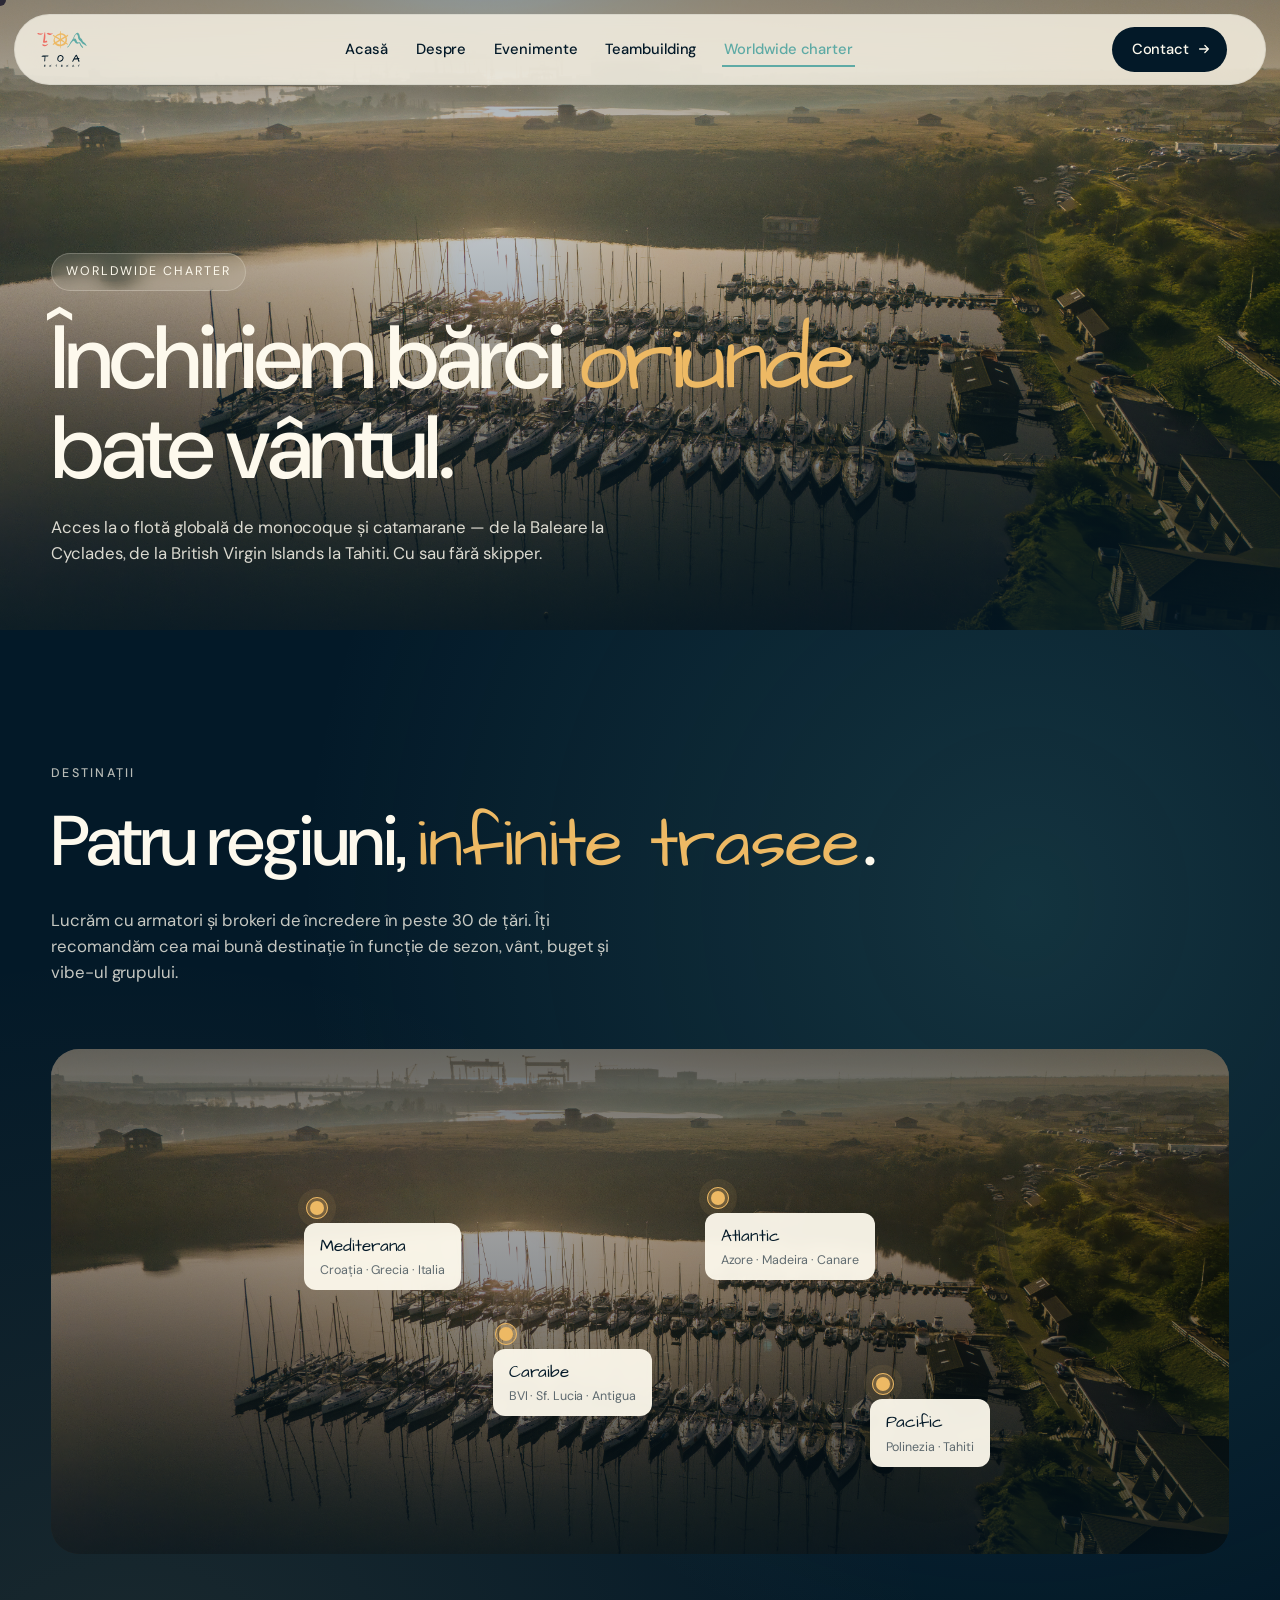
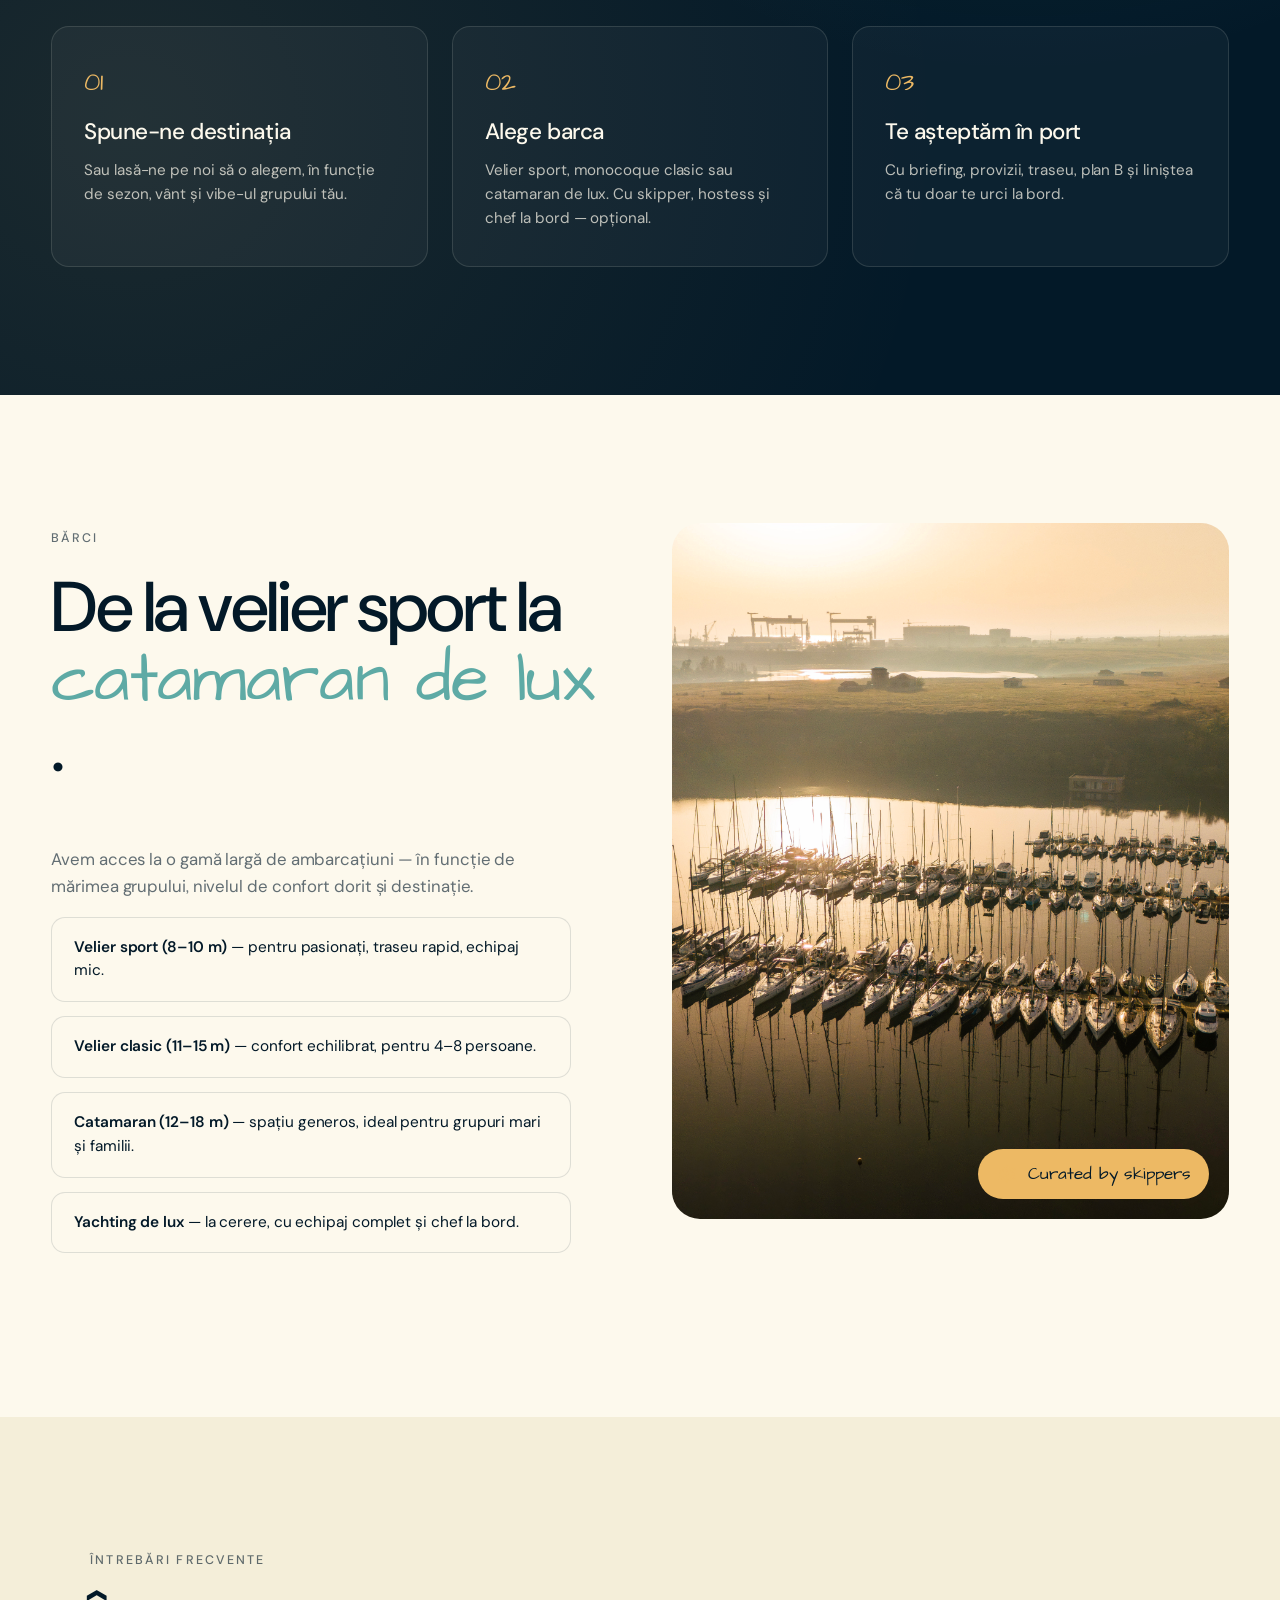
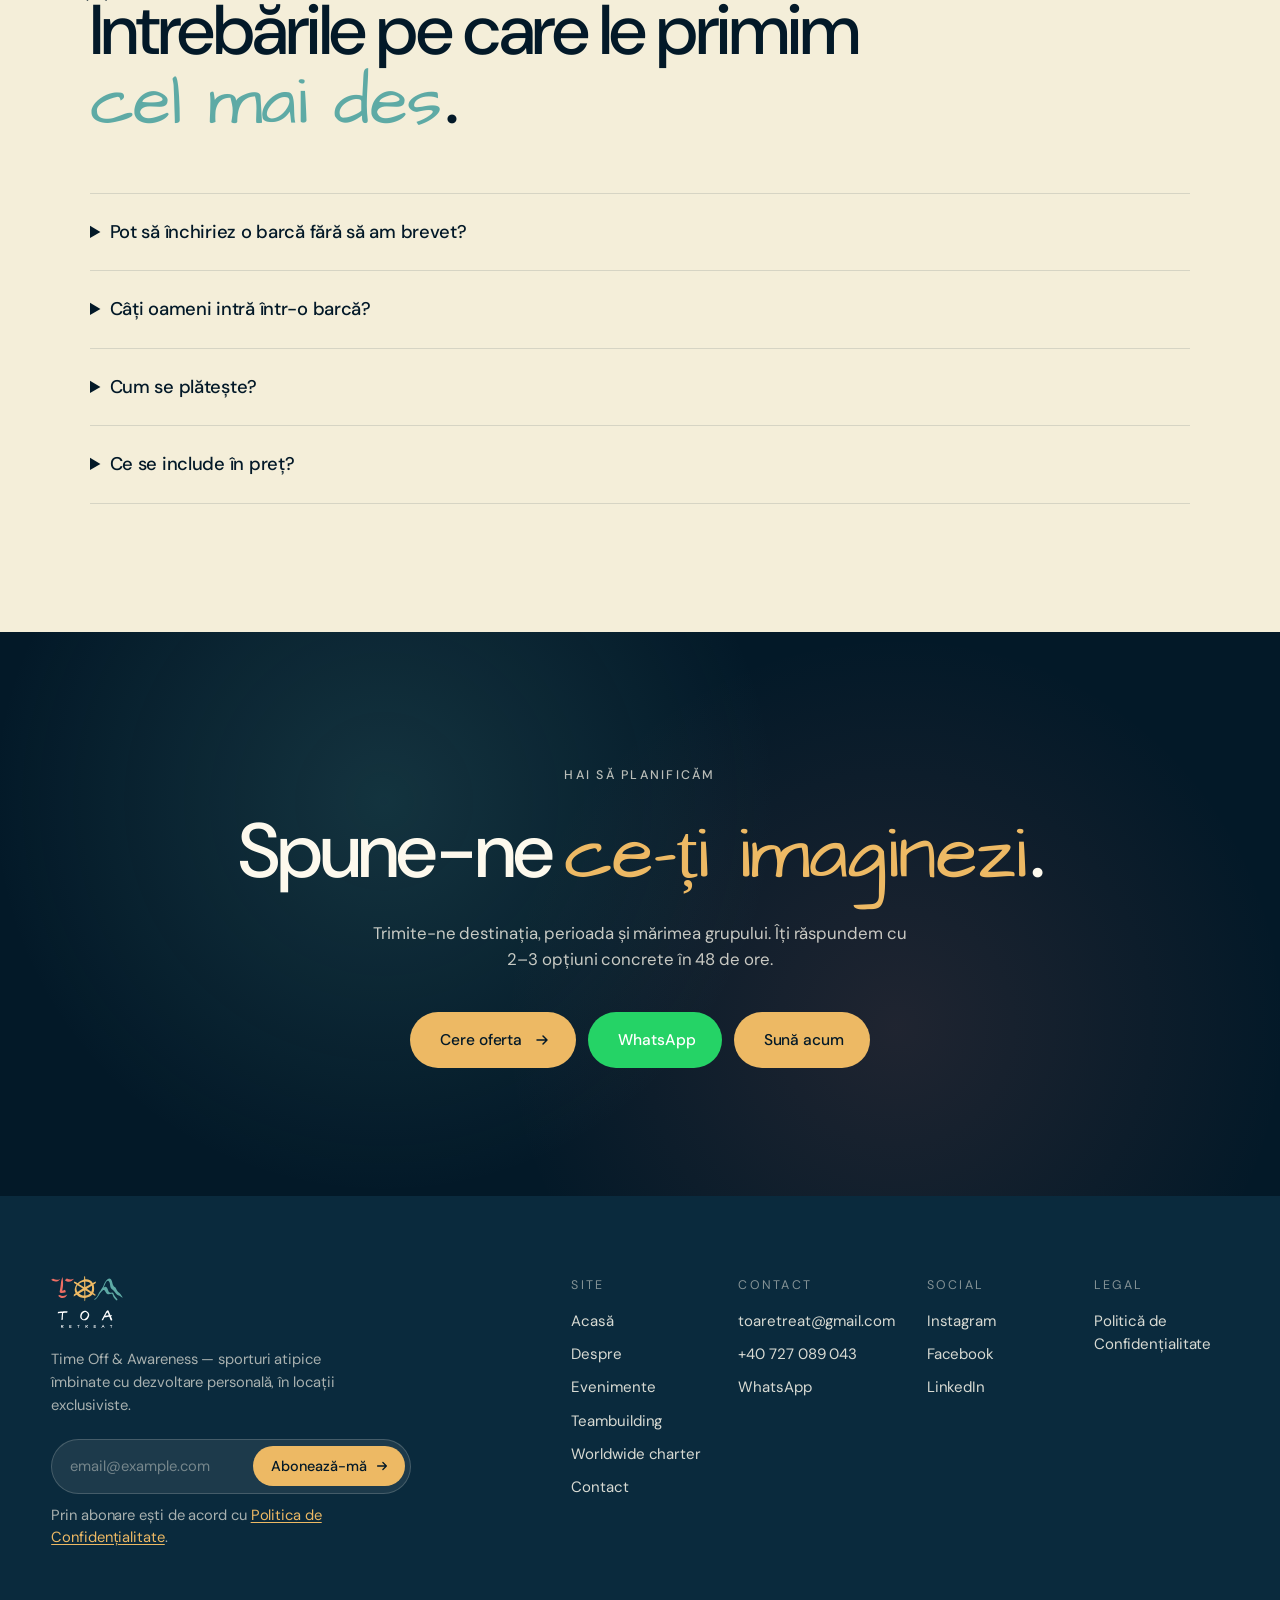
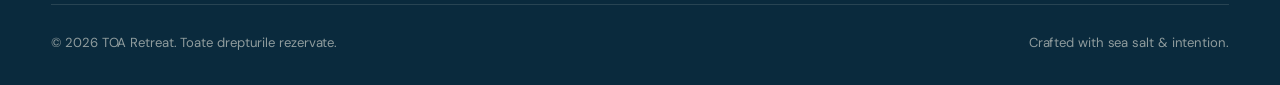
==== charter.html @ 8754b9e2 "change" ====
<!doctype html>
<html lang="ro">
<head>
  <meta charset="utf-8" />
  <meta name="viewport" content="width=device-width, initial-scale=1, viewport-fit=cover" />
  <meta name="theme-color" content="#031928" />
  <title>Worldwide charter — TOA Retreat</title>
  <meta name="description" content="Închiriem velieri și catamarane oriunde bate vântul: Mediterana, Caraibe, Pacific, Atlantic. Cu sau fără skipper, pentru grupuri private." />
  <link rel="icon" href="assets/logo/TOA_Logomark_Color_Pozitiv.svg" type="image/svg+xml" />
  <link rel="stylesheet" href="styles.css" />
</head>
<body data-page="charter">

  <div class="cursor" aria-hidden="true"></div>

  <div id="nav-mount"></div>

  <!-- Page hero -->
  <section class="page-hero">
    <div class="page-hero__media">
      <img src="images/aerial.jpg" alt="Vedere aeriană cu velieri" style="object-position: center 50%;" />
      <div class="page-hero__overlay"></div>
    </div>
    <div class="page-hero__inner">
      <span class="page-hero__badge">Worldwide charter</span>
      <h1 class="page-hero__title">Închiriem bărci <em>oriunde</em> bate vântul.</h1>
      <p class="page-hero__lede">
        Acces la o flotă globală de monocoque și catamarane — de la Baleare la Cyclades, de la British Virgin Islands la Tahiti. Cu sau fără skipper.
      </p>
    </div>
  </section>

  <!-- Map -->
  <section class="charter">
    <div class="charter__head">
      <span class="eyebrow eyebrow--light">Destinații</span>
      <h2 class="display">Patru regiuni, <em>infinite trasee</em>.</h2>
      <p>
        Lucrăm cu armatori și brokeri de încredere în peste 30 de țări. Îți recomandăm cea mai bună destinație în funcție de sezon, vânt, buget și vibe-ul grupului.
      </p>
    </div>

    <div class="charter__map">
      <div class="charter__pin charter__pin--1">
        <span class="charter__pin-dot"></span>
        <div class="charter__pin-card">
          <strong>Mediterana</strong>
          <span>Croația · Grecia · Italia</span>
        </div>
      </div>
      <div class="charter__pin charter__pin--2">
        <span class="charter__pin-dot"></span>
        <div class="charter__pin-card">
          <strong>Caraibe</strong>
          <span>BVI · Sf. Lucia · Antigua</span>
        </div>
      </div>
      <div class="charter__pin charter__pin--3">
        <span class="charter__pin-dot"></span>
        <div class="charter__pin-card">
          <strong>Pacific</strong>
          <span>Polinezia · Tahiti</span>
        </div>
      </div>
      <div class="charter__pin charter__pin--4">
        <span class="charter__pin-dot"></span>
        <div class="charter__pin-card">
          <strong>Atlantic</strong>
          <span>Azore · Madeira · Canare</span>
        </div>
      </div>
      <img src="images/aerial.jpg" alt="Vedere aeriană cu bărci pe mare" />
    </div>

    <div class="charter__grid">
      <div class="charter__item">
        <span>01</span>
        <h3>Spune-ne destinația</h3>
        <p>Sau lasă-ne pe noi să o alegem, în funcție de sezon, vânt și vibe-ul grupului tău.</p>
      </div>
      <div class="charter__item">
        <span>02</span>
        <h3>Alege barca</h3>
        <p>Velier sport, monocoque clasic sau catamaran de lux. Cu skipper, hostess și chef la bord — opțional.</p>
      </div>
      <div class="charter__item">
        <span>03</span>
        <h3>Te așteptăm în port</h3>
        <p>Cu briefing, provizii, traseu, plan B și liniștea că tu doar te urci la bord.</p>
      </div>
    </div>
  </section>

  <!-- Boat types -->
  <section class="about">
    <div class="about__grid">
      <div class="about__head">
        <span class="eyebrow">Bărci</span>
        <h2 class="display">De la velier sport la <em>catamaran de lux</em>.</h2>
      </div>
      <div class="about__copy">
        <p>
          Avem acces la o gamă largă de ambarcațiuni — în funcție de mărimea grupului, nivelul de confort dorit și destinație.
        </p>
        <ul class="bullets">
          <li><strong>Velier sport (8–10 m)</strong> — pentru pasionați, traseu rapid, echipaj mic.</li>
          <li><strong>Velier clasic (11–15 m)</strong> — confort echilibrat, pentru 4–8 persoane.</li>
          <li><strong>Catamaran (12–18 m)</strong> — spațiu generos, ideal pentru grupuri mari și familii.</li>
          <li><strong>Yachting de lux</strong> — la cerere, cu echipaj complet și chef la bord.</li>
        </ul>
      </div>
      <div class="about__visual">
        <img src="images/aerial.jpg" alt="Vedere aeriană cu velieri în port" />
        <div class="about__sticker">
          <img src="assets/icons/TOA_IconTimona_Galben.svg" alt="" />
          <span>Curated by skippers</span>
        </div>
      </div>
    </div>
  </section>

  <!-- FAQ -->
  <section style="background: var(--bej-2);">
    <div style="max-width: 1100px; margin: 0 auto;">
      <span class="eyebrow">Întrebări frecvente</span>
      <h2 class="display" style="margin: 24px 0 56px;">
        Întrebările pe care le primim <em>cel mai des</em>.
      </h2>

      <details style="border-top: 1px solid var(--line); padding: 24px 0;">
        <summary style="font-size: 1.15rem; font-weight: 500; cursor: pointer; letter-spacing: -0.015em;">Pot să închiriez o barcă fără să am brevet?</summary>
        <p style="margin-top: 14px; color: var(--ink-soft);">Da. Adăugăm un skipper certificat la bord, iar tu te bucuri pur și simplu de călătorie. În anumite destinații, brevetul ICC sau RYA poate fi necesar pentru charter „bareboat".</p>
      </details>

      <details style="border-top: 1px solid var(--line); padding: 24px 0;">
        <summary style="font-size: 1.15rem; font-weight: 500; cursor: pointer; letter-spacing: -0.015em;">Câți oameni intră într-o barcă?</summary>
        <p style="margin-top: 14px; color: var(--ink-soft);">În medie 4–10 persoane, în funcție de mărimea ambarcațiunii. Pentru grupuri mai mari, organizăm flotile cu mai multe bărci care navighează împreună.</p>
      </details>

      <details style="border-top: 1px solid var(--line); padding: 24px 0;">
        <summary style="font-size: 1.15rem; font-weight: 500; cursor: pointer; letter-spacing: -0.015em;">Cum se plătește?</summary>
        <p style="margin-top: 14px; color: var(--ink-soft);">De obicei, 50% la rezervare și 50% cu 30 de zile înainte de data de plecare. Pentru grupuri corporate avem termeni flexibili, agreați la contract.</p>
      </details>

      <details style="border-top: 1px solid var(--line); border-bottom: 1px solid var(--line); padding: 24px 0;">
        <summary style="font-size: 1.15rem; font-weight: 500; cursor: pointer; letter-spacing: -0.015em;">Ce se include în preț?</summary>
        <p style="margin-top: 14px; color: var(--ink-soft);">Variază pe destinație. În general: barca, asigurarea, dotările de bord. Skipperul, combustibilul, taxele de port și mâncarea sunt de obicei separate. Îți facem o ofertă transparentă, fără surprize.</p>
      </details>
    </div>
  </section>

  <!-- CTA -->
  <section class="cta-strip">
    <div class="cta-strip__inner">
      <span class="eyebrow eyebrow--light">Hai să planificăm</span>
      <h2 class="display">Spune-ne <em>ce-ți imaginezi</em>.</h2>
      <p>
        Trimite-ne destinația, perioada și mărimea grupului. Îți răspundem cu 2–3 opțiuni concrete în 48 de ore.
      </p>
      <div class="cta-strip__buttons">
        <a class="btn btn--primary" href="contact.html?subject=charter" style="background: var(--galben); color: var(--ink);">
          <span>Cere oferta</span>
          <svg viewBox="0 0 16 16"><path d="M3 8h10M9 4l4 4-4 4" stroke="currentColor" stroke-width="1.5" fill="none" stroke-linecap="round" stroke-linejoin="round"/></svg>
        </a>
        <a class="btn btn--whatsapp" href="https://wa.me/40727089043" target="_blank" rel="noopener">WhatsApp</a>
        <a class="btn btn--call" href="tel:+40727089043">Sună acum</a>
      </div>
    </div>
  </section>

  <div id="footer-mount"></div>

  <script src="script.js?v=2026-05-07" defer></script>
</body>
</html>
---- styles.css ----
/* ---------- Fonts ---------- */
@font-face {
  font-family: "DM Sans";
  src: url("assets/fonts/DMSans.ttf") format("truetype-variations");
  font-weight: 100 1000;
  font-style: normal;
  font-display: swap;
}
@font-face {
  font-family: "Architects Daughter";
  src: url("assets/fonts/ArchitectsDaughter.ttf") format("truetype");
  font-weight: 400;
  font-style: normal;
  font-display: swap;
}

/* ---------- Tokens ---------- */
:root {
  --turcoaz: #5eaaa5;
  --galben:  #edb964;
  --rosu:    #ed776e;
  --bleumarin: #031928;
  --bleumarin-2: #0a2a3d;
  --bej:     #fdf9ed;
  --bej-2:   #f4eed9;
  --ink:     #031928;
  --ink-soft: rgba(3, 25, 40, 0.62);
  --line:    rgba(3, 25, 40, 0.12);
  --line-light: rgba(253, 249, 237, 0.16);
  --whatsapp: #25D366;

  --display: "Architects Daughter", "Caveat", cursive;
  --sans:    "DM Sans", "Inter", system-ui, -apple-system, sans-serif;

  --radius:  18px;
  --radius-lg: 28px;
  --shadow-soft: 0 30px 60px -30px rgba(3, 25, 40, 0.25);
  --shadow-deep: 0 40px 80px -20px rgba(3, 25, 40, 0.45);

  --pad: clamp(20px, 4vw, 56px);
  --pad-y: clamp(80px, 10vw, 160px);

  --t-fast: 0.25s cubic-bezier(.2,.8,.2,1);
  --t-med: 0.5s cubic-bezier(.2,.8,.2,1);
  --t-slow: 0.9s cubic-bezier(.2,.8,.2,1);
}

/* ---------- Base ---------- */
* { box-sizing: border-box; margin: 0; padding: 0; }
html { scroll-behavior: smooth; -webkit-text-size-adjust: 100%; }
body {
  font-family: var(--sans);
  background: var(--bej);
  color: var(--ink);
  font-size: 17px;
  line-height: 1.55;
  font-feature-settings: "ss01", "cv11";
  letter-spacing: -0.005em;
  overflow-x: hidden;
  -webkit-font-smoothing: antialiased;
}
img { max-width: 100%; display: block; }
a { color: inherit; text-decoration: none; }
button { background: none; border: 0; font: inherit; cursor: pointer; color: inherit; }
ul { list-style: none; }
::selection { background: var(--turcoaz); color: var(--bej); }

/* ---------- Typography helpers ---------- */
.display {
  font-family: var(--sans);
  font-weight: 500;
  font-size: clamp(2.4rem, 5.5vw, 5.6rem);
  line-height: 0.98;
  letter-spacing: -0.035em;
  color: var(--ink);
}
.display em {
  font-family: var(--display);
  font-style: normal;
  font-weight: 400;
  letter-spacing: -0.01em;
  color: var(--turcoaz);
  display: inline-block;
  padding-right: 0.05em;
}
.eyebrow {
  font-family: var(--sans);
  font-size: 0.78rem;
  font-weight: 500;
  letter-spacing: 0.18em;
  text-transform: uppercase;
  color: var(--ink-soft);
  display: inline-flex;
  align-items: center;
  gap: 8px;
}
.eyebrow--light { color: rgba(253, 249, 237, 0.72); }
.hand {
  font-family: var(--display);
  font-weight: 400;
  letter-spacing: 0.005em;
}

/* ---------- Buttons ---------- */
.btn {
  display: inline-flex;
  align-items: center;
  gap: 12px;
  padding: 16px 26px 16px 30px;
  border-radius: 999px;
  font-weight: 500;
  font-size: 0.97rem;
  letter-spacing: -0.005em;
  transition: transform var(--t-fast), background var(--t-fast), color var(--t-fast), box-shadow var(--t-fast);
  position: relative;
  overflow: hidden;
  white-space: nowrap;
}
.btn svg { width: 16px; height: 16px; flex-shrink: 0; }
.btn:hover { transform: translateY(-2px); }

.btn--primary {
  background: var(--ink);
  color: var(--bej);
  box-shadow: var(--shadow-soft);
}
.btn--primary:hover { background: var(--turcoaz); color: var(--bej); }

.btn--ghost {
  background: transparent;
  color: var(--bej);
  border: 1px solid rgba(253, 249, 237, 0.35);
  backdrop-filter: blur(8px);
}
.btn--ghost:hover {
  background: var(--bej);
  color: var(--ink);
  border-color: var(--bej);
}

.btn--dark {
  background: var(--ink);
  color: var(--bej);
}
.btn--dark:hover { background: var(--rosu); }

.btn--outline {
  background: transparent;
  color: var(--ink);
  border: 1px solid var(--ink);
}
.btn--outline:hover { background: var(--ink); color: var(--bej); }

.btn--whatsapp {
  background: var(--whatsapp);
  color: white;
}
.btn--whatsapp:hover { background: #1ebd5b; color: white; }

.btn--call {
  background: var(--galben);
  color: var(--ink);
}
.btn--call:hover { background: var(--rosu); color: var(--bej); }

.btn--lg { padding: 18px 32px 18px 36px; font-size: 1.02rem; }

/* ---------- Navigation ---------- */
.nav {
  position: fixed;
  top: 14px; left: 50%;
  transform: translateX(-50%);
  width: calc(100% - 28px);
  max-width: 1320px;
  z-index: 100;
  display: grid;
  grid-template-columns: auto 1fr auto auto;
  gap: 24px;
  align-items: center;
  padding: 12px 14px 12px 22px;
  border-radius: 999px;
  background: rgba(253, 249, 237, 0.78);
  backdrop-filter: blur(20px) saturate(140%);
  -webkit-backdrop-filter: blur(20px) saturate(140%);
  border: 1px solid rgba(3, 25, 40, 0.06);
  transition: background var(--t-fast), border-color var(--t-fast);
}
.nav.is-scrolled {
  background: rgba(253, 249, 237, 0.92);
  border-color: rgba(3, 25, 40, 0.1);
}
.nav__logo img { height: 36px; width: auto; }
.nav__menu {
  display: flex;
  gap: 24px;
  justify-self: center;
  font-size: 0.92rem;
  font-weight: 500;
}
.nav__menu a {
  position: relative;
  padding: 4px 2px;
  transition: color var(--t-fast);
  white-space: nowrap;
}
.nav__menu a::after {
  content: "";
  position: absolute;
  left: 0; bottom: -2px;
  width: 0; height: 1.5px;
  background: var(--turcoaz);
  transition: width var(--t-fast);
}
.nav__menu a:hover,
.nav__menu a.is-active { color: var(--turcoaz); }
.nav__menu a:hover::after,
.nav__menu a.is-active::after { width: 100%; }

.nav__cta {
  display: inline-flex;
  align-items: center;
  gap: 8px;
  padding: 11px 16px 11px 20px;
  border-radius: 999px;
  background: var(--ink);
  color: var(--bej);
  font-size: 0.92rem;
  font-weight: 500;
  transition: background var(--t-fast), transform var(--t-fast);
}
.nav__cta svg { width: 14px; height: 14px; }
.nav__cta:hover { background: var(--turcoaz); transform: translateY(-1px); }

.nav__burger {
  display: none;
  width: 44px; height: 44px;
  border-radius: 999px;
  background: var(--ink);
  position: relative;
}
.nav__burger span {
  position: absolute;
  left: 12px;
  width: 20px; height: 1.5px;
  background: var(--bej);
  transition: transform var(--t-fast), top var(--t-fast);
}
.nav__burger span:nth-child(1) { top: 18px; }
.nav__burger span:nth-child(2) { top: 24px; }
.nav__burger[aria-expanded="true"] span:nth-child(1) { top: 21px; transform: rotate(45deg); }
.nav__burger[aria-expanded="true"] span:nth-child(2) { top: 21px; transform: rotate(-45deg); }

.mobile-menu {
  position: fixed;
  inset: 0;
  background: var(--ink);
  color: var(--bej);
  z-index: 90;
  display: flex;
  flex-direction: column;
  align-items: center;
  justify-content: center;
  gap: 28px;
  font-size: 1.6rem;
  font-weight: 500;
  opacity: 0;
  pointer-events: none;
  transition: opacity var(--t-med);
  padding: 0 32px;
}
.mobile-menu.is-open { opacity: 1; pointer-events: auto; }
.mobile-menu a { transition: color var(--t-fast); }
.mobile-menu a:hover,
.mobile-menu a.is-active { color: var(--turcoaz); }
.mobile-menu__cta {
  margin-top: 12px;
  padding: 14px 32px;
  border-radius: 999px;
  background: var(--turcoaz);
  font-size: 1rem;
}

/* ---------- Hero (landing — video) ---------- */
.hero {
  position: relative;
  min-height: 100vh;
  min-height: 100svh;
  display: flex;
  flex-direction: column;
  justify-content: flex-end;
  padding: 120px var(--pad) 0;
  color: var(--bej);
  overflow: hidden;
}
.hero__media {
  position: absolute; inset: 0;
  z-index: -1;
  background: var(--bej);
}
.hero__media video,
.hero__media img {
  width: 100%; height: 100%;
  object-fit: cover;
  object-position: center;
}
.hero__media video {
  transform: scale(1.02);
}
.hero__overlay {
  position: absolute; inset: 0;
  background:
    linear-gradient(180deg, rgba(3, 25, 40, 0.45) 0%, rgba(3, 25, 40, 0.15) 30%, rgba(3, 25, 40, 0.85) 95%),
    radial-gradient(ellipse at 30% 20%, rgba(94, 170, 165, 0.18) 0%, transparent 50%);
}

.hero__content {
  position: relative;
  z-index: 2;
  max-width: 1320px;
  width: 100%;
  margin: 0 auto;
  padding-bottom: 90px;
}

.hero__badge {
  display: inline-flex;
  align-items: center;
  gap: 10px;
  padding: 8px 14px 8px 12px;
  border-radius: 999px;
  background: rgba(253, 249, 237, 0.1);
  border: 1px solid rgba(253, 249, 237, 0.2);
  backdrop-filter: blur(10px);
  font-size: 0.82rem;
  font-weight: 500;
  letter-spacing: 0.02em;
  margin-bottom: 32px;
  animation: fadeUp 0.9s var(--t-slow) both;
  animation-delay: 0.3s;
}
.hero__badge .dot {
  width: 8px; height: 8px;
  border-radius: 999px;
  background: var(--galben);
  box-shadow: 0 0 0 4px rgba(237, 185, 100, 0.2);
  animation: pulse 2s infinite;
}
@keyframes pulse {
  0%, 100% { box-shadow: 0 0 0 4px rgba(237, 185, 100, 0.2); }
  50% { box-shadow: 0 0 0 7px rgba(237, 185, 100, 0); }
}

.hero__title {
  font-family: var(--sans);
  font-weight: 500;
  font-size: clamp(3rem, 9vw, 9rem);
  line-height: 0.92;
  letter-spacing: -0.045em;
  margin-bottom: 36px;
  display: flex;
  flex-direction: column;
  gap: 0;
}
.hero__title .line {
  display: block;
  overflow: hidden;
}
.hero__title .line:nth-child(1) { animation: lineUp 1s var(--t-slow) both; animation-delay: 0.45s; }
.hero__title .line:nth-child(2) { animation: lineUp 1s var(--t-slow) both; animation-delay: 0.6s; padding-left: 1.2em; }
.hero__title .line:nth-child(3) { animation: lineUp 1s var(--t-slow) both; animation-delay: 0.75s; }
.hero__title .line:nth-child(4) { animation: lineUp 1s var(--t-slow) both; animation-delay: 0.9s; padding-left: 0.8em; }

.hero__title em {
  font-family: var(--display);
  font-style: normal;
  font-weight: 400;
  color: var(--galben);
  display: inline-block;
}
.hero__title .accent {
  color: var(--turcoaz);
  font-family: var(--display);
  font-weight: 400;
  letter-spacing: -0.02em;
}

@keyframes lineUp {
  from { transform: translateY(110%); opacity: 0; }
  to   { transform: translateY(0); opacity: 1; }
}

.hero__lede {
  max-width: 540px;
  font-size: clamp(1rem, 1.3vw, 1.18rem);
  line-height: 1.6;
  color: rgba(253, 249, 237, 0.88);
  margin-bottom: 36px;
  animation: fadeUp 1s var(--t-slow) both;
  animation-delay: 1s;
}
.hero__lede .hand {
  color: var(--galben);
  font-size: 1.15em;
}

.hero__cta {
  display: flex;
  flex-wrap: wrap;
  gap: 12px;
  margin-bottom: 72px;
  animation: fadeUp 1s var(--t-slow) both;
  animation-delay: 1.15s;
}
.hero__cta .btn--primary {
  background: var(--bej);
  color: var(--ink);
}
.hero__cta .btn--primary:hover {
  background: var(--galben);
  color: var(--ink);
}

.hero__meta {
  display: flex;
  gap: clamp(28px, 5vw, 64px);
  padding-top: 28px;
  border-top: 1px solid rgba(253, 249, 237, 0.18);
  animation: fadeUp 1s var(--t-slow) both;
  animation-delay: 1.3s;
}
.hero__meta div {
  display: flex;
  flex-direction: column;
  gap: 4px;
}
.hero__meta strong {
  font-family: var(--display);
  font-weight: 400;
  font-size: clamp(2rem, 3.5vw, 3rem);
  color: var(--turcoaz);
  line-height: 1;
}
.hero__meta span {
  font-size: 0.85rem;
  color: rgba(253, 249, 237, 0.7);
  letter-spacing: 0.02em;
}

.hero__scroll {
  position: absolute;
  right: var(--pad);
  bottom: 90px;
  display: flex;
  flex-direction: column;
  align-items: center;
  gap: 12px;
  font-size: 0.72rem;
  letter-spacing: 0.3em;
  text-transform: uppercase;
  color: rgba(253, 249, 237, 0.55);
  z-index: 2;
}
.hero__scroll-line {
  width: 1px;
  height: 60px;
  background: linear-gradient(180deg, transparent, rgba(253, 249, 237, 0.55), transparent);
  background-size: 100% 200%;
  animation: scrollLine 2.4s ease-in-out infinite;
}
@keyframes scrollLine {
  0% { background-position: 0 -100%; }
  100% { background-position: 0 200%; }
}

@keyframes fadeUp {
  from { transform: translateY(20px); opacity: 0; }
  to   { transform: translateY(0); opacity: 1; }
}

/* Marquee */
.marquee {
  position: relative;
  z-index: 2;
  margin: 0 calc(-1 * var(--pad));
  padding: 18px 0;
  border-top: 1px solid rgba(253, 249, 237, 0.18);
  border-bottom: 1px solid rgba(253, 249, 237, 0.18);
  overflow: hidden;
  background: rgba(3, 25, 40, 0.4);
  backdrop-filter: blur(6px);
}
.marquee__track {
  display: inline-flex;
  align-items: center;
  gap: 32px;
  white-space: nowrap;
  font-family: var(--display);
  font-size: 1.6rem;
  color: var(--bej);
  animation: marquee 28s linear infinite;
  padding-right: 32px;
}
.marquee__track .bullet { color: var(--galben); font-family: var(--sans); font-size: 0.6em; }
@keyframes marquee {
  to { transform: translateX(-50%); }
}

/* ---------- Page Hero (inner pages) ---------- */
.page-hero {
  position: relative;
  min-height: 70vh;
  min-height: 70svh;
  display: flex;
  align-items: flex-end;
  padding: 160px var(--pad) 64px;
  color: var(--bej);
  overflow: hidden;
}
.page-hero__media { position: absolute; inset: 0; z-index: -1; }
.page-hero__media img,
.page-hero__media video {
  width: 100%; height: 100%;
  object-fit: cover;
  object-position: center 35%;
}
.page-hero__overlay {
  position: absolute; inset: 0;
  background:
    linear-gradient(180deg, rgba(3, 25, 40, 0.45) 0%, rgba(3, 25, 40, 0.2) 30%, rgba(3, 25, 40, 0.78) 100%);
}
.page-hero__inner {
  position: relative;
  z-index: 2;
  max-width: 1320px;
  width: 100%;
  margin: 0 auto;
}
.page-hero__badge {
  display: inline-flex;
  align-items: center;
  gap: 8px;
  padding: 8px 14px;
  border-radius: 999px;
  background: rgba(253, 249, 237, 0.12);
  border: 1px solid rgba(253, 249, 237, 0.22);
  backdrop-filter: blur(10px);
  font-size: 0.78rem;
  letter-spacing: 0.16em;
  text-transform: uppercase;
  margin-bottom: 24px;
}
.page-hero__title {
  font-family: var(--sans);
  font-weight: 500;
  font-size: clamp(2.6rem, 7vw, 6.5rem);
  line-height: 0.95;
  letter-spacing: -0.04em;
  max-width: 14ch;
  margin-bottom: 24px;
}
.page-hero__title em {
  font-family: var(--display);
  font-style: normal;
  font-weight: 400;
  color: var(--galben);
}
.page-hero__title em.t { color: var(--turcoaz); }
.page-hero__lede {
  max-width: 580px;
  color: rgba(253, 249, 237, 0.85);
  font-size: 1.05rem;
}
.cta-strip__tagline {
  margin: clamp(40px, 6vw, 72px) auto 0;
  font-family: var(--display);
  font-weight: 400;
  font-size: clamp(2.6rem, 6vw, 5rem);
  line-height: 1;
  color: var(--bej);
  letter-spacing: -0.005em;
}
.cta-strip__tagline em {
  font-style: normal;
  color: var(--rosu);
}

/* ---------- Sections shared ---------- */
section { padding: var(--pad-y) var(--pad); position: relative; }
.section__inner { max-width: 1320px; margin: 0 auto; }

/* ---------- Landing: Pillar cards ---------- */
.pillars { background: var(--bej); }
.pillars__head {
  max-width: 1320px;
  margin: 0 auto 56px;
}
.pillars__head .eyebrow { margin-bottom: 24px; display: inline-flex; }
.pillars__grid {
  max-width: 1320px;
  margin: 0 auto;
  display: grid;
  grid-template-columns: repeat(3, 1fr);
  gap: 18px;
}
.pillar {
  position: relative;
  display: flex;
  flex-direction: column;
  padding: 32px;
  border-radius: var(--radius-lg);
  min-height: 360px;
  overflow: hidden;
  text-decoration: none;
  transition: transform var(--t-med);
}
.pillar:hover { transform: translateY(-6px); }
.pillar--event { background: var(--turcoaz); color: var(--bej); }
.pillar--tb { background: var(--ink); color: var(--bej); }
.pillar--charter { background: var(--galben); color: var(--ink); }
.pillar__num {
  font-family: var(--display);
  font-size: clamp(2.6rem, 4.2vw, 3.6rem);
  font-weight: 400;
  line-height: 1;
  margin-bottom: auto;
  opacity: 0.85;
  letter-spacing: -0.02em;
}
.pillar h3 {
  font-family: var(--sans);
  font-weight: 500;
  font-size: clamp(1.6rem, 2.6vw, 2.2rem);
  letter-spacing: -0.025em;
  line-height: 1.05;
  margin-bottom: 14px;
}
.pillar p { font-size: 0.97rem; opacity: 0.88; margin-bottom: 24px; max-width: 32ch; }
.pillar__more {
  display: inline-flex;
  align-items: center;
  gap: 8px;
  font-weight: 500;
  font-size: 0.92rem;
  margin-top: auto;
  align-self: flex-start;
}
.pillar__more svg { width: 14px; height: 14px; transition: transform var(--t-fast); }
.pillar:hover .pillar__more svg { transform: translateX(4px); }
.pillar__art {
  position: absolute;
  right: -30px; top: -30px;
  width: 200px; height: 200px;
  opacity: 0.13;
  pointer-events: none;
}
.pillar--tb .pillar__art { filter: invert(1); opacity: 0.18; }

/* ---------- About / generic two-column ---------- */
.about, .about-section {
  background: var(--bej);
}
.about__grid {
  max-width: 1320px;
  margin: 0 auto;
  display: grid;
  grid-template-columns: 1fr 1fr;
  grid-template-areas:
    "head visual"
    "copy visual";
  gap: clamp(40px, 5vw, 80px);
  align-items: start;
}
.about__head { grid-area: head; }
.about__head .eyebrow { margin-bottom: 24px; }
.about__copy { grid-area: copy; max-width: 520px; }
.about__copy p { margin-bottom: 18px; color: var(--ink-soft); font-size: 1.05rem; }
.about__copy p strong { color: var(--ink); font-weight: 600; }

.chips { display: flex; flex-wrap: wrap; gap: 8px; margin-top: 26px; }
.chip {
  padding: 8px 14px;
  border-radius: 999px;
  background: var(--bej-2);
  font-size: 0.82rem;
  font-weight: 500;
  color: var(--ink);
  border: 1px solid rgba(3, 25, 40, 0.08);
  transition: all var(--t-fast);
}
.chip:hover { background: var(--galben); transform: translateY(-2px); }
.chip:nth-child(2):hover { background: var(--turcoaz); color: var(--bej); }
.chip:nth-child(3):hover { background: var(--rosu); color: var(--bej); }

.about__visual {
  grid-area: visual;
  position: relative;
  border-radius: var(--radius-lg);
  overflow: hidden;
  aspect-ratio: 4/5;
}
.about__visual img {
  width: 100%; height: 100%;
  object-fit: cover;
  object-position: center 40%;
  transition: transform 1.2s ease;
}
.about__visual:hover img { transform: scale(1.04); }
.about__sticker {
  position: absolute;
  bottom: 20px; right: 20px;
  display: inline-flex;
  align-items: center;
  gap: 10px;
  padding: 12px 18px;
  border-radius: 999px;
  background: var(--galben);
  font-family: var(--display);
  font-size: 1.05rem;
  color: var(--ink);
  max-width: calc(100% - 40px);
}
.about__sticker img { width: 22px; height: 22px; flex-shrink: 0; }

/* ---------- Event teaser (landing) + Event page ---------- */
.event {
  background: var(--bej);
  border-top: 1px solid var(--line);
}
.event__head {
  max-width: 1320px;
  margin: 0 auto 64px;
  display: grid;
  grid-template-columns: 1fr 1.4fr;
  gap: 60px;
  align-items: end;
}
.event__head .eyebrow { margin-bottom: 22px; display: inline-block; }
.event__head .display em { color: var(--rosu); }
.event__lede {
  font-size: 1.05rem;
  color: var(--ink-soft);
  max-width: 520px;
  justify-self: end;
}
.event__date {
  font-family: var(--display);
  font-size: clamp(2rem, 3.5vw, 2.8rem);
  color: var(--rosu);
  display: block;
  margin-top: 14px;
  line-height: 1;
}

.event__grid {
  max-width: 1320px;
  margin: 0 auto;
  display: grid;
  grid-template-columns: repeat(3, 1fr);
  gap: 18px;
}
.event__card {
  position: relative;
  padding: 36px 32px;
  border-radius: var(--radius-lg);
  background: var(--bej-2);
  display: flex;
  flex-direction: column;
  gap: 24px;
  min-height: 480px;
  overflow: hidden;
  transition: transform var(--t-med), box-shadow var(--t-med);
}
.event__card:hover {
  transform: translateY(-6px);
  box-shadow: var(--shadow-soft);
}
.event__card--day1 { background: var(--turcoaz); color: var(--bej); }
.event__card--day2 { background: var(--ink); color: var(--bej); }
.event__card--day3 { background: var(--galben); color: var(--ink); }

.event__day {
  font-family: var(--display);
  font-size: 1.05rem;
  display: inline-block;
  padding-bottom: 4px;
  border-bottom: 1px solid currentColor;
  opacity: 0.85;
}
.event__card h3 {
  font-family: var(--sans);
  font-weight: 500;
  font-size: clamp(1.6rem, 2.4vw, 2.1rem);
  letter-spacing: -0.02em;
  line-height: 1.05;
  margin-top: 8px;
}
.event__card p { font-size: 0.97rem; line-height: 1.55; opacity: 0.92; }
.event__card .ticks { display: flex; flex-direction: column; gap: 10px; margin-top: auto; }
.event__card .ticks li {
  position: relative;
  padding-left: 22px;
  font-size: 0.92rem;
  font-weight: 500;
}
.event__card .ticks li::before {
  content: "→";
  position: absolute;
  left: 0; top: 0;
  font-family: var(--display);
  font-size: 1.1em;
}
.event__card-art {
  position: absolute;
  right: -30px; top: -30px;
  width: 180px; height: 180px;
  opacity: 0.13;
  pointer-events: none;
}
.event__card--day2 .event__card-art { filter: invert(1); opacity: 0.18; }

/* Day-by-day program (event page) */
.event__days {
  max-width: 1320px;
  margin: 0 auto;
}
.event-row {
  display: grid;
  grid-template-columns: minmax(180px, 0.9fr) 1.1fr 1.4fr;
  gap: clamp(28px, 5vw, 80px);
  padding: clamp(40px, 6vw, 72px) 0;
  border-top: 1px solid var(--line);
  align-items: start;
}
.event-row:last-child { border-bottom: 1px solid var(--line); }

.event-row__num {
  font-family: var(--display);
  font-weight: 400;
  font-size: clamp(6rem, 12vw, 12rem);
  line-height: 0.85;
  color: var(--turcoaz);
}

.event-row__when {
  font-size: 0.78rem;
  letter-spacing: 0.22em;
  text-transform: uppercase;
  color: var(--ink-soft);
  display: block;
  margin-bottom: 18px;
}
.event-row__title h3 {
  font-family: var(--display);
  font-weight: 400;
  font-size: clamp(2.2rem, 4vw, 3.6rem);
  line-height: 1.05;
  color: var(--ink);
  letter-spacing: -0.005em;
}
.event-row__sub {
  font-family: var(--display);
  color: var(--turcoaz);
  font-size: clamp(1.1rem, 1.4vw, 1.4rem);
  display: block;
  margin-top: 18px;
}
.event-row--day2 .event-row__sub { color: var(--ink); }
.event-row--day3 .event-row__sub { color: var(--galben); }

.event-row__body p {
  font-size: 1.05rem;
  line-height: 1.55;
  color: var(--ink);
  margin-bottom: 28px;
}
.event-row__list {
  list-style: none;
  border-top: 1px solid var(--line);
  margin: 0;
  padding: 0;
}
.event-row__list li {
  padding: 16px 0;
  border-bottom: 1px solid var(--line);
  display: flex;
  flex-direction: column;
  gap: 4px;
}
.event-row__item-title {
  font-weight: 500;
  font-size: 1rem;
  color: var(--ink);
}
.event-row__item-sub {
  font-size: 0.92rem;
  color: var(--ink-soft);
}

.event__cta {
  max-width: 1320px;
  margin: 56px auto 0;
  padding: 36px 40px;
  background: var(--ink);
  color: var(--bej);
  border-radius: var(--radius-lg);
  display: flex;
  align-items: center;
  justify-content: space-between;
  gap: 32px;
  flex-wrap: wrap;
}
.event__cta p { color: rgba(253, 249, 237, 0.82); margin-top: 6px; max-width: 460px; }
.event__cta .btn--primary { background: var(--galben); color: var(--ink); }
.event__cta .btn--primary:hover { background: var(--bej); color: var(--ink); }

/* ---------- What's included (event page) ---------- */
.included { background: var(--bej); }

.included__head {
  max-width: 1320px;
  margin: 0 auto clamp(56px, 7vw, 96px);
  display: grid;
  grid-template-columns: 1fr 1.8fr;
  gap: clamp(32px, 5vw, 80px);
  align-items: end;
}
.included__eyebrow {
  color: var(--turcoaz);
  letter-spacing: 0.18em;
  align-self: end;
  margin-bottom: 10px;
}
.included__visual {
  position: relative;
  border-radius: var(--radius-lg);
  overflow: hidden;
  aspect-ratio: 16 / 6;
}
.included__visual img {
  width: 100%; height: 100%;
  object-fit: cover;
  object-position: center 45%;
}
.included__sticker {
  position: absolute;
  left: 24px; bottom: 24px;
  display: inline-flex;
  align-items: center;
  gap: 10px;
  padding: 10px 16px;
  border-radius: 999px;
  background: var(--galben);
  font-family: var(--display);
  font-size: 1rem;
  color: var(--ink);
}
.included__sticker img { width: 20px; height: 20px; flex-shrink: 0; }

.included__grid {
  max-width: 1320px;
  margin: 0 auto;
  display: grid;
  grid-template-columns: repeat(3, 1fr);
  border-top: 1px solid var(--line);
  border-bottom: 1px solid var(--line);
}
.included__item {
  padding: clamp(28px, 3.5vw, 48px) clamp(20px, 2.5vw, 40px);
  border-right: 1px solid var(--line);
  display: flex;
  flex-direction: column;
  gap: 14px;
}
.included__item:nth-child(3n) { border-right: none; }
.included__item { border-bottom: 1px solid var(--line); }
.included__item:nth-last-child(-n+3) { border-bottom: none; }

.included__num {
  font-family: var(--display);
  font-size: 1rem;
  letter-spacing: 0.08em;
  color: var(--turcoaz);
}
.included__item h3 {
  font-family: var(--display);
  font-weight: 400;
  font-size: clamp(1.5rem, 2vw, 1.95rem);
  line-height: 1.05;
  color: var(--ink);
}
.included__item p {
  font-size: 0.95rem;
  line-height: 1.55;
  color: var(--ink-soft);
}

/* ---------- Legal pages (GDPR / Terms) ---------- */
.legal-hero {
  background: var(--bej-2);
  border-bottom: 1px solid var(--line);
  padding: 160px var(--pad) clamp(64px, 8vw, 96px);
}
.legal-hero__inner {
  max-width: 880px;
  margin: 0 auto;
  text-align: center;
}
.legal-hero .eyebrow {
  color: var(--turcoaz);
  margin-bottom: 18px;
}
.legal-hero .display {
  font-size: clamp(2.4rem, 6vw, 4.6rem);
  margin-bottom: 18px;
}
.legal-hero .display em { color: var(--turcoaz); }
.legal-hero__sub {
  font-family: var(--display);
  color: var(--ink-soft);
  font-size: clamp(1.05rem, 1.4vw, 1.3rem);
}

.legal {
  background: var(--bej);
}
.legal__inner {
  max-width: 820px;
  margin: 0 auto;
  padding: 0 var(--pad);
}
.legal__section {
  padding: clamp(36px, 5vw, 56px) 0;
  border-bottom: 1px solid var(--line);
}
.legal__section:last-child { border-bottom: none; }
.legal__num {
  font-family: var(--display);
  font-size: 1rem;
  letter-spacing: 0.08em;
  color: var(--turcoaz);
  display: block;
  margin-bottom: 10px;
}
.legal__section h2 {
  font-family: var(--display);
  font-weight: 400;
  font-size: clamp(1.8rem, 3vw, 2.4rem);
  line-height: 1.1;
  color: var(--ink);
  margin-bottom: 22px;
  letter-spacing: -0.005em;
}
.legal__section p {
  font-size: 1rem;
  line-height: 1.7;
  color: var(--ink);
  margin-bottom: 14px;
}
.legal__section p:last-child { margin-bottom: 0; }
.legal__section a {
  color: var(--turcoaz);
  text-decoration: underline;
  text-underline-offset: 3px;
  transition: color var(--t-fast);
}
.legal__section a:hover { color: var(--ink); }
.legal__section strong { font-weight: 500; color: var(--ink); }

.legal__note {
  font-size: 0.9rem;
  color: var(--ink-soft);
  margin-top: 14px !important;
}
.legal__note--italic { font-style: italic; }

.legal__list {
  list-style: none;
  margin: 12px 0 16px;
  padding: 0;
  border-top: 1px solid var(--line);
}
.legal__list li {
  position: relative;
  padding: 14px 0 14px 28px;
  border-bottom: 1px solid var(--line);
  font-size: 0.97rem;
  line-height: 1.55;
  color: var(--ink);
}
.legal__list li::before {
  content: "→";
  position: absolute;
  left: 0; top: 14px;
  font-family: var(--display);
  color: var(--turcoaz);
}

.legal__card {
  background: var(--bej-2);
  border-radius: var(--radius);
  padding: 22px 26px;
  margin-top: 16px;
}
.legal__card p {
  font-size: 0.95rem;
  line-height: 1.6;
  margin-bottom: 6px;
}

.legal__pill {
  background: var(--bej-2);
  border-left: 3px solid var(--turcoaz);
  border-radius: 0 var(--radius) var(--radius) 0;
  padding: 16px 22px;
  margin-top: 12px;
}
.legal__pill strong {
  display: block;
  margin-bottom: 4px;
  font-family: var(--sans);
  font-weight: 500;
  color: var(--ink);
}
.legal__pill span {
  font-size: 0.95rem;
  color: var(--ink-soft);
}

.legal__table {
  margin-top: 16px;
  border: 1px solid var(--line);
  border-radius: var(--radius);
  overflow: hidden;
}
.legal__tr {
  display: grid;
  grid-template-columns: 1.2fr 1fr;
  gap: 16px;
  padding: 14px 22px;
  border-bottom: 1px solid var(--line);
  font-size: 0.95rem;
}
.legal__tr:last-child { border-bottom: none; }
.legal__tr--head {
  background: var(--bej-2);
  font-weight: 500;
  color: var(--ink);
  font-size: 0.78rem;
  letter-spacing: 0.18em;
  text-transform: uppercase;
}

.legal__rights {
  display: grid;
  grid-template-columns: 1fr 1fr;
  gap: 12px;
  margin-top: 16px;
}
.legal__right {
  background: var(--bej-2);
  border-radius: var(--radius);
  padding: 18px 22px;
}
.legal__right strong {
  display: block;
  font-family: var(--display);
  font-weight: 400;
  font-size: 1.15rem;
  color: var(--ink);
  margin-bottom: 6px;
}
.legal__right span {
  font-size: 0.92rem;
  color: var(--ink-soft);
  line-height: 1.5;
}

.legal__callout {
  background: var(--ink);
  color: var(--bej);
  border-radius: var(--radius-lg);
  padding: 32px 36px;
  margin-top: 16px;
}
.legal__callout p { color: rgba(253, 249, 237, 0.78); }
.legal__email {
  display: inline-block;
  font-family: var(--display);
  font-size: clamp(1.4rem, 2.4vw, 1.9rem);
  color: var(--galben) !important;
  text-decoration: none !important;
  margin-bottom: 12px;
}
.legal__email:hover { color: var(--bej) !important; }
.legal__callout-note {
  font-size: 0.9rem;
  border-top: 1px solid rgba(253, 249, 237, 0.15);
  padding-top: 14px;
  margin-top: 14px !important;
}
.legal__callout-note strong { color: var(--bej); }

@media (max-width: 600px) {
  .legal__rights { grid-template-columns: 1fr; }
  .legal__tr { grid-template-columns: 1fr; gap: 4px; }
  .legal__tr--head { font-size: 0.7rem; }
  .legal__callout { padding: 24px; }
}

/* ---------- Newsletter ---------- */
.newsletter {
  background: var(--bej-2);
  border-top: 1px solid var(--line);
}
.newsletter__inner {
  max-width: 1180px;
  margin: 0 auto;
  display: grid;
  grid-template-columns: 1fr 1.05fr;
  gap: clamp(40px, 6vw, 96px);
  align-items: center;
}
.newsletter__head .eyebrow { display: inline-block; margin-bottom: 18px; color: var(--turcoaz); }
.newsletter__head .display {
  font-size: clamp(2rem, 4.2vw, 3.4rem);
  margin-bottom: 18px;
}
.newsletter__head .display em { color: var(--turcoaz); }
.newsletter__lede {
  color: var(--ink-soft);
  font-size: 1rem;
  line-height: 1.55;
  max-width: 460px;
}

.newsletter__form {
  display: flex;
  flex-direction: column;
  gap: 18px;
}
.newsletter__row {
  display: flex;
  gap: 10px;
  background: var(--bej);
  border: 1px solid var(--line);
  border-radius: 999px;
  padding: 6px 6px 6px 22px;
  align-items: center;
  transition: border-color var(--t-fast), box-shadow var(--t-fast);
}
.newsletter__row:focus-within {
  border-color: var(--turcoaz);
  box-shadow: 0 0 0 3px rgba(94, 170, 165, 0.18);
}
.newsletter__row input[type="email"] {
  flex: 1;
  min-width: 0;
  border: 0;
  background: transparent;
  padding: 14px 0;
  font: inherit;
  color: var(--ink);
  outline: none;
}
.newsletter__row input[type="email"]::placeholder { color: var(--ink-soft); }
.newsletter__submit { flex-shrink: 0; background: var(--ink); color: var(--bej); }
.newsletter__submit:hover { background: var(--turcoaz); color: var(--bej); }

.newsletter__check {
  display: flex;
  gap: 12px;
  align-items: flex-start;
  font-size: 0.85rem;
  color: var(--ink-soft);
  line-height: 1.5;
  cursor: pointer;
}
.newsletter__check input {
  width: 16px;
  height: 16px;
  margin-top: 3px;
  flex-shrink: 0;
  accent-color: var(--turcoaz);
}

/* ---------- Section background rhythm overrides (teambuilding) ---------- */
body[data-page="tb"] .event { background: var(--bej-2); }
body[data-page="tb"] .logistics { background: var(--bej); }

/* Skills now sits on dark navy */
body[data-page="tb"] .skills {
  background: var(--bleumarin);
  color: var(--bej);
}
body[data-page="tb"] .skills__eyebrow { color: var(--galben); }
body[data-page="tb"] .skills__title { color: var(--bej); }
body[data-page="tb"] .skills__list { border-top-color: rgba(253, 249, 237, 0.16); }
body[data-page="tb"] .skills__item { border-bottom-color: rgba(253, 249, 237, 0.16); }
body[data-page="tb"] .skills__num { color: var(--galben); }
body[data-page="tb"] .skills__name { color: var(--bej); }

/* Charter (Valoare pentru organizație) now sits on light cream */
body[data-page="tb"] .charter {
  background: var(--bej-2);
  color: var(--ink);
}
body[data-page="tb"] .charter::before { display: none; }
body[data-page="tb"] .charter__head .eyebrow { color: var(--ink-soft); }
body[data-page="tb"] .charter__head .display { color: var(--ink); }
body[data-page="tb"] .charter__head .display em { color: var(--turcoaz); }
body[data-page="tb"] .charter__head p { color: var(--ink-soft); }
body[data-page="tb"] .charter__item {
  background: var(--bej);
  border-color: var(--line);
}
body[data-page="tb"] .charter__item:hover {
  background: #fff;
}
body[data-page="tb"] .charter__item span { color: var(--turcoaz); }
body[data-page="tb"] .charter__item h3 { color: var(--ink); }
body[data-page="tb"] .charter__item p { color: var(--ink-soft); }

/* ---------- Logistică & siguranță (teambuilding) ---------- */
.logistics {
  background: var(--bej-2);
}
.logistics__head {
  max-width: 1320px;
  margin: 0 auto clamp(48px, 6vw, 88px);
  display: grid;
  grid-template-columns: 1fr 1.55fr;
  gap: clamp(32px, 5vw, 80px);
  align-items: end;
}
.logistics__eyebrow {
  color: var(--turcoaz);
  letter-spacing: 0.18em;
  align-self: end;
  margin-bottom: 10px;
}
.logistics__title {
  font-family: var(--display);
  font-weight: 400;
  font-size: clamp(2.4rem, 5vw, 4.5rem);
  line-height: 1;
  color: var(--ink);
  letter-spacing: -0.005em;
}

.logistics__list {
  max-width: 1320px;
  margin: 0 auto;
  display: flex;
  flex-direction: column;
}
.logistics__item {
  display: grid;
  grid-template-columns: minmax(160px, 240px) 1fr;
  gap: clamp(24px, 4vw, 80px);
  padding: clamp(20px, 2.5vw, 28px) 0;
}
.logistics__item dt {
  font-family: var(--display);
  font-size: 1.05rem;
  color: var(--turcoaz);
  letter-spacing: 0.005em;
}
.logistics__item dd {
  font-size: 1rem;
  color: var(--ink);
  line-height: 1.55;
  max-width: 720px;
  margin: 0;
}

@media (max-width: 900px) {
  .logistics__head { grid-template-columns: 1fr; gap: 18px; align-items: start; }
  .logistics__item { grid-template-columns: 1fr; gap: 4px; padding: 16px 0; }
}

/* ---------- Competențe dezvoltate (teambuilding) ---------- */
.skills {
  background: var(--bej-2);
}
.skills__head {
  max-width: 1320px;
  margin: 0 auto clamp(48px, 6vw, 80px);
  display: grid;
  grid-template-columns: 1fr 1.55fr;
  gap: clamp(32px, 5vw, 80px);
  align-items: end;
}
.skills__eyebrow {
  color: var(--turcoaz);
  letter-spacing: 0.18em;
  align-self: end;
  margin-bottom: 10px;
}
.skills__title {
  font-family: var(--display);
  font-weight: 400;
  font-size: clamp(2.4rem, 5vw, 4.5rem);
  line-height: 1;
  color: var(--ink);
  letter-spacing: -0.005em;
}

.skills__list {
  list-style: none;
  margin: 0 auto;
  padding: 0;
  max-width: 1320px;
  border-top: 1px solid var(--line);
}
.skills__item {
  display: grid;
  grid-template-columns: minmax(80px, 140px) 1fr;
  gap: clamp(20px, 4vw, 60px);
  padding: clamp(20px, 2.4vw, 32px) 0;
  border-bottom: 1px solid var(--line);
  align-items: baseline;
}
.skills__num {
  font-family: var(--display);
  font-weight: 400;
  font-size: clamp(2rem, 3.4vw, 3rem);
  line-height: 1;
  color: var(--turcoaz);
  text-align: center;
}
.skills__name {
  font-family: var(--display);
  font-size: clamp(1.2rem, 1.8vw, 1.7rem);
  color: var(--ink);
  letter-spacing: 0.005em;
  line-height: 1.15;
}

@media (max-width: 900px) {
  .skills__head { grid-template-columns: 1fr; gap: 18px; align-items: start; }
  .skills__item { grid-template-columns: 70px 1fr; gap: 16px; }
  .skills__num { font-size: 2rem; text-align: left; }
}

/* ---------- Format competițional (teambuilding) ---------- */
.format {
  background: var(--bleumarin);
  color: var(--bej);
}
.format__head {
  max-width: 1320px;
  margin: 0 auto clamp(48px, 6vw, 80px);
  display: grid;
  grid-template-columns: 1fr 1.15fr;
  gap: clamp(40px, 5vw, 96px);
  align-items: center;
}
.format__intro {
  display: flex;
  flex-direction: column;
  gap: clamp(20px, 2.5vw, 32px);
  align-items: flex-start;
}
.format__visual {
  position: relative;
  width: 100%;
  aspect-ratio: 4 / 3;
  border-radius: var(--radius-lg);
  overflow: hidden;
}
.format__visual img {
  width: 100%;
  height: 100%;
  object-fit: cover;
  object-position: center 50%;
}
.format__sticker {
  position: absolute;
  left: 20px;
  bottom: 20px;
  display: inline-flex;
  align-items: center;
  gap: 10px;
  padding: 10px 16px;
  border-radius: 999px;
  background: var(--galben);
  font-family: var(--display);
  font-size: 1rem;
  color: var(--ink);
  max-width: calc(100% - 40px);
}
.format__sticker img { width: 20px; height: 20px; flex-shrink: 0; }
.format__eyebrow {
  color: var(--galben);
  letter-spacing: 0.18em;
}

.format__lede .display {
  color: var(--bej);
  margin-bottom: 22px;
  font-size: clamp(2.2rem, 4.6vw, 3.6rem);
  line-height: 1;
}
.format__lede .display em {
  color: var(--galben);
  font-family: var(--display);
}
.format__lede p {
  font-size: 1.05rem;
  line-height: 1.55;
  color: rgba(253, 249, 237, 0.78);
  max-width: 560px;
}

.format__list {
  list-style: none;
  margin: 0 auto;
  padding: 0;
  max-width: 1320px;
  border-top: 1px solid rgba(253, 249, 237, 0.16);
}
.format__step {
  display: grid;
  grid-template-columns: minmax(120px, 200px) 1fr;
  gap: clamp(20px, 4vw, 60px);
  padding: clamp(28px, 3.5vw, 44px) 0;
  border-bottom: 1px solid rgba(253, 249, 237, 0.16);
  align-items: center;
}
.format__num {
  font-family: var(--display);
  font-weight: 400;
  font-size: clamp(3.6rem, 6vw, 5.5rem);
  line-height: 0.85;
  color: var(--galben);
  text-align: center;
}
.format__body h3 {
  font-family: var(--display);
  font-weight: 400;
  font-size: clamp(1.5rem, 2.4vw, 2rem);
  line-height: 1.05;
  color: var(--galben);
  margin-bottom: 6px;
  letter-spacing: -0.005em;
}
.format__body p {
  font-size: 0.97rem;
  color: rgba(253, 249, 237, 0.7);
  line-height: 1.55;
  max-width: 720px;
}

@media (max-width: 900px) {
  .format__head { grid-template-columns: 1fr; align-items: start; }
  .format__step { grid-template-columns: 90px 1fr; gap: 18px; }
  .format__num { font-size: clamp(3rem, 14vw, 4.5rem); text-align: left; }
}

/* ---------- Teambuilding 3-card row ---------- */
.tb-cards {
  max-width: 1320px;
  margin: 0 auto;
  display: grid;
  grid-template-columns: repeat(3, 1fr);
  gap: 18px;
}
.tb-card {
  background: var(--bej-2);
  border-radius: var(--radius-lg);
  padding: clamp(28px, 3vw, 40px) clamp(24px, 2.5vw, 36px);
  display: flex;
  flex-direction: column;
  gap: 18px;
  min-height: 360px;
  transition: transform var(--t-med), box-shadow var(--t-med);
}
.tb-card:hover {
  transform: translateY(-4px);
  box-shadow: var(--shadow-soft);
}
.tb-card--accent { background: var(--turcoaz); color: var(--bej); }

.tb-card__num {
  font-family: var(--display);
  font-size: 0.95rem;
  letter-spacing: 0.06em;
  text-transform: uppercase;
  color: var(--turcoaz);
}
.tb-card--accent .tb-card__num { color: var(--galben); }

.tb-card h3 {
  font-family: var(--display);
  font-weight: 400;
  font-size: clamp(1.55rem, 2vw, 2rem);
  line-height: 1.1;
  color: var(--ink);
  letter-spacing: -0.005em;
  text-align: center;
  margin: auto 0;
  padding: 8px 0;
}
.tb-card--accent h3 { color: var(--bej); }

.tb-card__list {
  list-style: none;
  padding: 0;
  margin: 0;
  display: flex;
  flex-direction: column;
  gap: 12px;
}
.tb-card__list li {
  position: relative;
  padding-left: 22px;
  font-size: 0.97rem;
  line-height: 1.5;
  color: var(--ink);
}
.tb-card--accent .tb-card__list li { color: var(--bej); }
.tb-card__list li::before {
  content: "—";
  position: absolute;
  left: 0; top: 0;
  font-family: var(--display);
  color: var(--turcoaz);
}
.tb-card--accent .tb-card__list li::before { color: var(--galben); }

@media (max-width: 1080px) {
  .tb-cards { grid-template-columns: 1fr; gap: 14px; }
  .tb-card { min-height: auto; }
}

/* ---------- Teambuilding ---------- */
.tb {
  background: var(--bej-2);
  display: grid;
  grid-template-columns: 1fr 1fr;
  gap: clamp(40px, 6vw, 96px);
  align-items: center;
  padding: var(--pad-y) var(--pad);
}
.tb__head {
  grid-column: 1 / -1;
  max-width: 1320px;
  width: 100%;
  margin: 0 auto;
  margin-bottom: clamp(8px, 2vw, 24px);
}
.tb__head .eyebrow { display: inline-flex; }
.tb__media {
  border-radius: var(--radius-lg);
  overflow: hidden;
  aspect-ratio: 5/6;
  position: relative;
  max-width: 620px;
  justify-self: end;
}
.tb__media img {
  width: 100%; height: 100%;
  object-fit: cover;
  object-position: center 30%;
  transition: transform 1.2s ease;
}
.tb:hover .tb__media img { transform: scale(1.04); }
.tb__content { max-width: 540px; }
.tb__content .eyebrow { margin-bottom: 24px; display: inline-block; }
.tb__content .display em { color: var(--rosu); }
.tb__content > p {
  font-size: 1.05rem;
  color: var(--ink-soft);
  margin: 28px 0;
}
.bullets { display: flex; flex-direction: column; gap: 14px; margin-bottom: 36px; }
.bullets li {
  padding: 18px 22px;
  border-radius: 14px;
  background: var(--bej);
  border: 1px solid var(--line);
  font-size: 0.96rem;
  transition: transform var(--t-fast), border-color var(--t-fast);
}
.bullets li:hover { transform: translateX(4px); border-color: var(--turcoaz); }
.bullets strong { color: var(--ink); font-weight: 600; }

/* ---------- Charter ---------- */
.charter {
  background: var(--ink);
  color: var(--bej);
  position: relative;
  overflow: hidden;
}
.charter::before {
  content: "";
  position: absolute;
  inset: 0;
  background:
    radial-gradient(ellipse at 80% 20%, rgba(94, 170, 165, 0.18), transparent 50%),
    radial-gradient(ellipse at 10% 80%, rgba(237, 185, 100, 0.1), transparent 50%);
  pointer-events: none;
}
.charter__head {
  max-width: 1320px;
  margin: 0 auto 64px;
  position: relative;
  z-index: 2;
}
.charter__head .eyebrow { margin-bottom: 24px; display: inline-block; }
.charter__head .display { color: var(--bej); }
.charter__head .display em { color: var(--galben); }
.charter__head p {
  margin-top: 28px;
  max-width: 580px;
  font-size: 1.05rem;
  color: rgba(253, 249, 237, 0.78);
}

.charter__map {
  max-width: 1320px;
  margin: 0 auto 72px;
  position: relative;
  border-radius: var(--radius-lg);
  overflow: hidden;
  aspect-ratio: 21/9;
  z-index: 2;
}
.charter__map img {
  width: 100%; height: 100%;
  object-fit: cover;
  filter: brightness(0.65) saturate(0.9);
}
.charter__map::after {
  content: "";
  position: absolute; inset: 0;
  background: linear-gradient(180deg, rgba(3,25,40,0.4) 0%, transparent 30%, rgba(3,25,40,0.6) 100%);
  pointer-events: none;
}

.charter__pin {
  position: absolute;
  z-index: 5;
  display: flex;
  flex-direction: column;
  align-items: flex-start;
  gap: 8px;
}
.charter__pin--1 { top: 30%; left: 22%; }
.charter__pin--2 { top: 55%; left: 38%; }
.charter__pin--3 { top: 65%; left: 70%; }
.charter__pin--4 { top: 28%; left: 56%; }

.charter__pin-dot {
  width: 14px; height: 14px;
  border-radius: 999px;
  background: var(--galben);
  box-shadow: 0 0 0 4px rgba(237, 185, 100, 0.25), 0 0 0 12px rgba(237, 185, 100, 0.08);
  position: relative;
}
.charter__pin-dot::before {
  content: "";
  position: absolute; inset: -4px;
  border-radius: 999px;
  border: 1px solid var(--galben);
  animation: ping 2.4s ease-out infinite;
}
@keyframes ping {
  0% { transform: scale(0.8); opacity: 0.9; }
  100% { transform: scale(2.5); opacity: 0; }
}
.charter__pin-card {
  display: flex;
  flex-direction: column;
  gap: 2px;
  padding: 10px 16px;
  border-radius: 12px;
  background: rgba(253, 249, 237, 0.95);
  color: var(--ink);
  backdrop-filter: blur(6px);
  font-size: 0.85rem;
  box-shadow: var(--shadow-soft);
  transform: translateX(-6px);
}
.charter__pin-card strong {
  font-family: var(--display);
  font-size: 1.05rem;
  font-weight: 400;
}
.charter__pin-card span { color: var(--ink-soft); font-size: 0.78rem; }

.charter__grid {
  max-width: 1320px;
  margin: 0 auto;
  display: grid;
  grid-template-columns: repeat(3, 1fr);
  gap: 24px;
  position: relative;
  z-index: 2;
}
.charter__item {
  padding: 36px 32px;
  border-radius: var(--radius);
  background: rgba(253, 249, 237, 0.04);
  border: 1px solid rgba(253, 249, 237, 0.12);
  transition: background var(--t-fast), transform var(--t-fast);
}
.charter__item:hover {
  background: rgba(253, 249, 237, 0.08);
  transform: translateY(-4px);
}
.charter__item span {
  display: block;
  font-family: var(--display);
  color: var(--galben);
  font-size: 1.6rem;
  margin-bottom: 12px;
}
.charter__item h3 {
  font-family: var(--sans);
  font-weight: 500;
  font-size: 1.4rem;
  letter-spacing: -0.02em;
  margin-bottom: 10px;
}
.charter__item p { color: rgba(253, 249, 237, 0.72); font-size: 0.95rem; }

/* ---------- Collaborations (open invite) ---------- */
.collab {
  background: var(--bej);
  padding: var(--pad-y) var(--pad);
}
.collab__inner {
  max-width: 1320px;
  margin: 0 auto;
  display: grid;
  grid-template-columns: 1fr 1fr;
  gap: clamp(40px, 6vw, 96px);
  align-items: center;
}
.collab__visual {
  position: relative;
  border-radius: var(--radius-lg);
  overflow: hidden;
  aspect-ratio: 5/4;
  background: var(--bej-2);
}
.collab__visual img {
  width: 100%; height: 100%;
  object-fit: cover;
  object-position: center 40%;
}
.collab__text { max-width: 560px; }
.collab__text .eyebrow { margin-bottom: 24px; display: inline-block; }
.collab__text .display em { color: var(--turcoaz); }
.collab__text p {
  margin-top: 24px;
  color: var(--ink-soft);
  font-size: 1.05rem;
}
.collab__ctas {
  margin-top: 32px;
  display: flex;
  gap: 12px;
  flex-wrap: wrap;
}

/* ---------- About Us (despre noi block) ---------- */
.aboutus {
  background: var(--bej-2);
}
.aboutus__inner {
  max-width: 1320px;
  margin: 0 auto;
  display: grid;
  grid-template-columns: 1fr 1fr;
  gap: clamp(40px, 6vw, 96px);
  align-items: center;
}
.aboutus__visual {
  position: relative;
  border-radius: var(--radius-lg);
  overflow: hidden;
  aspect-ratio: 4/5;
}
.aboutus__visual img {
  width: 100%; height: 100%;
  object-fit: cover;
  object-position: center 30%;
}
.aboutus__quote {
  position: absolute;
  left: 20px; bottom: 20px;
  right: 20px;
  padding: 18px 22px;
  border-radius: 16px;
  background: rgba(3, 25, 40, 0.78);
  backdrop-filter: blur(10px);
  color: var(--bej);
  font-family: var(--display);
  font-size: 1.05rem;
  line-height: 1.4;
}
.aboutus__text { max-width: 560px; }
.aboutus__text .eyebrow { margin-bottom: 24px; display: inline-block; }
.aboutus__text .display em { color: var(--rosu); }
.aboutus__text p {
  margin-top: 22px;
  color: var(--ink-soft);
  font-size: 1.05rem;
}
.aboutus__signature {
  margin-top: 36px;
  padding-top: 24px;
  border-top: 1px solid var(--line);
  display: flex;
  flex-direction: column;
  gap: 4px;
}
.aboutus__signature .hand {
  font-size: 2rem;
  color: var(--turcoaz);
  line-height: 1;
}
.aboutus__signature span:last-child {
  font-size: 0.85rem;
  letter-spacing: 0.04em;
  color: var(--ink-soft);
}

/* ---------- CTA strip ---------- */
.cta-strip {
  background: var(--ink);
  color: var(--bej);
  text-align: center;
  position: relative;
  overflow: hidden;
}
.cta-strip::before {
  content: "";
  position: absolute; inset: 0;
  background:
    radial-gradient(circle at 30% 30%, rgba(94, 170, 165, 0.18), transparent 40%),
    radial-gradient(circle at 70% 70%, rgba(237, 119, 110, 0.12), transparent 40%);
  pointer-events: none;
}
.cta-strip__inner {
  max-width: 1100px;
  margin: 0 auto;
  position: relative;
  z-index: 2;
}
.cta-strip h2 {
  margin: 28px auto;
  font-size: clamp(2.6rem, 6vw, 5rem);
  color: var(--bej);
}
.cta-strip h2.cta-strip__tagline em {color: var(--rosu); }
.cta-strip h2 em { color: var(--galben); }
.cta-strip p {
  max-width: 540px;
  margin: 0 auto 40px;
  color: rgba(253, 249, 237, 0.78);
  font-size: 1.05rem;
}
.cta-strip__buttons {
  display: flex;
  gap: 12px;
  justify-content: center;
  flex-wrap: wrap;
}

/* ---------- Contact methods grid ---------- */
.contact-methods {
  display: grid;
  grid-template-columns: repeat(4, 1fr);
  gap: 14px;
  max-width: 1100px;
  margin: 0 auto;
}
.contact-method {
  display: flex;
  flex-direction: column;
  align-items: flex-start;
  gap: 10px;
  padding: 26px 24px;
  border-radius: var(--radius);
  background: rgba(253, 249, 237, 0.05);
  border: 1px solid rgba(253, 249, 237, 0.12);
  transition: background var(--t-fast), transform var(--t-fast), border-color var(--t-fast);
  text-align: left;
  position: relative;
}
.contact-method:hover {
  background: rgba(253, 249, 237, 0.1);
  transform: translateY(-4px);
}
.contact-method__icon {
  width: 36px; height: 36px;
  border-radius: 999px;
  display: grid; place-items: center;
  background: rgba(253, 249, 237, 0.08);
  margin-bottom: 4px;
}
.contact-method__icon svg { width: 18px; height: 18px; color: var(--galben); }
.contact-method strong {
  font-family: var(--sans);
  font-weight: 500;
  font-size: 1.05rem;
  letter-spacing: -0.015em;
}
.contact-method span {
  font-size: 0.78rem;
  color: rgba(253, 249, 237, 0.65);
  letter-spacing: 0.12em;
  text-transform: uppercase;
}

/* ---------- Form ---------- */
.form {
  display: grid;
  gap: 18px;
  max-width: 720px;
}
.form__row { display: grid; grid-template-columns: 1fr 1fr; gap: 14px; }
.form__field {
  display: flex;
  flex-direction: column;
  gap: 6px;
}
.form__field label {
  font-size: 0.78rem;
  font-weight: 500;
  letter-spacing: 0.12em;
  text-transform: uppercase;
  color: var(--ink-soft);
}
.form__field input,
.form__field select,
.form__field textarea {
  font-family: var(--sans);
  font-size: 1rem;
  padding: 14px 16px;
  border-radius: 12px;
  border: 1px solid var(--line);
  background: var(--bej);
  color: var(--ink);
  transition: border-color var(--t-fast), background var(--t-fast);
  font-weight: 400;
}
.form__field input:focus,
.form__field select:focus,
.form__field textarea:focus {
  outline: 0;
  border-color: var(--turcoaz);
  background: white;
}
.form__field textarea { resize: vertical; min-height: 120px; }
.form__check {
  display: flex;
  align-items: flex-start;
  gap: 10px;
  font-size: 0.92rem;
  color: var(--ink-soft);
  line-height: 1.5;
}
.form__check input { margin-top: 4px; accent-color: var(--turcoaz); }
.form__check a { color: var(--turcoaz); text-decoration: underline; text-underline-offset: 3px; transition: color var(--t-fast); }
.form__check a:hover { color: var(--ink); }
.form-light .form__check a { color: var(--galben); }
.form-light .form__check a:hover { color: var(--bej); }
.form__submit { justify-self: start; margin-top: 8px; }

.form-light .form__field input,
.form-light .form__field select,
.form-light .form__field textarea {
  background: rgba(253, 249, 237, 0.06);
  border-color: rgba(253, 249, 237, 0.18);
  color: var(--bej);
}
.form-light .form__field input::placeholder,
.form-light .form__field textarea::placeholder { color: rgba(253, 249, 237, 0.4); }
.form-light .form__field label { color: rgba(253, 249, 237, 0.65); }
.form-light .form__check { color: rgba(253, 249, 237, 0.7); }

/* ---------- Generic content blocks ---------- */
.block {
  max-width: 1320px;
  margin: 0 auto;
  display: grid;
  grid-template-columns: 1fr 1fr;
  gap: clamp(40px, 5vw, 80px);
  align-items: center;
}
.block--reverse { grid-template-columns: 1fr 1fr; direction: rtl; }
.block--reverse > * { direction: ltr; }
.block__media {
  position: relative;
  border-radius: var(--radius-lg);
  overflow: hidden;
  aspect-ratio: 4/5;
}
.block__media img {
  width: 100%; height: 100%;
  object-fit: cover;
  object-position: center 35%;
}
.block__caption {
  position: absolute;
  left: 16px; bottom: 16px;
  right: 16px;
  padding: 14px 18px;
  border-radius: 14px;
  background: rgba(3, 25, 40, 0.75);
  backdrop-filter: blur(10px);
  color: var(--bej);
  font-family: var(--display);
  font-size: 1rem;
  line-height: 1.4;
}
.block__text { max-width: 560px; }
.block__text .eyebrow { margin-bottom: 22px; display: inline-block; }
.block__text .display { margin-bottom: 22px; }
.block__text p {
  color: var(--ink-soft);
  font-size: 1.04rem;
  margin-bottom: 16px;
}
.block__text strong { color: var(--ink); font-weight: 600; }

/* ---------- Quote / pull quote ---------- */
.pull {
  max-width: 1100px;
  margin: 0 auto;
  text-align: center;
  font-family: var(--display);
  font-size: clamp(1.6rem, 3vw, 2.6rem);
  line-height: 1.3;
  color: var(--ink);
}
.pull em { color: var(--turcoaz); font-style: normal; }

/* ---------- Footer ---------- */
.footer {
  background: var(--bleumarin-2);
  color: var(--bej);
  padding: 80px var(--pad) 32px;
}
.footer__top {
  max-width: 1320px;
  margin: 0 auto 56px;
  display: grid;
  grid-template-columns: 1.4fr 2fr;
  gap: 60px;
}
.footer__brand img { height: 52px; margin-bottom: 20px; }
.footer__brand p {
  max-width: 320px;
  font-size: 0.92rem;
  color: rgba(253, 249, 237, 0.65);
}
.footer__newsletter {
  margin-top: 22px;
  display: flex;
  align-items: center;
  gap: 6px;
  max-width: 360px;
  background: rgba(253, 249, 237, 0.08);
  border: 1px solid rgba(253, 249, 237, 0.18);
  border-radius: 999px;
  padding: 5px 5px 5px 18px;
  transition: border-color var(--t-fast), background var(--t-fast);
}
.footer__newsletter:focus-within {
  border-color: var(--turcoaz);
  background: rgba(253, 249, 237, 0.12);
}
.footer__newsletter input[type="email"] {
  flex: 1;
  min-width: 0;
  border: 0;
  background: transparent;
  padding: 10px 0;
  font: inherit;
  font-size: 0.92rem;
  color: var(--bej);
  outline: none;
}
.footer__newsletter input[type="email"]::placeholder { color: rgba(253, 249, 237, 0.4); }
.footer__newsletter-submit {
  display: inline-flex;
  align-items: center;
  gap: 8px;
  flex-shrink: 0;
  padding: 9px 16px 9px 18px;
  border-radius: 999px;
  background: var(--galben);
  color: var(--ink);
  font-size: 0.9rem;
  font-weight: 500;
  cursor: pointer;
  transition: background var(--t-fast), color var(--t-fast);
}
.footer__newsletter-submit svg { width: 14px; height: 14px; }
.footer__newsletter-submit:hover { background: var(--bej); color: var(--ink); }
.footer__newsletter-note {
  margin-top: 10px;
  max-width: 360px;
  font-size: 0.78rem;
  color: rgba(253, 249, 237, 0.5);
  line-height: 1.5;
}
.footer__newsletter-note a {
  color: var(--galben);
  text-decoration: underline;
  text-underline-offset: 2px;
  transition: color var(--t-fast);
}
.footer__newsletter-note a:hover { color: var(--bej); }
.footer__cols {
  display: grid;
  grid-template-columns: repeat(4, 1fr);
  gap: 32px;
}
.footer__cols div { display: flex; flex-direction: column; gap: 10px; }
.footer__cols span {
  font-size: 0.78rem;
  letter-spacing: 0.18em;
  text-transform: uppercase;
  color: rgba(253, 249, 237, 0.5);
  margin-bottom: 4px;
}
.footer__cols a {
  font-size: 0.94rem;
  color: rgba(253, 249, 237, 0.85);
  transition: color var(--t-fast);
}
.footer__cols a:hover { color: var(--galben); }

.footer__bottom {
  max-width: 1320px;
  margin: 0 auto;
  padding-top: 28px;
  border-top: 1px solid rgba(253, 249, 237, 0.12);
  display: flex;
  justify-content: space-between;
  flex-wrap: wrap;
  gap: 12px;
  font-size: 0.82rem;
  color: rgba(253, 249, 237, 0.55);
}

/* ---------- Pricing cards (teambuilding) ---------- */
.pricing-card {
  padding: 36px 32px;
  border-radius: var(--radius-lg);
  background: rgba(253, 249, 237, 0.04);
  border: 1px solid rgba(253, 249, 237, 0.14);
  display: flex;
  flex-direction: column;
  gap: 18px;
  transition: transform var(--t-med), background var(--t-fast), border-color var(--t-fast);
  position: relative;
}
.pricing-card:hover {
  transform: translateY(-6px);
  background: rgba(253, 249, 237, 0.07);
  border-color: rgba(253, 249, 237, 0.28);
}
.pricing-card--featured {
  background: var(--bej);
  color: var(--ink);
  border: 1px solid var(--bej);
  box-shadow: 0 30px 60px -20px rgba(237, 185, 100, 0.35);
  position: relative;
}
.pricing-card__badge {
  position: absolute;
  top: -14px;
  left: 50%;
  transform: translateX(-50%);
  background: var(--rosu);
  color: var(--bej);
  font-family: var(--sans);
  font-size: 0.72rem;
  font-weight: 600;
  letter-spacing: 0.14em;
  text-transform: uppercase;
  padding: 6px 14px;
  border-radius: 999px;
  white-space: nowrap;
  box-shadow: 0 8px 18px -8px rgba(237, 119, 110, 0.6);
}
.pricing-card--featured:hover { background: var(--bej); border-color: var(--galben); }
.pricing-card--featured .pricing-card__tag { background: var(--galben); color: var(--ink); }
.pricing-card--featured .pricing-card__lede { color: var(--ink-soft); }
.pricing-card--featured .ticks li::before { color: var(--turcoaz); }

.pricing-card__tag {
  align-self: flex-start;
  padding: 6px 14px;
  border-radius: 999px;
  background: rgba(253, 249, 237, 0.1);
  font-family: var(--display);
  font-size: 1rem;
  letter-spacing: 0.02em;
}
.pricing-card__price {
  display: flex;
  align-items: baseline;
  gap: 8px;
  flex-wrap: wrap;
}
.pricing-card__price strong {
  font-family: var(--sans);
  font-size: clamp(2rem, 3vw, 2.6rem);
  font-weight: 500;
  letter-spacing: -0.025em;
  line-height: 1;
}
.pricing-card__price span {
  font-size: 0.92rem;
  opacity: 0.78;
}
.pricing-card__lede { font-size: 0.96rem; opacity: 0.92; min-height: 2.8em; }
.pricing-card--featured .pricing-card__price span { opacity: 1; color: var(--ink-soft); }
.pricing-card .ticks { display: flex; flex-direction: column; gap: 10px; }
.pricing-card .ticks li {
  position: relative;
  padding-left: 22px;
  font-size: 0.94rem;
}
.pricing-card .ticks li::before {
  content: "→";
  position: absolute;
  left: 0; top: 0;
  font-family: var(--display);
  color: var(--galben);
}
.pricing-card__cta { margin-top: auto; align-self: stretch; justify-content: center; }
.pricing-card .btn--outline {
  background: transparent;
  color: var(--bej);
  border: 1.5px solid var(--galben);
}
.pricing-card .btn--outline:hover {
  background: var(--galben);
  color: var(--ink);
  border-color: var(--galben);
}
.pricing-card--featured .btn--outline {
  background: var(--ink);
  color: var(--bej);
  border-color: var(--ink);
}
.pricing-card--featured .btn--outline:hover {
  background: var(--turcoaz);
  color: var(--bej);
  border-color: var(--turcoaz);
}

/* ---------- Floating sticky CTA bar (mobile) ---------- */
.float-cta {
  display: none;
  position: fixed;
  bottom: 14px;
  left: 14px;
  right: 14px;
  z-index: 80;
  gap: 8px;
  padding: 8px;
  border-radius: 999px;
  background: rgba(3, 25, 40, 0.92);
  backdrop-filter: blur(12px);
  box-shadow: var(--shadow-deep);
}
.float-cta a {
  flex: 1;
  display: inline-flex;
  align-items: center;
  justify-content: center;
  gap: 6px;
  padding: 12px 14px;
  border-radius: 999px;
  font-size: 0.86rem;
  font-weight: 500;
  white-space: nowrap;
}
.float-cta__wa { background: var(--whatsapp); color: white; }
.float-cta__call { background: var(--galben); color: var(--ink); }
.float-cta__email { background: rgba(253, 249, 237, 0.08); color: var(--bej); border: 1px solid rgba(253, 249, 237, 0.18); }
.float-cta a svg { width: 16px; height: 16px; }

/* ---------- Reveal animations ---------- */
.reveal { opacity: 0; transform: translateY(30px); transition: opacity 0.9s ease, transform 0.9s ease; }
.reveal.is-visible { opacity: 1; transform: translateY(0); }

/* ---------- Cursor follower ---------- */
.cursor {
  position: fixed;
  top: 0; left: 0;
  width: 12px; height: 12px;
  border-radius: 999px;
  background: var(--turcoaz);
  pointer-events: none;
  z-index: 9999;
  transform: translate(-50%, -50%) scale(0);
  transition: transform 0.25s ease, background 0.3s ease;
  mix-blend-mode: difference;
}
@media (hover: hover) and (pointer: fine) {
  body:hover .cursor { transform: translate(-50%, -50%) scale(1); }
  .cursor.is-hovering { transform: translate(-50%, -50%) scale(3.5); background: var(--galben); }
}

/* ---------- Responsive ---------- */
@media (max-width: 1080px) {
  .nav__menu { display: none; }
  .nav__cta { display: none; }
  .nav__burger { display: block; justify-self: end; }
  .nav { grid-template-columns: 1fr auto; }

  .hero__title { font-size: clamp(3rem, 12vw, 6rem); }
  .hero__title .line:nth-child(2) { padding-left: 0.6em; }
  .hero__title .line:nth-child(4) { padding-left: 0.4em; }

  .pillars__grid { grid-template-columns: 1fr; }

  .about__grid {
    grid-template-columns: 1fr;
    grid-template-areas: "head" "visual" "copy";
  }
  .about__visual { aspect-ratio: 4/3; }

  .event__head { grid-template-columns: 1fr; gap: 24px; }
  .event__lede { justify-self: start; }
  .event__grid { grid-template-columns: 1fr; }
  .event__cta { padding: 28px; }

  .event-row {
    grid-template-columns: auto 1fr;
    grid-template-areas:
      "num title"
      "body body";
    gap: 24px 28px;
    padding: 40px 0;
  }
  .event-row__num { grid-area: num; font-size: clamp(4.5rem, 16vw, 7rem); }
  .event-row__title { grid-area: title; align-self: center; }
  .event-row__body { grid-area: body; }

  .newsletter__inner { grid-template-columns: 1fr; gap: 32px; }

  .included__head {
    grid-template-columns: 1fr;
    gap: 24px;
    align-items: start;
  }
  .included__visual { aspect-ratio: 16 / 9; }
  .included__grid { grid-template-columns: 1fr 1fr; }
  .included__item { border-right: 1px solid var(--line); border-bottom: 1px solid var(--line); }
  .included__item:nth-child(3n) { border-right: 1px solid var(--line); }
  .included__item:nth-child(2n) { border-right: none; }
  .included__item:nth-last-child(-n+2) { border-bottom: none; }

  .tb { grid-template-columns: 1fr; }
  .tb__media { justify-self: stretch; max-width: none; aspect-ratio: 4/3; }

  .charter__grid { grid-template-columns: 1fr; }
  .charter__pin-card { font-size: 0.75rem; padding: 8px 12px; }
  .charter__pin-card strong { font-size: 0.95rem; }

  .collab__inner { grid-template-columns: 1fr; }
  .collab__visual { aspect-ratio: 4/3; max-width: 560px; }

  .aboutus__inner { grid-template-columns: 1fr; }
  .aboutus__visual { aspect-ratio: 4/5; max-width: 480px; }

  .contact-methods { grid-template-columns: 1fr 1fr; }

  .block { grid-template-columns: 1fr; }
  .block--reverse { direction: ltr; }
  .block__media { aspect-ratio: 4/3; }

  .form__row { grid-template-columns: 1fr; }

  .footer__top { grid-template-columns: 1fr; gap: 36px; }
  .footer__cols { grid-template-columns: repeat(2, 1fr); }
  .footer__bottom { flex-direction: column; align-items: flex-start; }

  .float-cta { display: flex; }

  .pricing-grid { grid-template-columns: 1fr !important; }
}

@media (max-width: 600px) {
  :root { --pad: 18px; }
  .hero { padding-top: 100px; }
  .hero__content { padding-bottom: 60px; }
  .hero__title { font-size: clamp(2.6rem, 14vw, 4.5rem); }
  .hero__meta { gap: 24px; flex-wrap: wrap; }
  .hero__scroll { display: none; }
  .marquee__track { font-size: 1.2rem; gap: 24px; }
  .nav { padding: 10px 10px 10px 16px; }
  .nav__logo img { height: 30px; }

  .page-hero { min-height: 56vh; padding: 130px var(--pad) 48px; }
  .page-hero__title { font-size: clamp(2.2rem, 11vw, 3.8rem); }

  .event__cta { flex-direction: column; align-items: flex-start; }
  .footer__cols { grid-template-columns: 1fr; }

  .included__grid { grid-template-columns: 1fr; }

  .newsletter__row { flex-direction: column; padding: 14px; border-radius: 22px; gap: 12px; }
  .newsletter__row input[type="email"] { width: 100%; padding: 12px 14px; border: 1px solid var(--line); border-radius: 14px; }
  .newsletter__submit { width: 100%; justify-content: center; }
  .included__item { border-right: none !important; border-bottom: 1px solid var(--line) !important; }
  .included__item:last-child { border-bottom: none !important; }

  .contact-methods { grid-template-columns: 1fr; }

  /* Image captions stay readable on mobile */
  .about__sticker { font-size: 0.95rem; padding: 10px 14px; bottom: 14px; right: 14px; left: 14px; max-width: none; justify-content: center; }
  .aboutus__quote { font-size: 0.96rem; padding: 14px 16px; left: 12px; right: 12px; bottom: 12px; }
  .block__caption { font-size: 0.92rem; padding: 12px 14px; left: 12px; right: 12px; bottom: 12px; }
}

/* Event of the season — editorial hero on bej */
.event-hero {
  background: var(--bej-2);
  color: var(--ink);
  border-bottom: 1px solid rgba(3, 25, 40, 0.1);
  padding: 0;
}
.event-hero__head {
  max-width: 1320px;
  margin: 0 auto;
  padding: clamp(56px, 7vw, 96px) clamp(28px, 6vw, 96px) 0;
}
.event-hero__head .eyebrow { display: inline-flex; }
.event-hero__split {
  display: grid;
  grid-template-columns: 1fr 1fr;
  min-height: 60vh;
  max-height: 78vh;
  align-items: stretch;
}
.event-hero__panel {
  display: flex;
  flex-direction: column;
  justify-content: center;
  padding: clamp(56px, 7vw, 110px) clamp(28px, 6vw, 96px);
  gap: 32px;
}
.event-hero__title {
  font-family: var(--display);
  font-weight: 400;
  font-size: clamp(3.4rem, 8vw, 7.2rem);
  line-height: 0.95;
  letter-spacing: -0.01em;
  color: var(--ink);
  margin: 0;
}
.event-hero__date {
  display: flex;
  align-items: center;
  gap: 18px;
}
.event-hero__date-line {
  display: block;
  width: 36px;
  height: 1px;
  background: rgba(3, 25, 40, 0.45);
}
.event-hero__date-text {
  font-family: var(--display);
  font-weight: 400;
  font-size: clamp(1rem, 1.4vw, 1.25rem);
  letter-spacing: 0.06em;
  text-transform: uppercase;
  color: var(--bej);
  background: var(--turcoaz);
  padding: 4px 12px 6px;
  -webkit-box-decoration-break: clone;
  box-decoration-break: clone;
}
.event-hero__lede {
  margin: 0;
  color: var(--ink-soft);
  font-size: clamp(1rem, 1.2vw, 1.18rem);
  line-height: 1.7;
  max-width: 520px;
}
.event-hero__lede strong {
  color: var(--turcoaz);
  font-weight: 600;
}
.event-hero__ctas {
  display: flex;
  flex-wrap: wrap;
  gap: 14px;
  margin-top: 8px;
}
.event-hero__cover {
  position: relative;
  overflow: hidden;
  background: var(--bej);
}
.event-hero__cover img {
  position: absolute;
  inset: 0;
  width: 100%;
  height: 100%;
  object-fit: contain;
  display: block;
}

/* Day cards strip below the hero */
.event-hero__days {
  display: grid;
  grid-template-columns: repeat(3, 1fr);
  border-top: 1px solid rgba(3, 25, 40, 0.1);
}
.event-day {
  padding: clamp(36px, 4vw, 56px) clamp(24px, 4vw, 48px) clamp(40px, 5vw, 64px);
  border-right: 1px solid rgba(3, 25, 40, 0.1);
  display: flex;
  flex-direction: column;
  gap: 14px;
}
.event-day:last-child { border-right: none; }
.event-day__eyebrow {
  font-family: var(--display);
  font-size: 0.92rem;
  letter-spacing: 0.18em;
  text-transform: uppercase;
  color: var(--ink-soft);
}
.event-day__title {
  font-family: var(--display);
  font-weight: 400;
  font-size: clamp(1.6rem, 2.4vw, 2.1rem);
  line-height: 1.1;
  letter-spacing: -0.005em;
  color: var(--ink);
  margin: 0;
}
.event-day p {
  color: var(--ink-soft);
  line-height: 1.6;
  font-size: 0.98rem;
  margin: 0;
}

@media (max-width: 1080px) {
  .event-hero__split { grid-template-columns: 1fr; min-height: auto; }
  .event-hero__cover { aspect-ratio: 16/10; order: -1; }
  .event-hero__panel { padding: 56px 28px; gap: 28px; }
  .event-hero__days { grid-template-columns: 1fr; }
  .event-day {
    border-right: none;
    border-bottom: 1px solid rgba(3, 25, 40, 0.1);
  }
  .event-day:last-child { border-bottom: none; }
}
@media (max-width: 1080px) {
  .event-hero__cover img { object-fit: contain; }
}
@media (max-width: 600px) {
  .event-hero__panel { padding: 48px 22px; }
  .event-hero__cover { aspect-ratio: 4/3; }
}

/* Founders section */
.founders {
  background: var(--bej);
  padding: 96px 32px;
}
.founders__head {
  max-width: 760px;
  margin: 0 auto 80px;
  text-align: center;
}
.founders__head .display { margin: 20px 0 24px; }
.founders__head p {
  color: var(--ink-soft);
  font-size: 1.05rem;
  line-height: 1.65;
}
.founder {
  display: grid;
  grid-template-columns: 1fr 1fr;
  gap: 72px;
  align-items: center;
  max-width: 1180px;
  margin: 0 auto 96px;
}
.founder__photo img {
  width: 100%;
  aspect-ratio: 4/5;
  object-fit: cover;
  border-radius: 28px;
  box-shadow: 0 30px 60px -28px rgba(3, 25, 40, 0.35);
}
.founder--reverse .founder__photo { grid-column: 2; grid-row: 1; }
.founder--reverse .founder__text { grid-column: 1; grid-row: 1; }
.founder__role {
  display: inline-block;
  background: rgba(94, 170, 165, 0.14);
  color: var(--turcoaz);
  padding: 7px 16px;
  border-radius: 999px;
  font-size: 0.85rem;
  font-weight: 500;
  letter-spacing: 0.04em;
  margin-bottom: 18px;
}
.founder h3 {
  font-size: 2.2rem;
  letter-spacing: -0.02em;
  margin: 0 0 22px;
  color: var(--ink);
}
.founder__text p {
  color: var(--ink-soft);
  line-height: 1.65;
  margin: 0 0 14px;
  font-size: 1.02rem;
}
.founder__text p:last-child { margin-bottom: 0; }
.founder__text strong { color: var(--ink); font-weight: 500; }

.founders__quote {
  max-width: 820px;
  margin: 24px auto 0;
  text-align: center;
  padding: 36px 32px;
  border-top: 1px solid var(--line);
  border-bottom: 1px solid var(--line);
}
.founders__quote p {
  font-family: 'DM Sans', sans-serif;
  font-size: 1.4rem;
  line-height: 1.45;
  letter-spacing: -0.02em;
  color: var(--ink);
  margin: 0 0 14px;
}
.founders__quote span {
  font-size: 0.92rem;
  color: var(--ink-soft);
  letter-spacing: 0.04em;
}

@media (max-width: 1080px) {
  .founder { gap: 48px; }
}
@media (max-width: 900px) {
  .founders { padding: 72px 24px; }
  .founders__head { margin-bottom: 56px; }
  .founder { grid-template-columns: 1fr; gap: 28px; margin-bottom: 64px; }
  .founder--reverse .founder__photo { grid-column: 1; grid-row: 1; }
  .founder--reverse .founder__text { grid-column: 1; grid-row: 2; }
  .founder__photo img { aspect-ratio: 5/4; }
  .founder h3 { font-size: 1.7rem; }
  .founders__quote p { font-size: 1.15rem; }
}
@media (max-width: 600px) {
  .founders { padding: 56px 18px; }
}

@media (prefers-reduced-motion: reduce) {
  *, *::before, *::after { animation-duration: 0.01ms !important; animation-iteration-count: 1 !important; transition-duration: 0.01ms !important; }
  .hero__media video { transform: scale(1); }
}
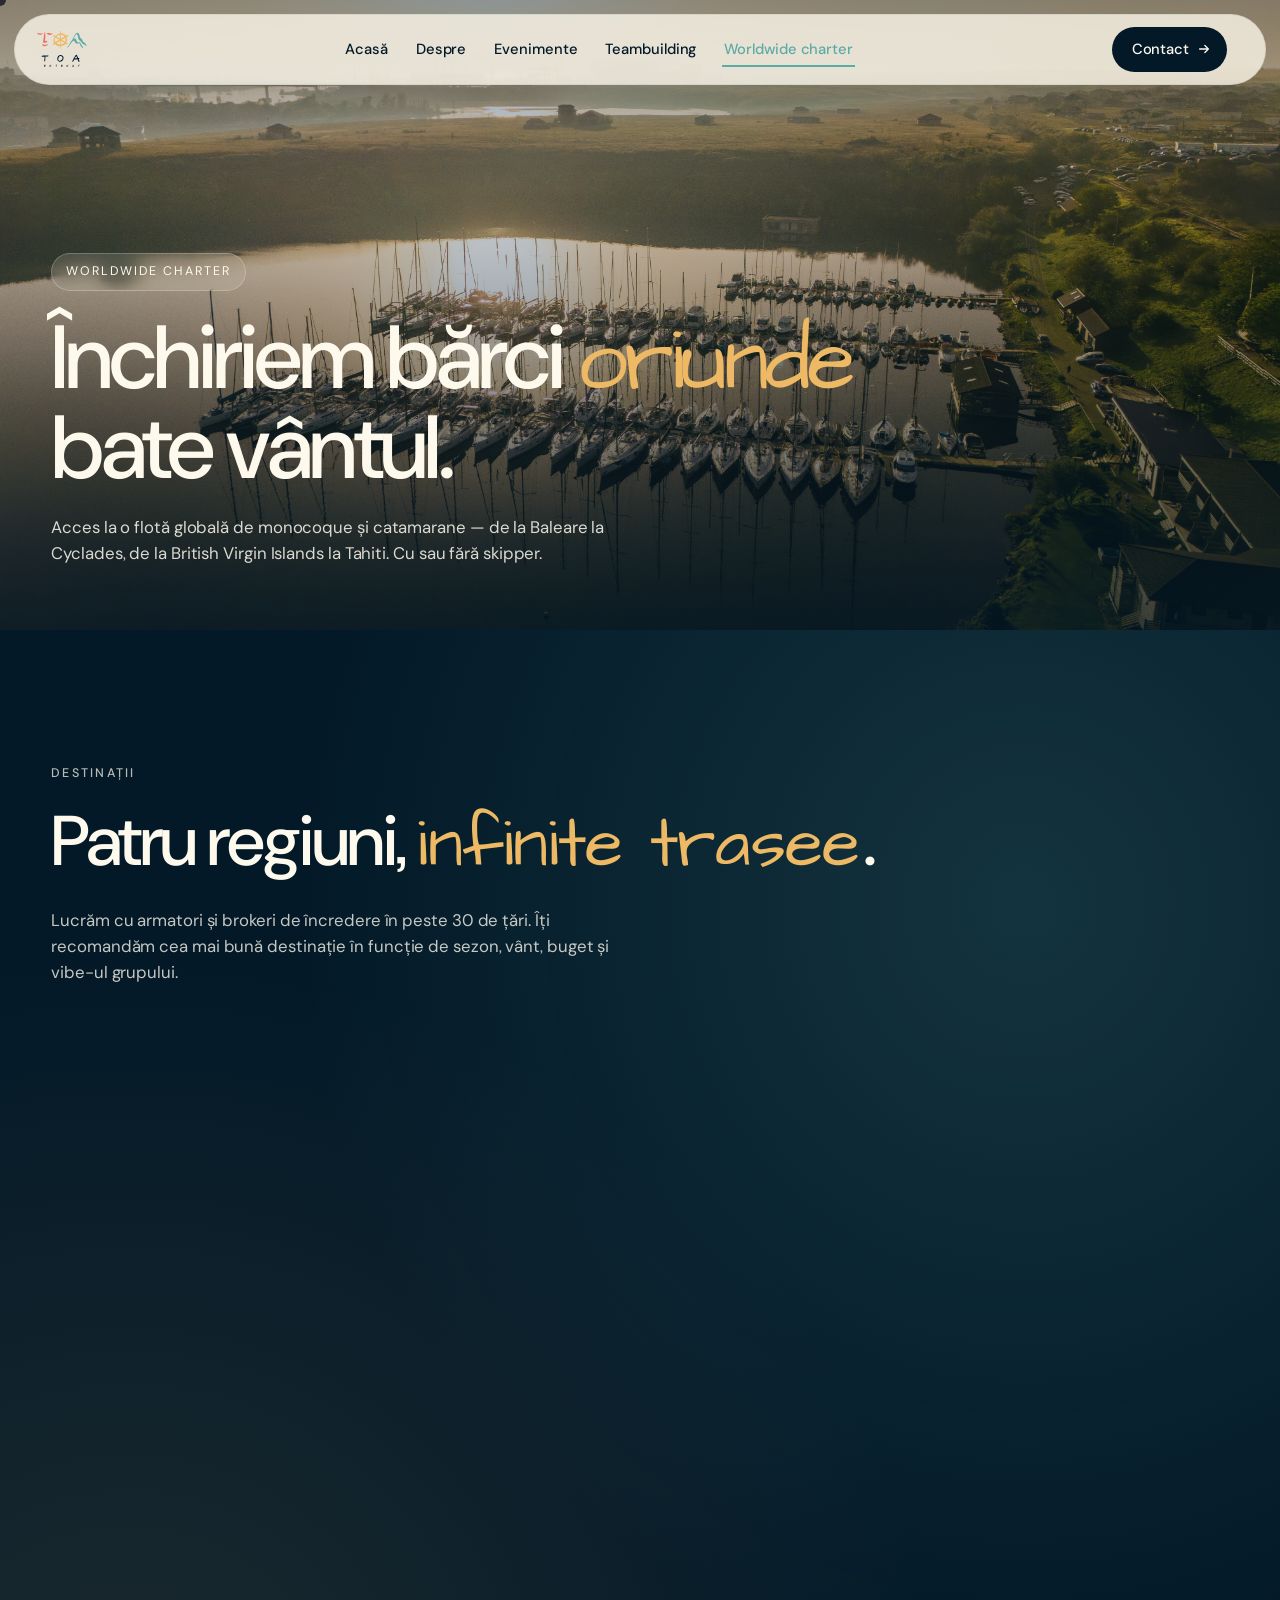
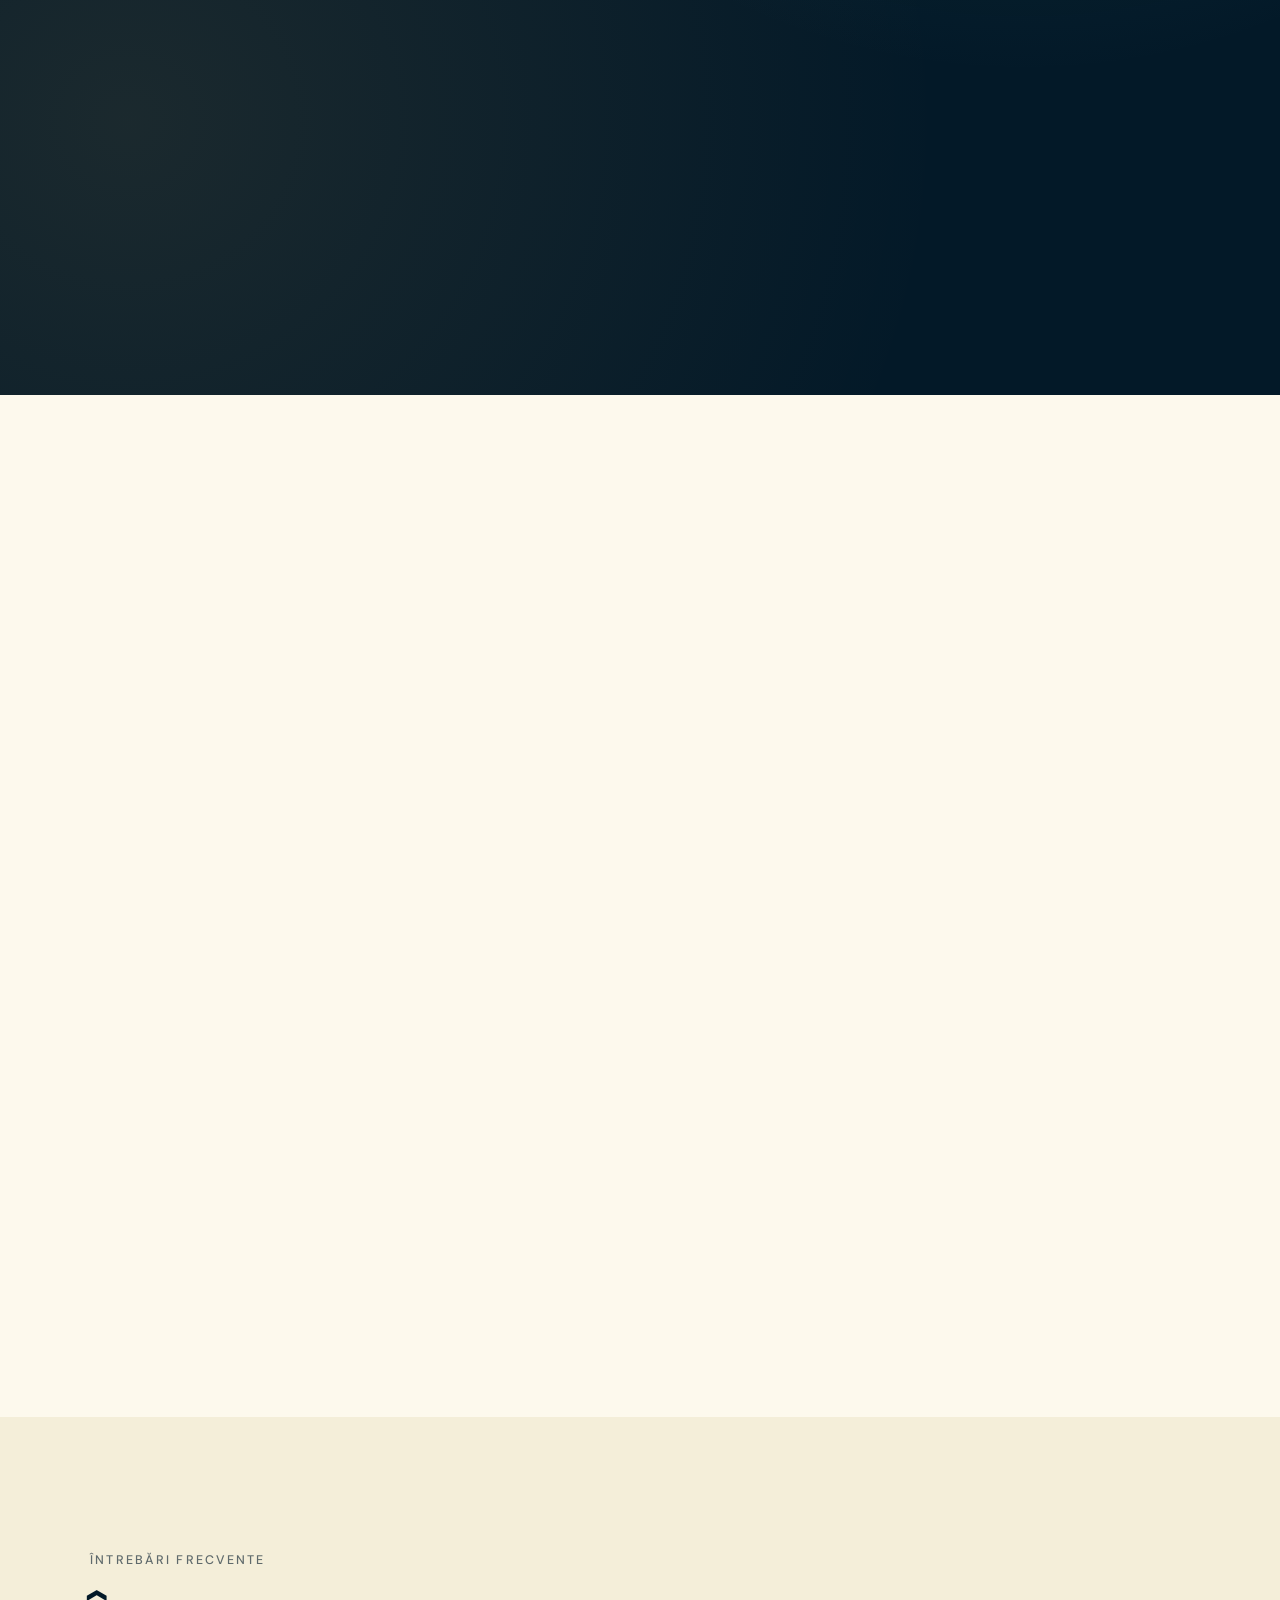
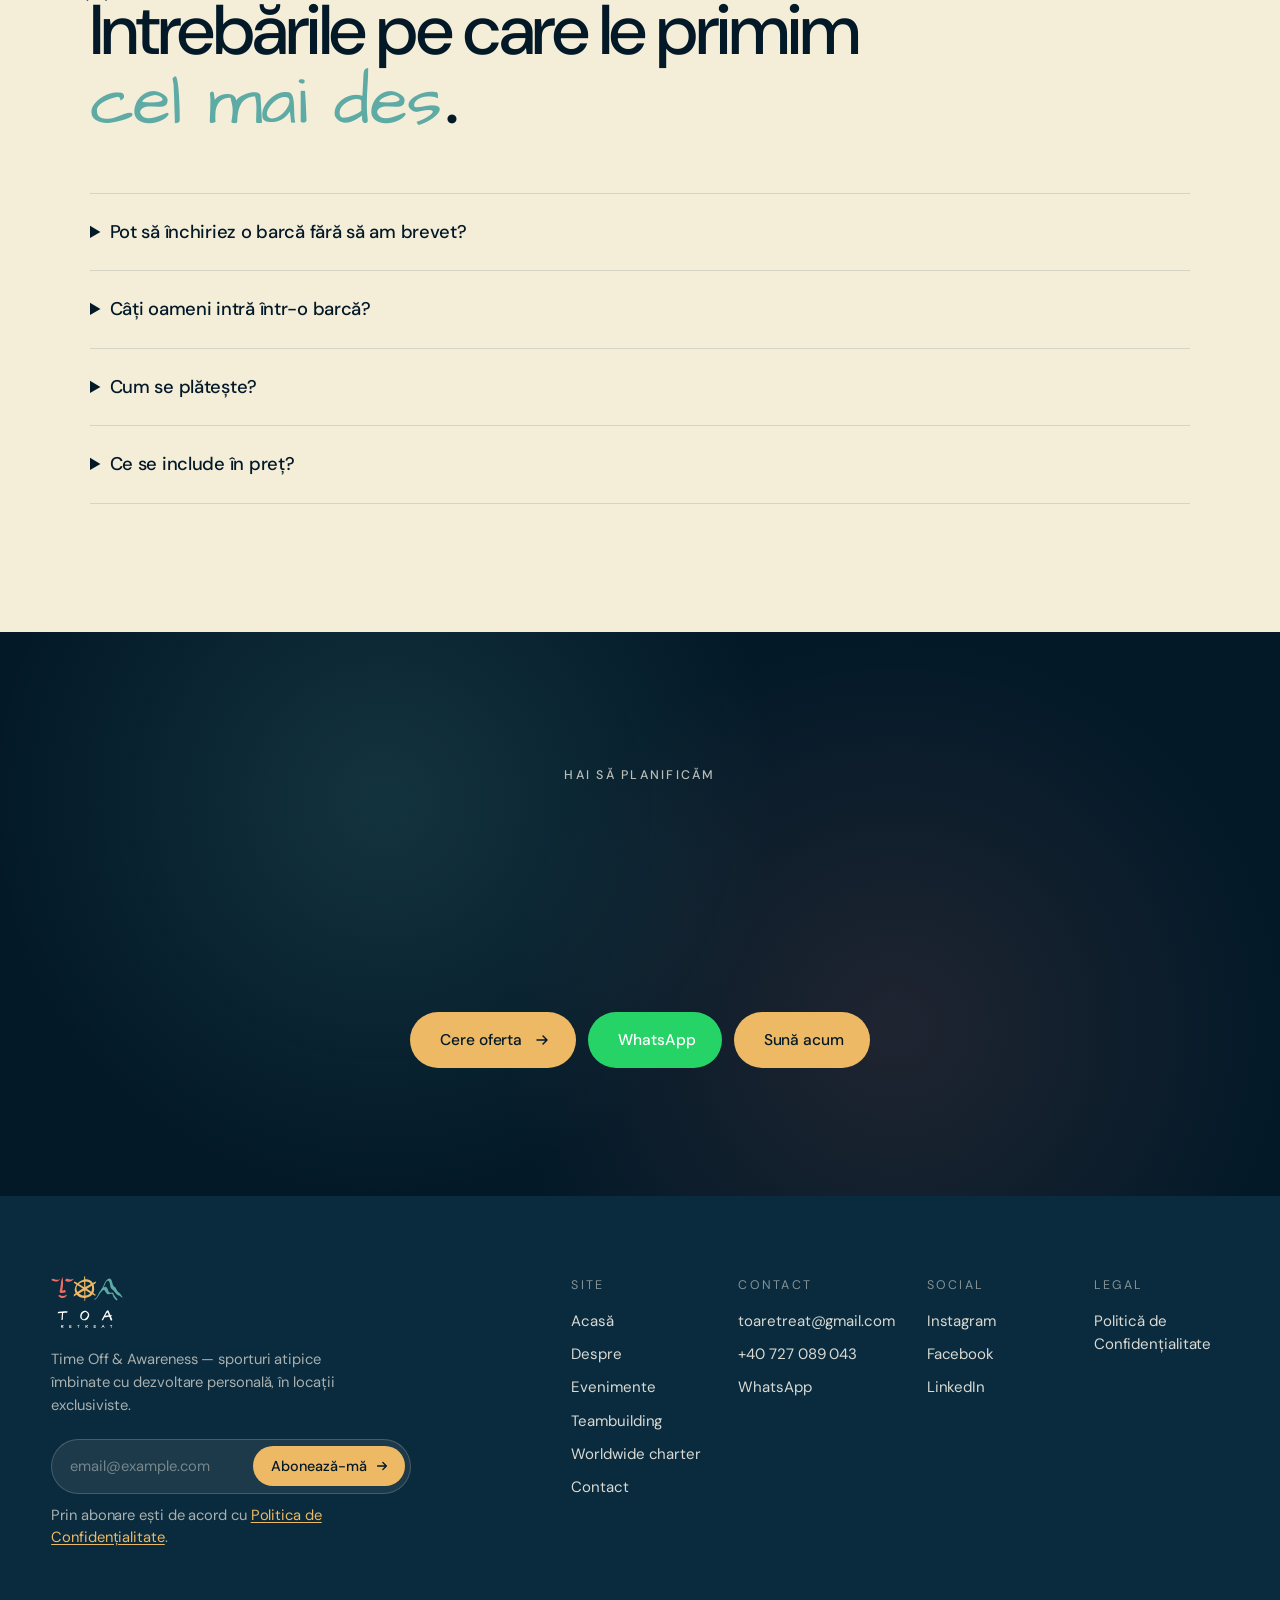
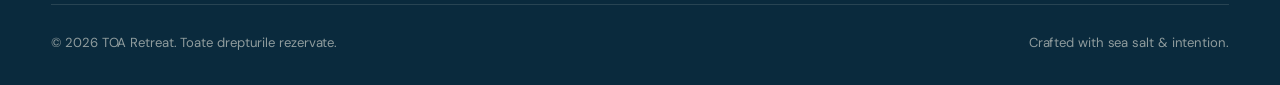
==== commit 03109899: "Newsletter fixed" ====
--- a/charter.html
+++ b/charter.html
@@ -170,6 +170,6 @@
 
   <div id="footer-mount"></div>
 
-  <script src="script.js?v=2026-05-07" defer></script>
+  <script src="script.js?v=2026-05-25" defer></script>
 </body>
 </html>
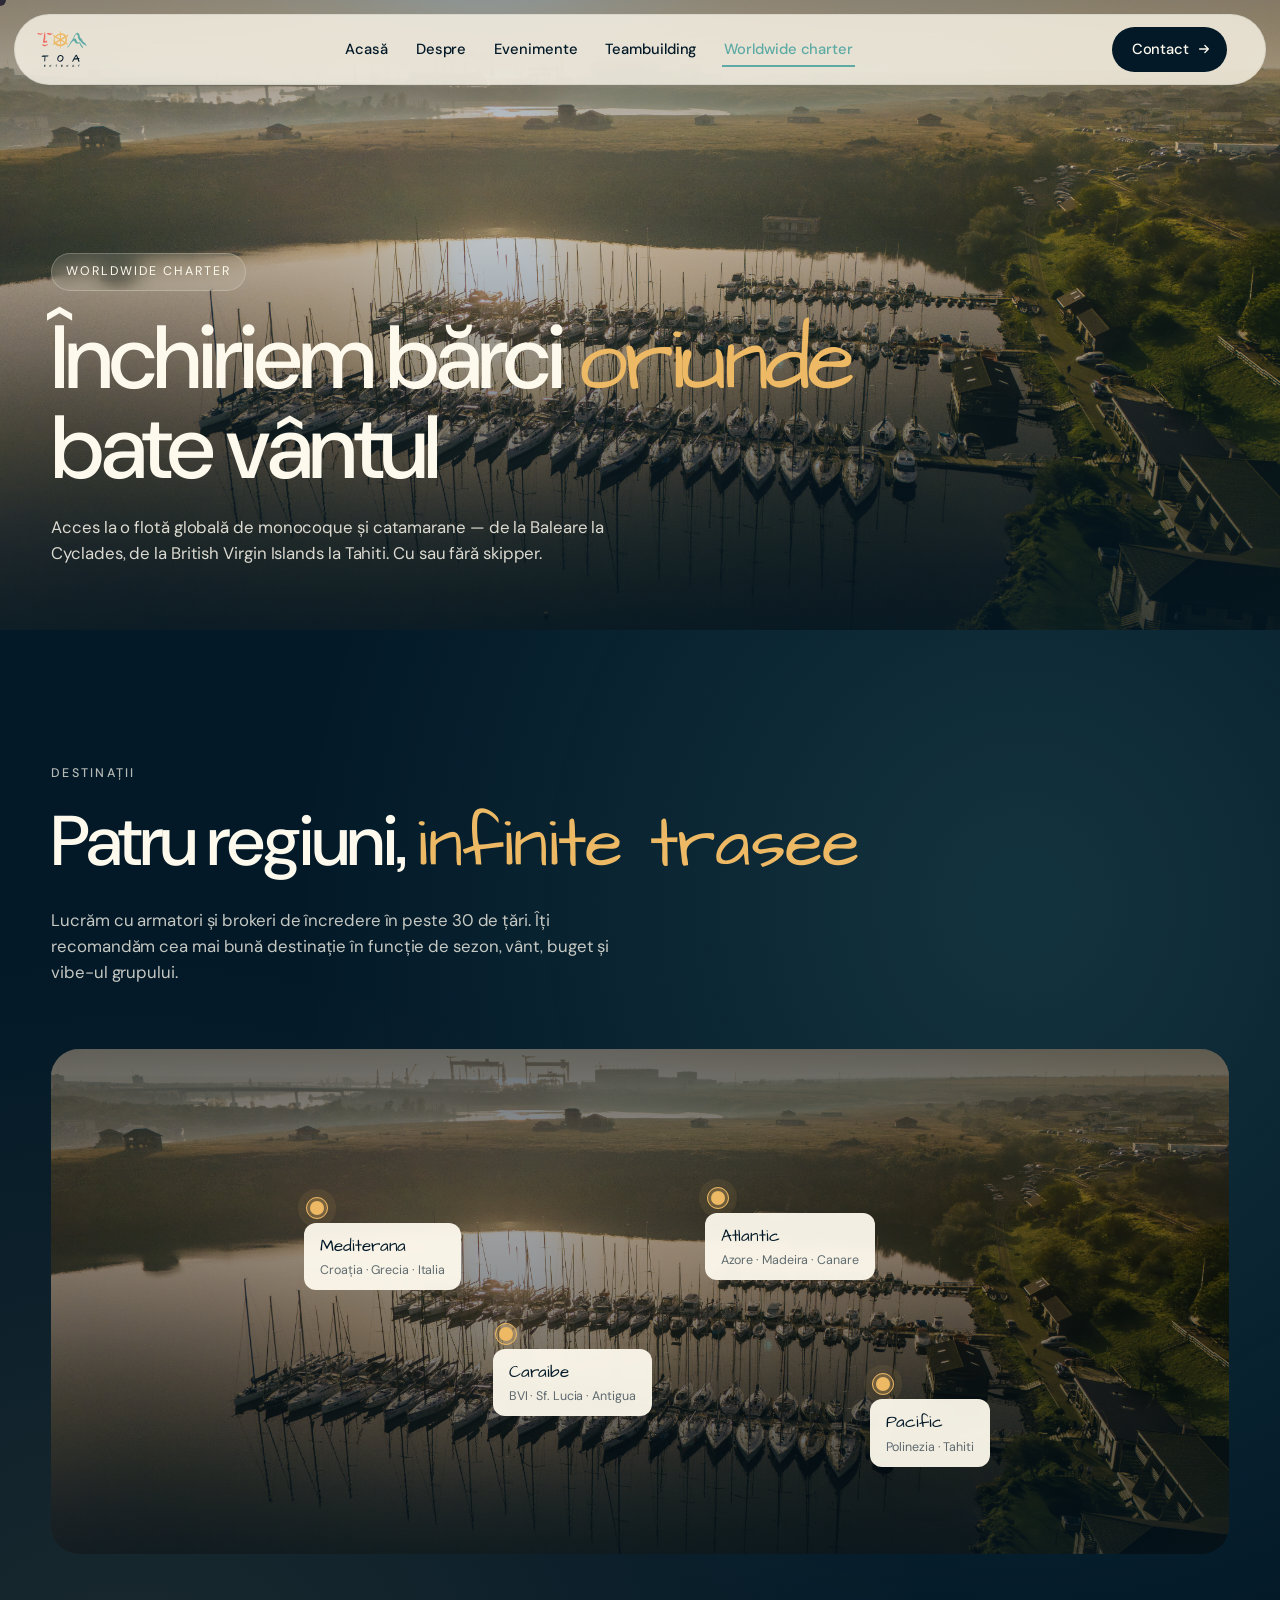
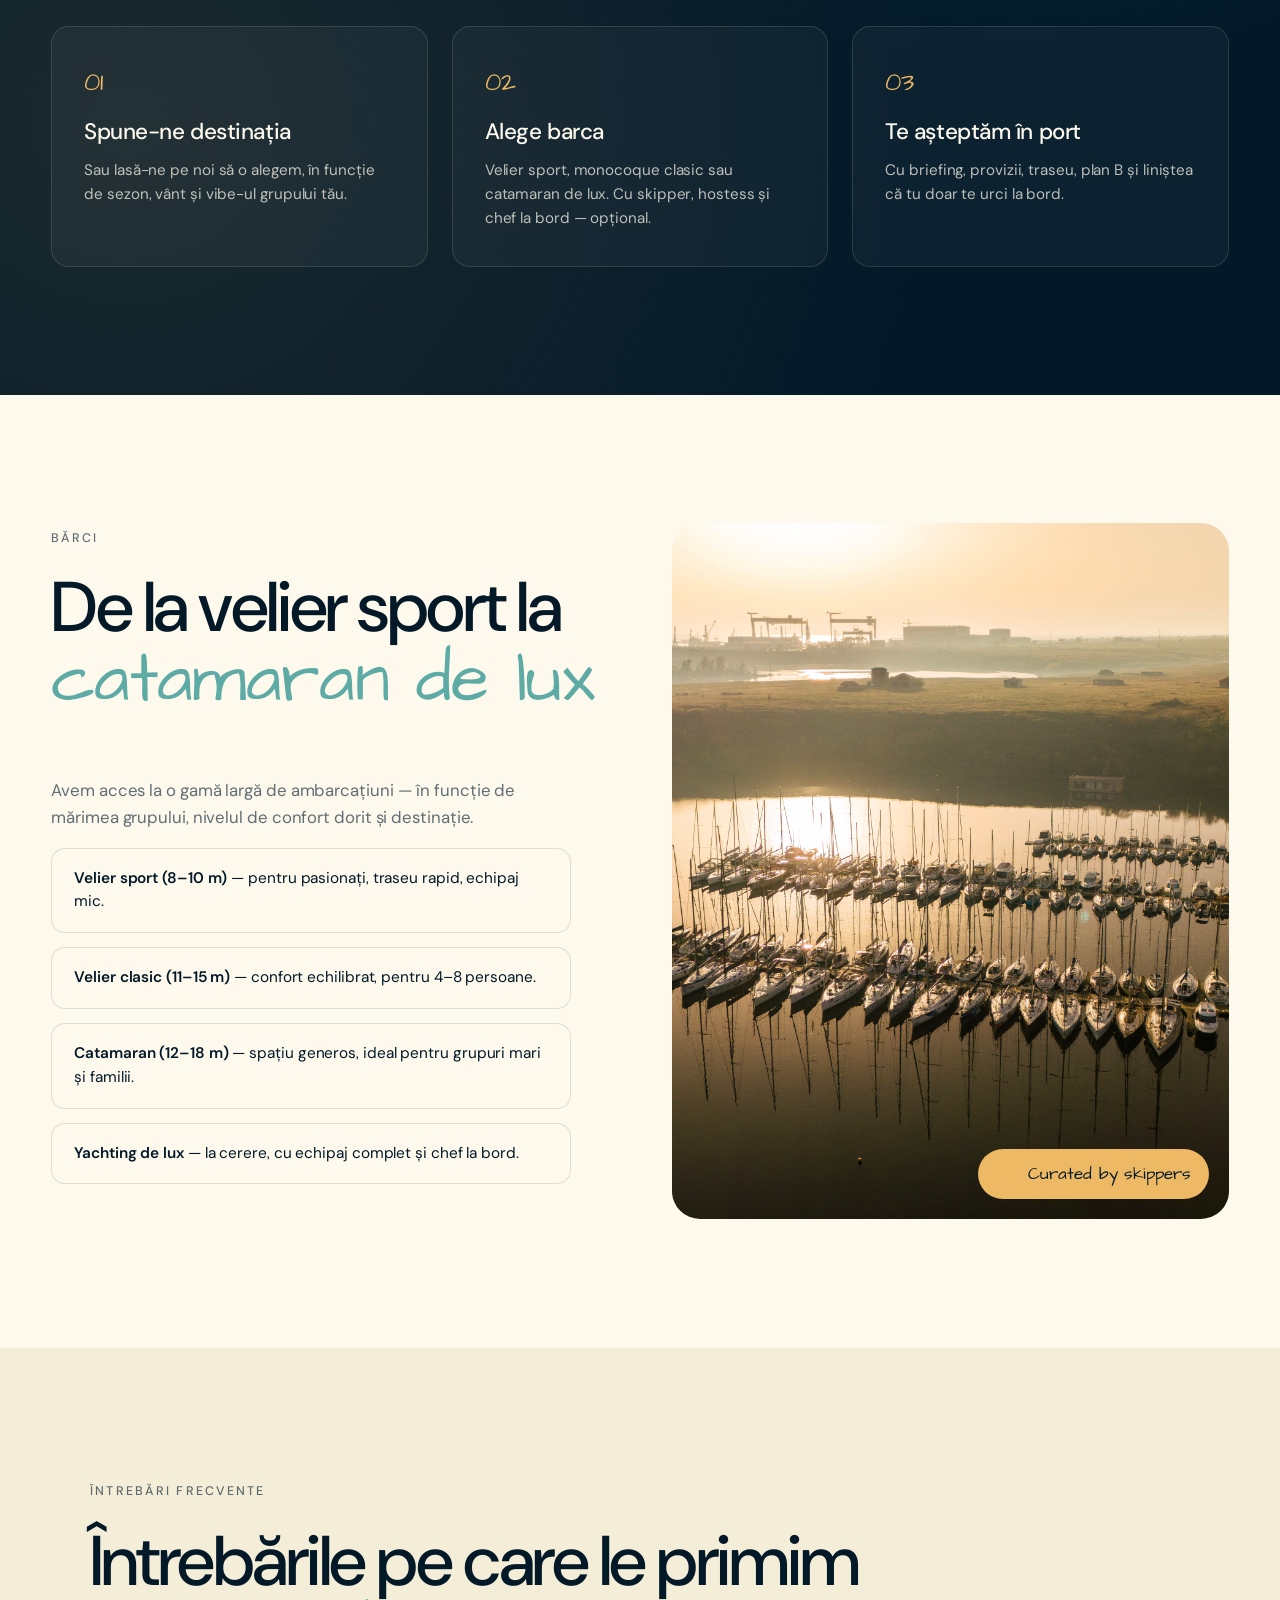
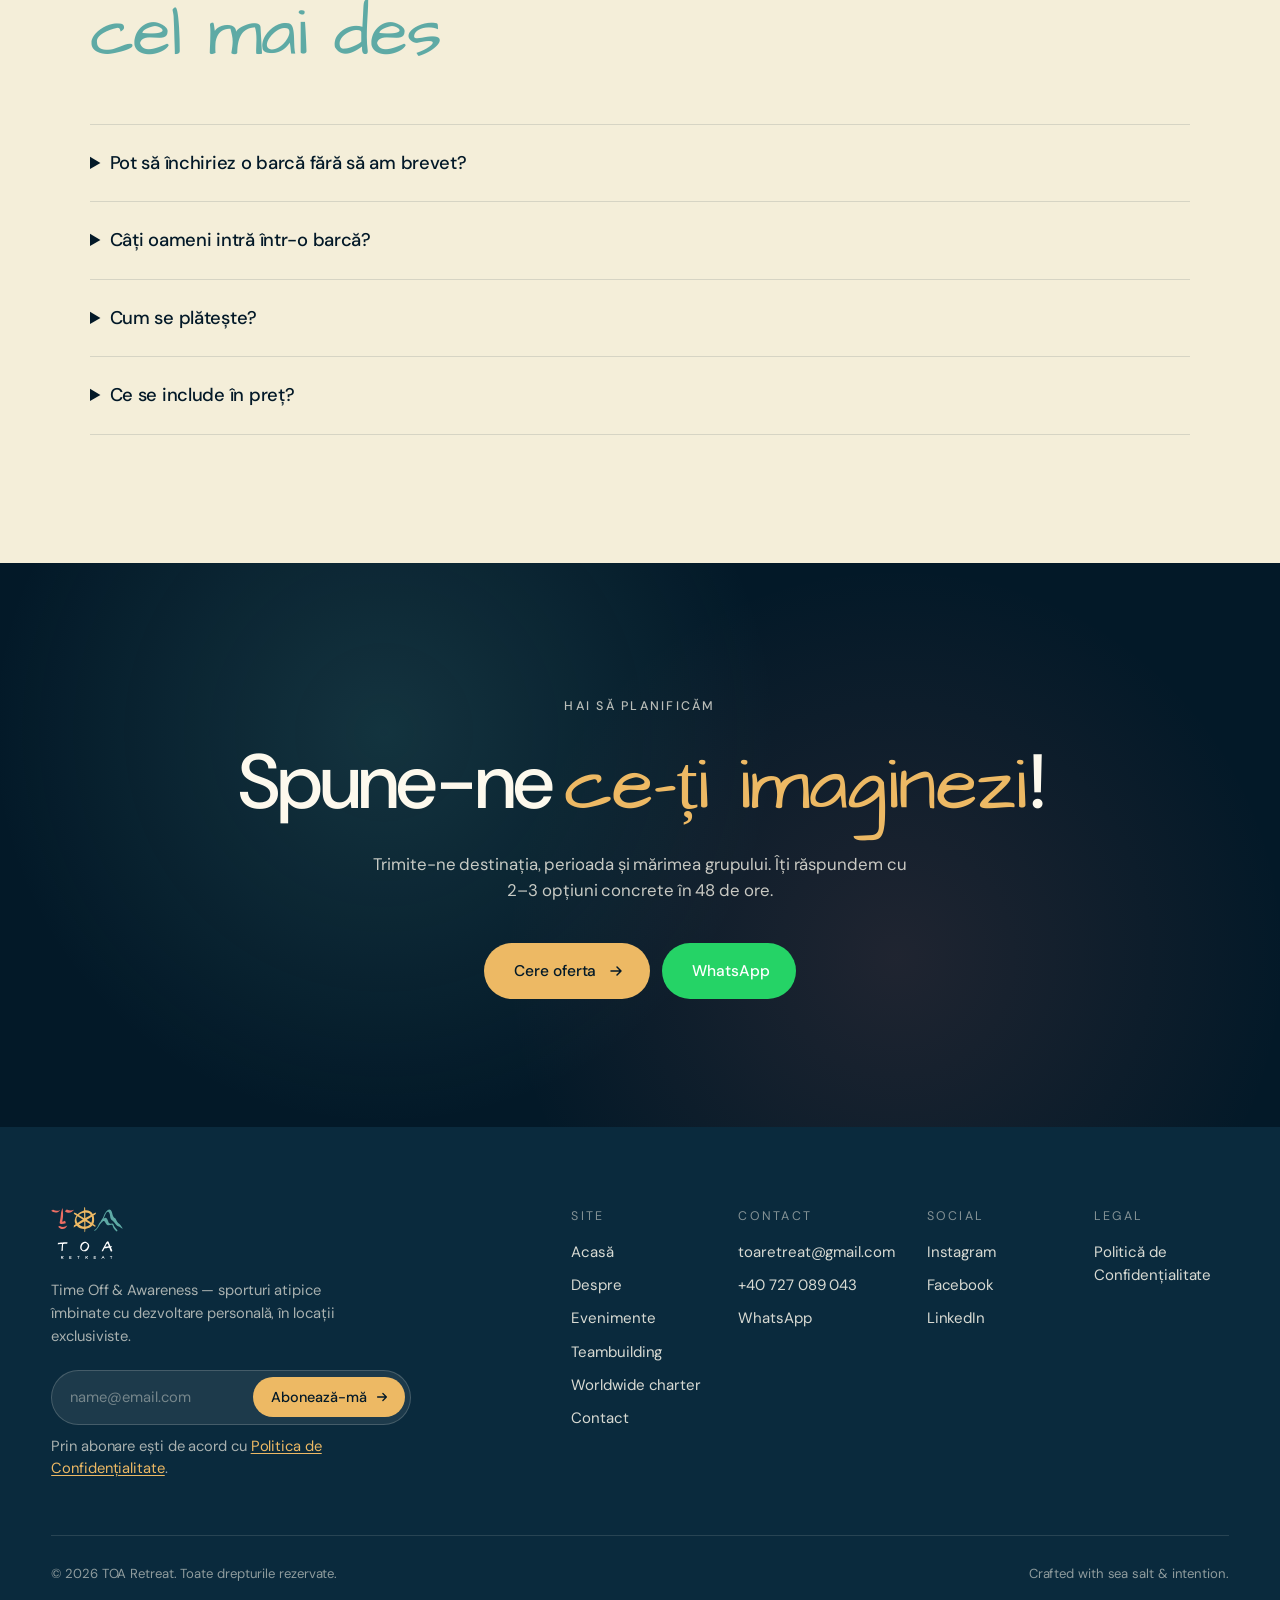
==== commit ac06c86a: "Fixed punctuation marks" ====
--- a/charter.html
+++ b/charter.html
@@ -23,7 +23,7 @@
     </div>
     <div class="page-hero__inner">
       <span class="page-hero__badge">Worldwide charter</span>
-      <h1 class="page-hero__title">Închiriem bărci <em>oriunde</em> bate vântul.</h1>
+      <h1 class="page-hero__title">Închiriem bărci <em>oriunde</em> bate vântul</h1>
       <p class="page-hero__lede">
         Acces la o flotă globală de monocoque și catamarane — de la Baleare la Cyclades, de la British Virgin Islands la Tahiti. Cu sau fără skipper.
       </p>
@@ -34,7 +34,7 @@
   <section class="charter">
     <div class="charter__head">
       <span class="eyebrow eyebrow--light">Destinații</span>
-      <h2 class="display">Patru regiuni, <em>infinite trasee</em>.</h2>
+      <h2 class="display">Patru regiuni, <em>infinite trasee</em></h2>
       <p>
         Lucrăm cu armatori și brokeri de încredere în peste 30 de țări. Îți recomandăm cea mai bună destinație în funcție de sezon, vânt, buget și vibe-ul grupului.
       </p>
@@ -96,7 +96,7 @@
     <div class="about__grid">
       <div class="about__head">
         <span class="eyebrow">Bărci</span>
-        <h2 class="display">De la velier sport la <em>catamaran de lux</em>.</h2>
+        <h2 class="display">De la velier sport la <em>catamaran de lux</em></h2>
       </div>
       <div class="about__copy">
         <p>
@@ -124,7 +124,7 @@
     <div style="max-width: 1100px; margin: 0 auto;">
       <span class="eyebrow">Întrebări frecvente</span>
       <h2 class="display" style="margin: 24px 0 56px;">
-        Întrebările pe care le primim <em>cel mai des</em>.
+        Întrebările pe care le primim <em>cel mai des</em>
       </h2>
 
       <details style="border-top: 1px solid var(--line); padding: 24px 0;">
@@ -153,7 +153,7 @@
   <section class="cta-strip">
     <div class="cta-strip__inner">
       <span class="eyebrow eyebrow--light">Hai să planificăm</span>
-      <h2 class="display">Spune-ne <em>ce-ți imaginezi</em>.</h2>
+      <h2 class="display">Spune-ne <em>ce-ți imaginezi</em>!</h2>
       <p>
         Trimite-ne destinația, perioada și mărimea grupului. Îți răspundem cu 2–3 opțiuni concrete în 48 de ore.
       </p>
@@ -163,7 +163,6 @@
           <svg viewBox="0 0 16 16"><path d="M3 8h10M9 4l4 4-4 4" stroke="currentColor" stroke-width="1.5" fill="none" stroke-linecap="round" stroke-linejoin="round"/></svg>
         </a>
         <a class="btn btn--whatsapp" href="https://wa.me/40727089043" target="_blank" rel="noopener">WhatsApp</a>
-        <a class="btn btn--call" href="tel:+40727089043">Sună acum</a>
       </div>
     </div>
   </section>
--- a/styles.css
+++ b/styles.css
@@ -2217,6 +2217,29 @@
   transition: color var(--t-fast);
 }
 .footer__newsletter-note a:hover { color: var(--bej); }
+.footer__newsletter-check {
+  display: flex;
+  align-items: flex-start;
+  gap: 8px;
+  margin-top: 10px;
+  max-width: 360px;
+  font-size: 0.78rem;
+  color: rgba(253, 249, 237, 0.5);
+  line-height: 1.5;
+  cursor: pointer;
+}
+.footer__newsletter-check input[type="checkbox"] {
+  margin-top: 2px;
+  flex-shrink: 0;
+  accent-color: var(--galben);
+}
+.footer__newsletter-check a {
+  color: var(--galben);
+  text-decoration: underline;
+  text-underline-offset: 2px;
+  transition: color var(--t-fast);
+}
+.footer__newsletter-check a:hover { color: var(--bej); }
 .footer__cols {
   display: grid;
   grid-template-columns: repeat(4, 1fr);
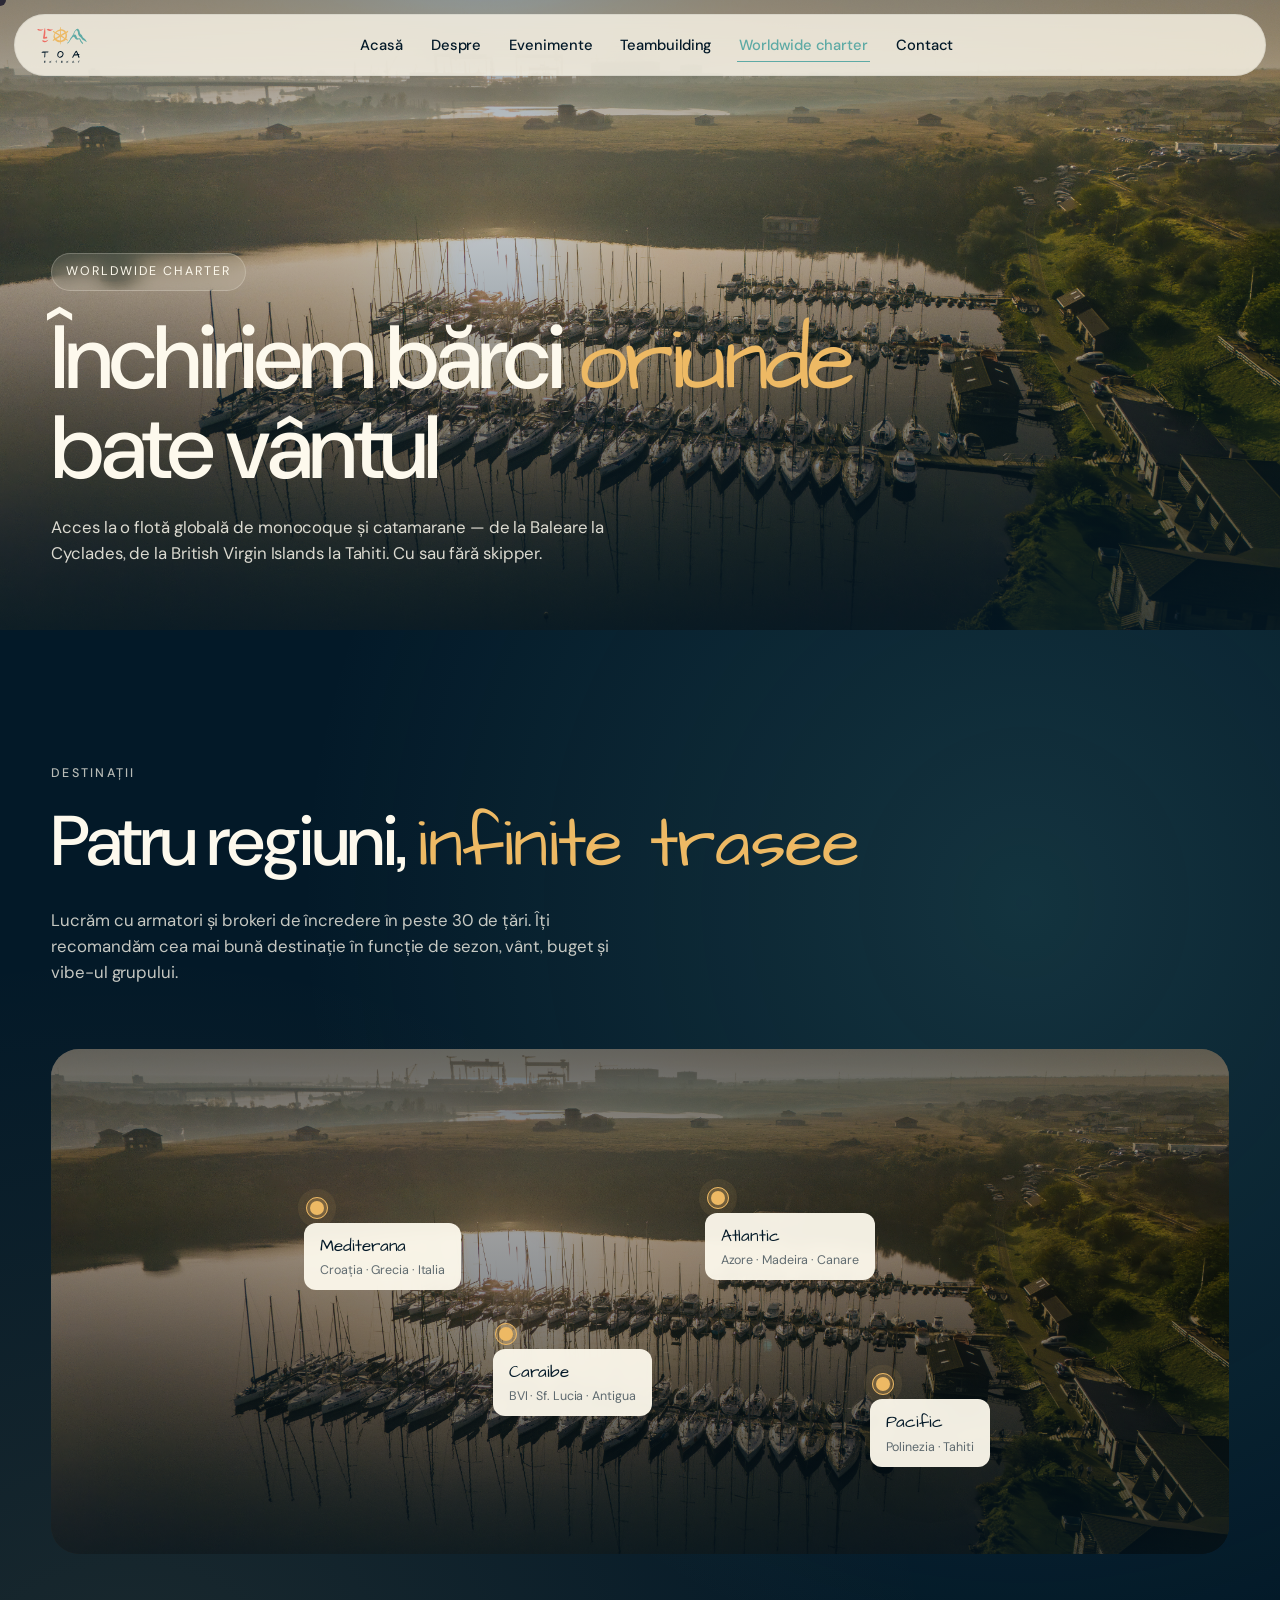
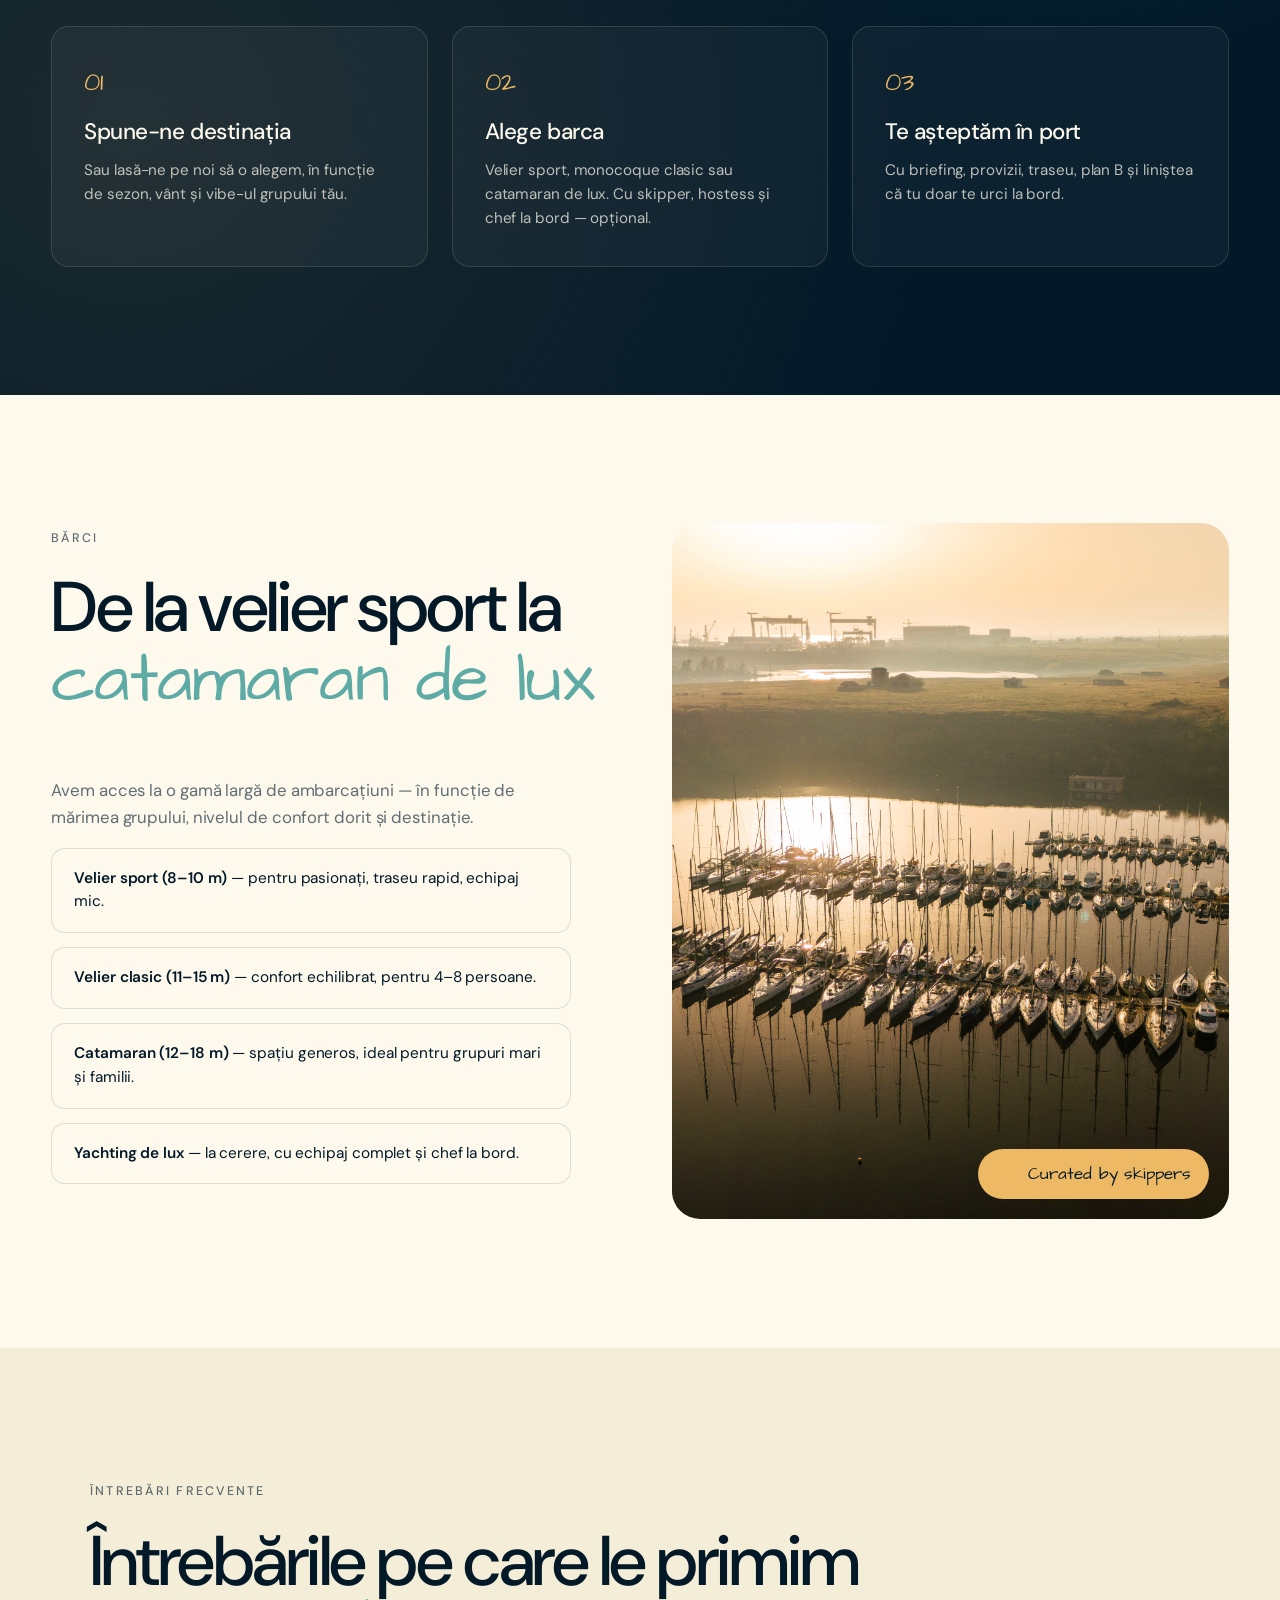
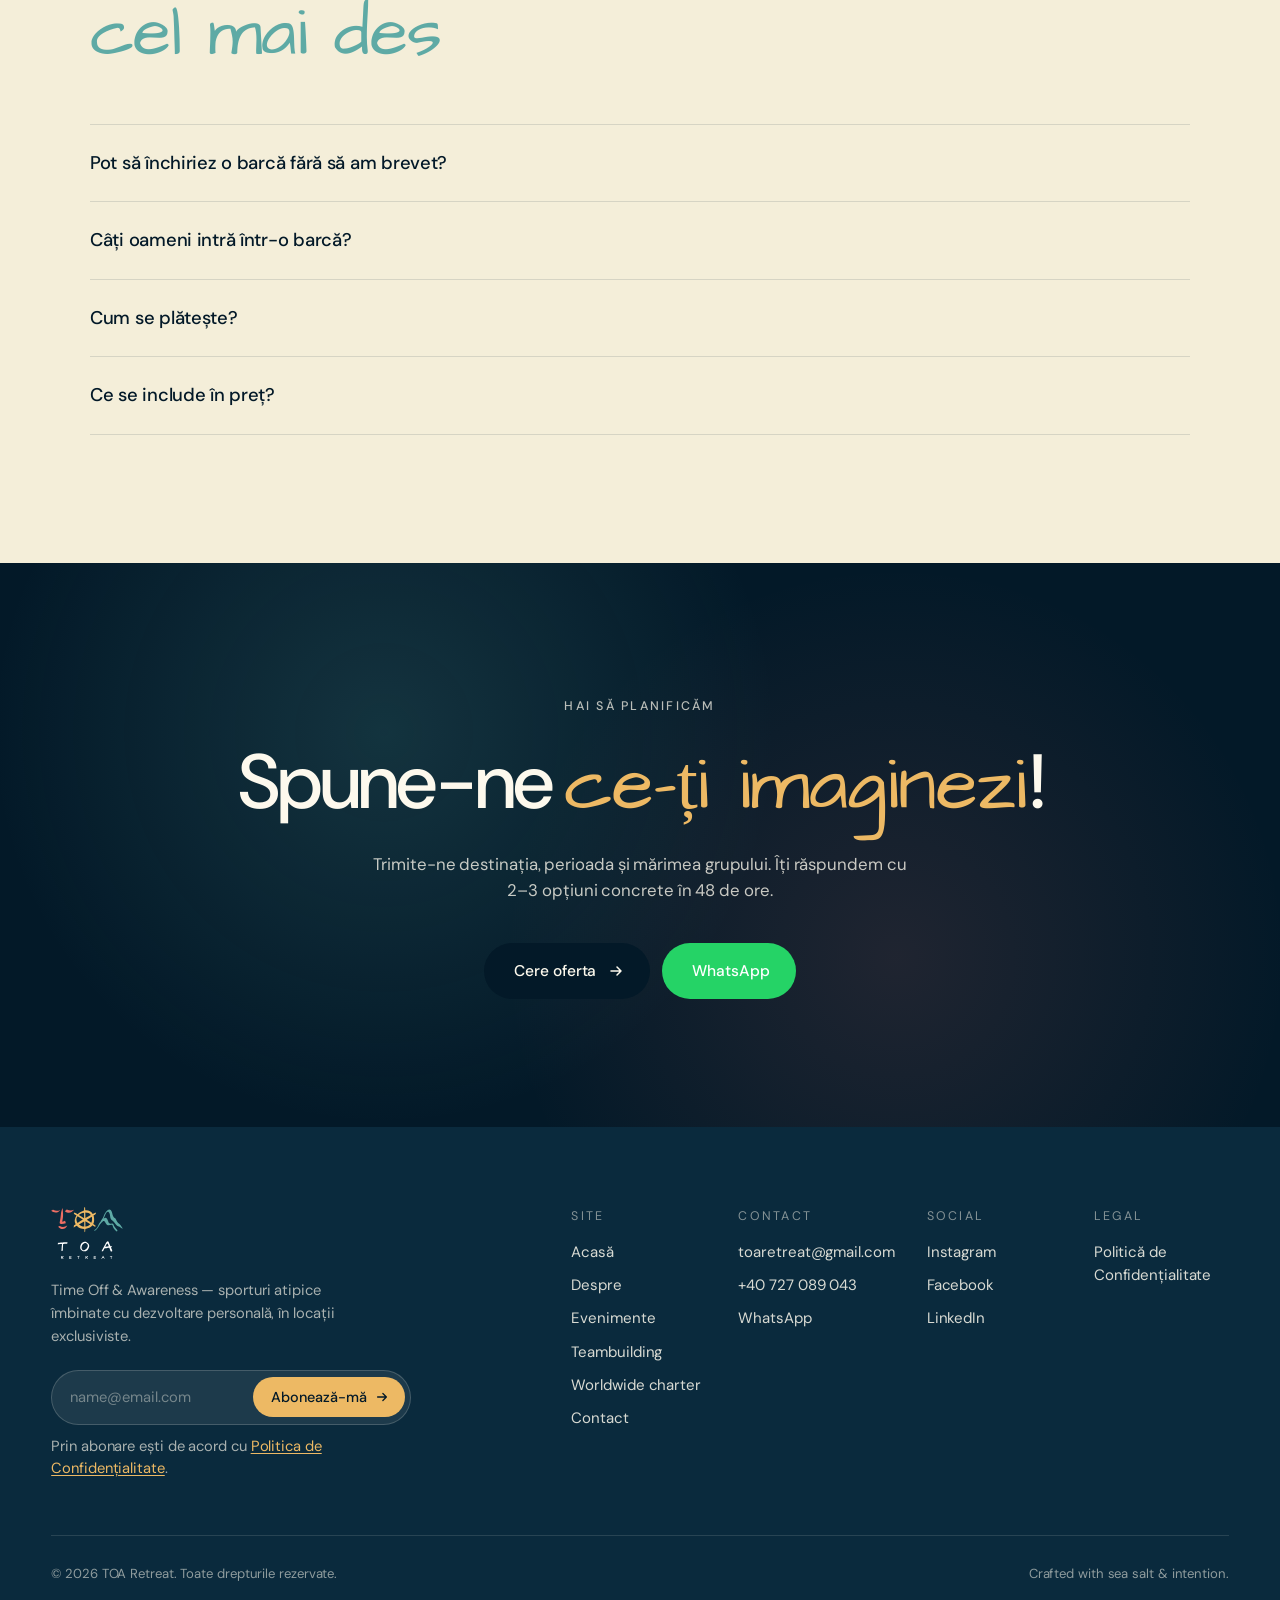
==== commit 2b43a2e6: "minor fixes suggested by claude" ====
--- a/charter.html
+++ b/charter.html
@@ -158,7 +158,7 @@
         Trimite-ne destinația, perioada și mărimea grupului. Îți răspundem cu 2–3 opțiuni concrete în 48 de ore.
       </p>
       <div class="cta-strip__buttons">
-        <a class="btn btn--primary" href="contact.html?subject=charter" style="background: var(--galben); color: var(--ink);">
+        <a class="btn btn--primary" href="contact.html?subject=charter">
           <span>Cere oferta</span>
           <svg viewBox="0 0 16 16"><path d="M3 8h10M9 4l4 4-4 4" stroke="currentColor" stroke-width="1.5" fill="none" stroke-linecap="round" stroke-linejoin="round"/></svg>
         </a>
--- a/styles.css
+++ b/styles.css
@@ -16,6 +16,7 @@
 
 /* ---------- Tokens ---------- */
 :root {
+  color-scheme: only light;
   --turcoaz: #5eaaa5;
   --galben:  #edb964;
   --rosu:    #ed776e;
@@ -125,6 +126,26 @@
   box-shadow: var(--shadow-soft);
 }
 .btn--primary:hover { background: var(--turcoaz); color: var(--bej); }
+
+/* Yellow CTA — used on dark section buttons */
+.btn--yellow {
+  background: var(--galben);
+  color: var(--ink);
+  box-shadow: var(--shadow-soft);
+}
+.btn--yellow:hover { background: var(--bej); color: var(--ink); }
+
+/* details/summary — charter FAQ */
+summary {
+  cursor: pointer;
+  list-style: none;
+  outline: none;
+}
+summary:focus-visible {
+  outline: 2px solid var(--turcoaz);
+  outline-offset: 4px;
+  border-radius: 4px;
+}
 
 .btn--ghost {
   background: transparent;
@@ -1236,7 +1257,14 @@
 .newsletter__form {
   display: flex;
   flex-direction: column;
-  gap: 18px;
+  gap: 14px;
+}
+.newsletter__label {
+  font-size: 0.78rem;
+  font-weight: 500;
+  letter-spacing: 0.1em;
+  text-transform: uppercase;
+  color: var(--ink-soft);
 }
 .newsletter__row {
   display: flex;
@@ -1851,7 +1879,7 @@
   object-position: center 40%;
 }
 .collab__text { max-width: 560px; }
-.collab__text .eyebrow { margin-bottom: 24px; display: inline-block; }
+.collab__text .eyebrow { margin-bottom: 20px; display: inline-block; }
 .collab__text .display em { color: var(--turcoaz); }
 .collab__text p {
   margin-top: 24px;
@@ -2039,7 +2067,7 @@
 .form__field select,
 .form__field textarea {
   font-family: var(--sans);
-  font-size: 1rem;
+  font-size: 16px; /* explicit 16px previne zoom automat pe iOS */
   padding: 14px 16px;
   border-radius: 12px;
   border: 1px solid var(--line);
@@ -2064,12 +2092,59 @@
   color: var(--ink-soft);
   line-height: 1.5;
 }
-.form__check input { margin-top: 4px; accent-color: var(--turcoaz); }
+.form__check input {
+  margin-top: 2px;
+  flex-shrink: 0;
+  width: 18px;
+  height: 18px;
+  cursor: pointer;
+  accent-color: var(--turcoaz);
+}
 .form__check a { color: var(--turcoaz); text-decoration: underline; text-underline-offset: 3px; transition: color var(--t-fast); }
 .form__check a:hover { color: var(--ink); }
 .form-light .form__check a { color: var(--galben); }
 .form-light .form__check a:hover { color: var(--bej); }
 .form__submit { justify-self: start; margin-top: 8px; }
+
+/* Validation error messages */
+.form__error {
+  display: block;
+  font-size: 0.88rem;
+  font-weight: 500;
+  color: var(--rosu);
+  margin-top: 5px;
+  line-height: 1.4;
+}
+/* Invalid field border — light form */
+.form__field input[aria-invalid],
+.form__field select[aria-invalid],
+.form__field textarea[aria-invalid] {
+  border-color: var(--rosu) !important;
+}
+/* Invalid field border — dark form */
+.form-light .form__field input[aria-invalid],
+.form-light .form__field select[aria-invalid],
+.form-light .form__field textarea[aria-invalid] {
+  border-color: var(--rosu) !important;
+}
+/* Invalid newsletter email */
+.newsletter__row input[aria-invalid],
+.footer__newsletter input[aria-invalid] {
+  border-color: var(--rosu) !important;
+}
+/* Error after newsletter row or checkbox label */
+.newsletter__row + .form__error,
+.newsletter__check + .form__error,
+.footer__newsletter-check + .form__error,
+.form__check + .form__error {
+  margin-top: 6px;
+}
+/* Error color on dark sections */
+.form-light .form__error,
+.newsletter .form__error,
+.footer__brand .form__error {
+  color: #ff8080;
+}
 
 .form-light .form__field input,
 .form-light .form__field select,
@@ -2386,33 +2461,25 @@
 .float-cta {
   display: none;
   position: fixed;
-  bottom: 14px;
-  left: 14px;
-  right: 14px;
+  bottom: 20px;
+  right: 20px;
   z-index: 80;
-  gap: 8px;
-  padding: 8px;
-  border-radius: 999px;
-  background: rgba(3, 25, 40, 0.92);
-  backdrop-filter: blur(12px);
-  box-shadow: var(--shadow-deep);
-}
-.float-cta a {
-  flex: 1;
+}
+.float-cta__call,
+.float-cta__email { display: none; }
+.float-cta__wa {
   display: inline-flex;
   align-items: center;
-  justify-content: center;
-  gap: 6px;
-  padding: 12px 14px;
+  gap: 8px;
+  padding: 14px 28px;
   border-radius: 999px;
-  font-size: 0.86rem;
-  font-weight: 500;
+  font-size: 0.95rem;
+  font-weight: 600;
   white-space: nowrap;
-}
-.float-cta__wa { background: var(--whatsapp); color: white; }
-.float-cta__call { background: var(--galben); color: var(--ink); }
-.float-cta__email { background: rgba(253, 249, 237, 0.08); color: var(--bej); border: 1px solid rgba(253, 249, 237, 0.18); }
-.float-cta a svg { width: 16px; height: 16px; }
+  background: var(--whatsapp);
+  color: white;
+  box-shadow: 0 4px 20px rgba(37, 211, 102, 0.4);
+}
 
 /* ---------- Reveal animations ---------- */
 .reveal { opacity: 0; transform: translateY(30px); transition: opacity 0.9s ease, transform 0.9s ease; }
@@ -2568,6 +2635,7 @@
   min-height: 60vh;
   max-height: 78vh;
   align-items: stretch;
+  overflow: hidden;
 }
 .event-hero__panel {
   display: flex;
@@ -2628,7 +2696,7 @@
 .event-hero__cover {
   position: relative;
   overflow: hidden;
-  background: var(--bej);
+  background: var(--bej-2);
 }
 .event-hero__cover img {
   position: absolute;
@@ -2636,6 +2704,7 @@
   width: 100%;
   height: 100%;
   object-fit: contain;
+  object-position: center center;
   display: block;
 }
 
@@ -2687,12 +2756,9 @@
   }
   .event-day:last-child { border-bottom: none; }
 }
-@media (max-width: 1080px) {
-  .event-hero__cover img { object-fit: contain; }
-}
 @media (max-width: 600px) {
   .event-hero__panel { padding: 48px 22px; }
-  .event-hero__cover { aspect-ratio: 4/3; }
+  .event-hero__cover { aspect-ratio: 3/2; }
 }
 
 /* Founders section */
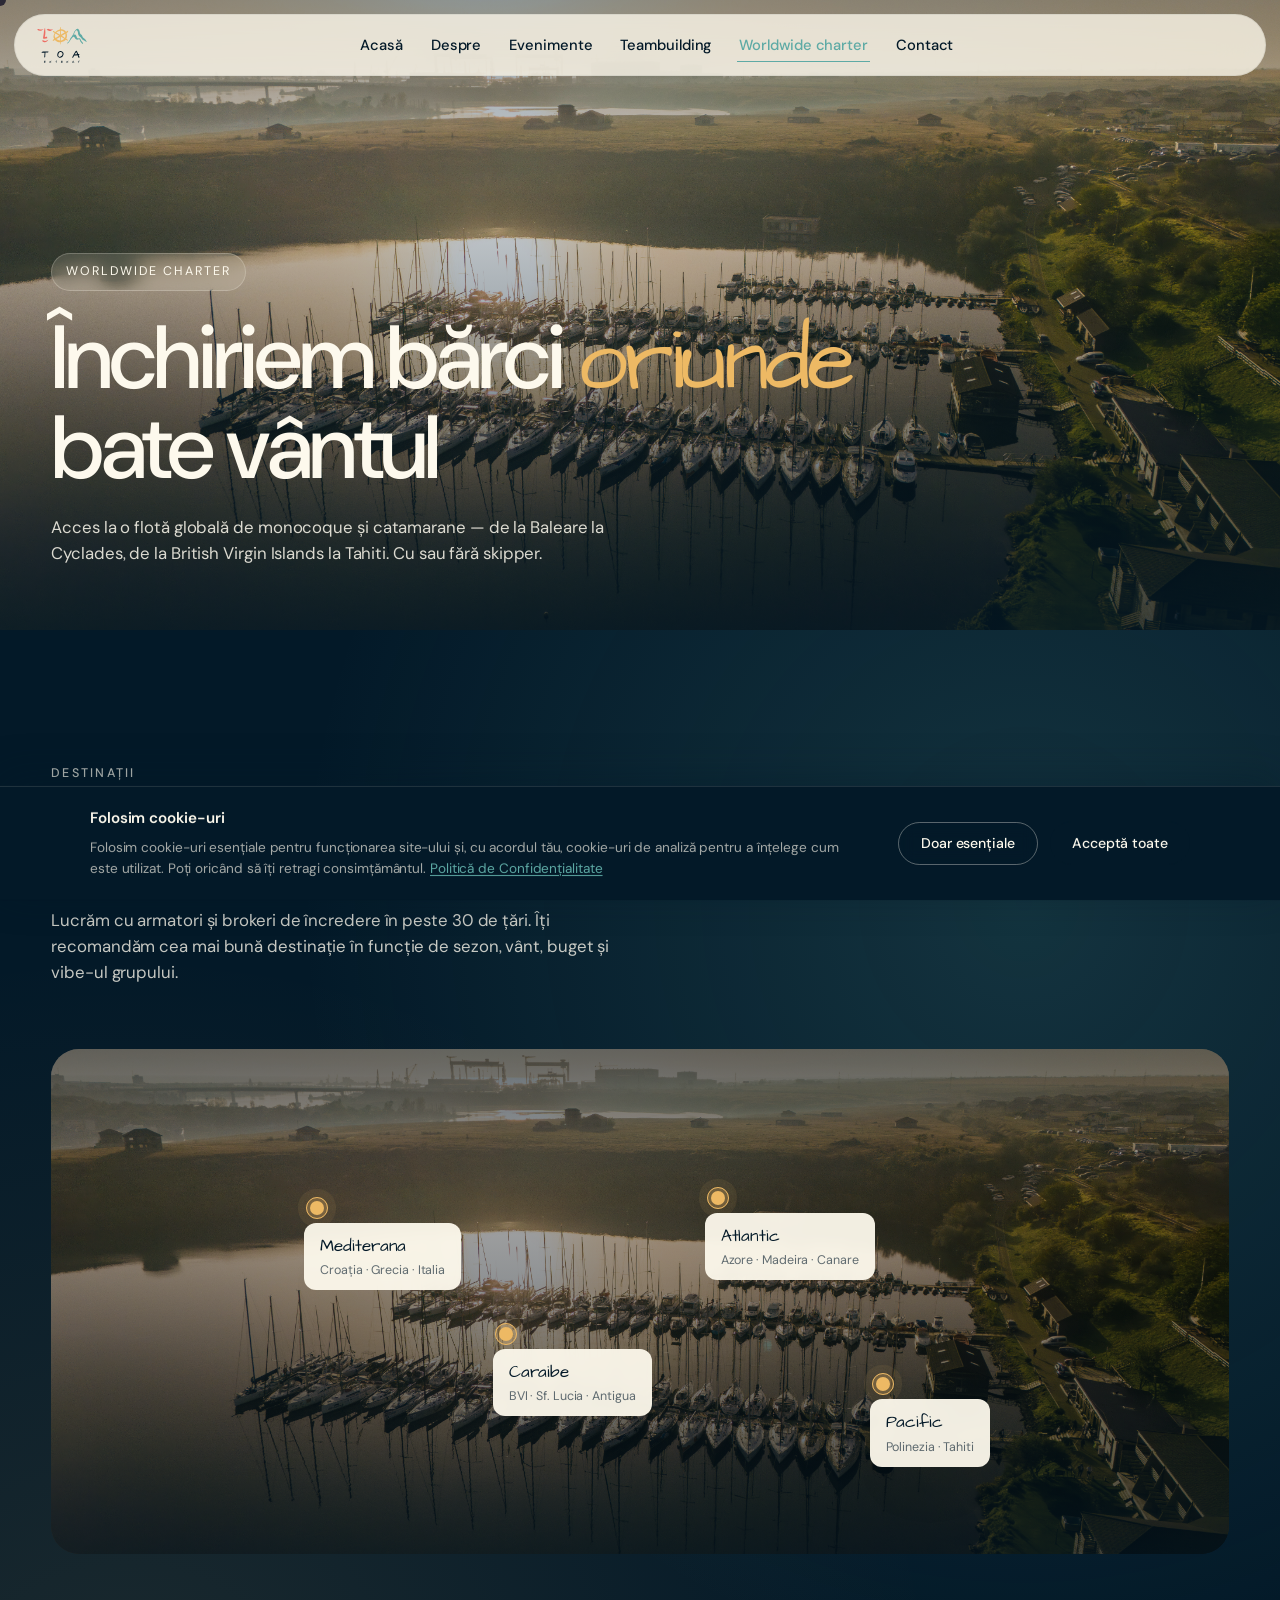
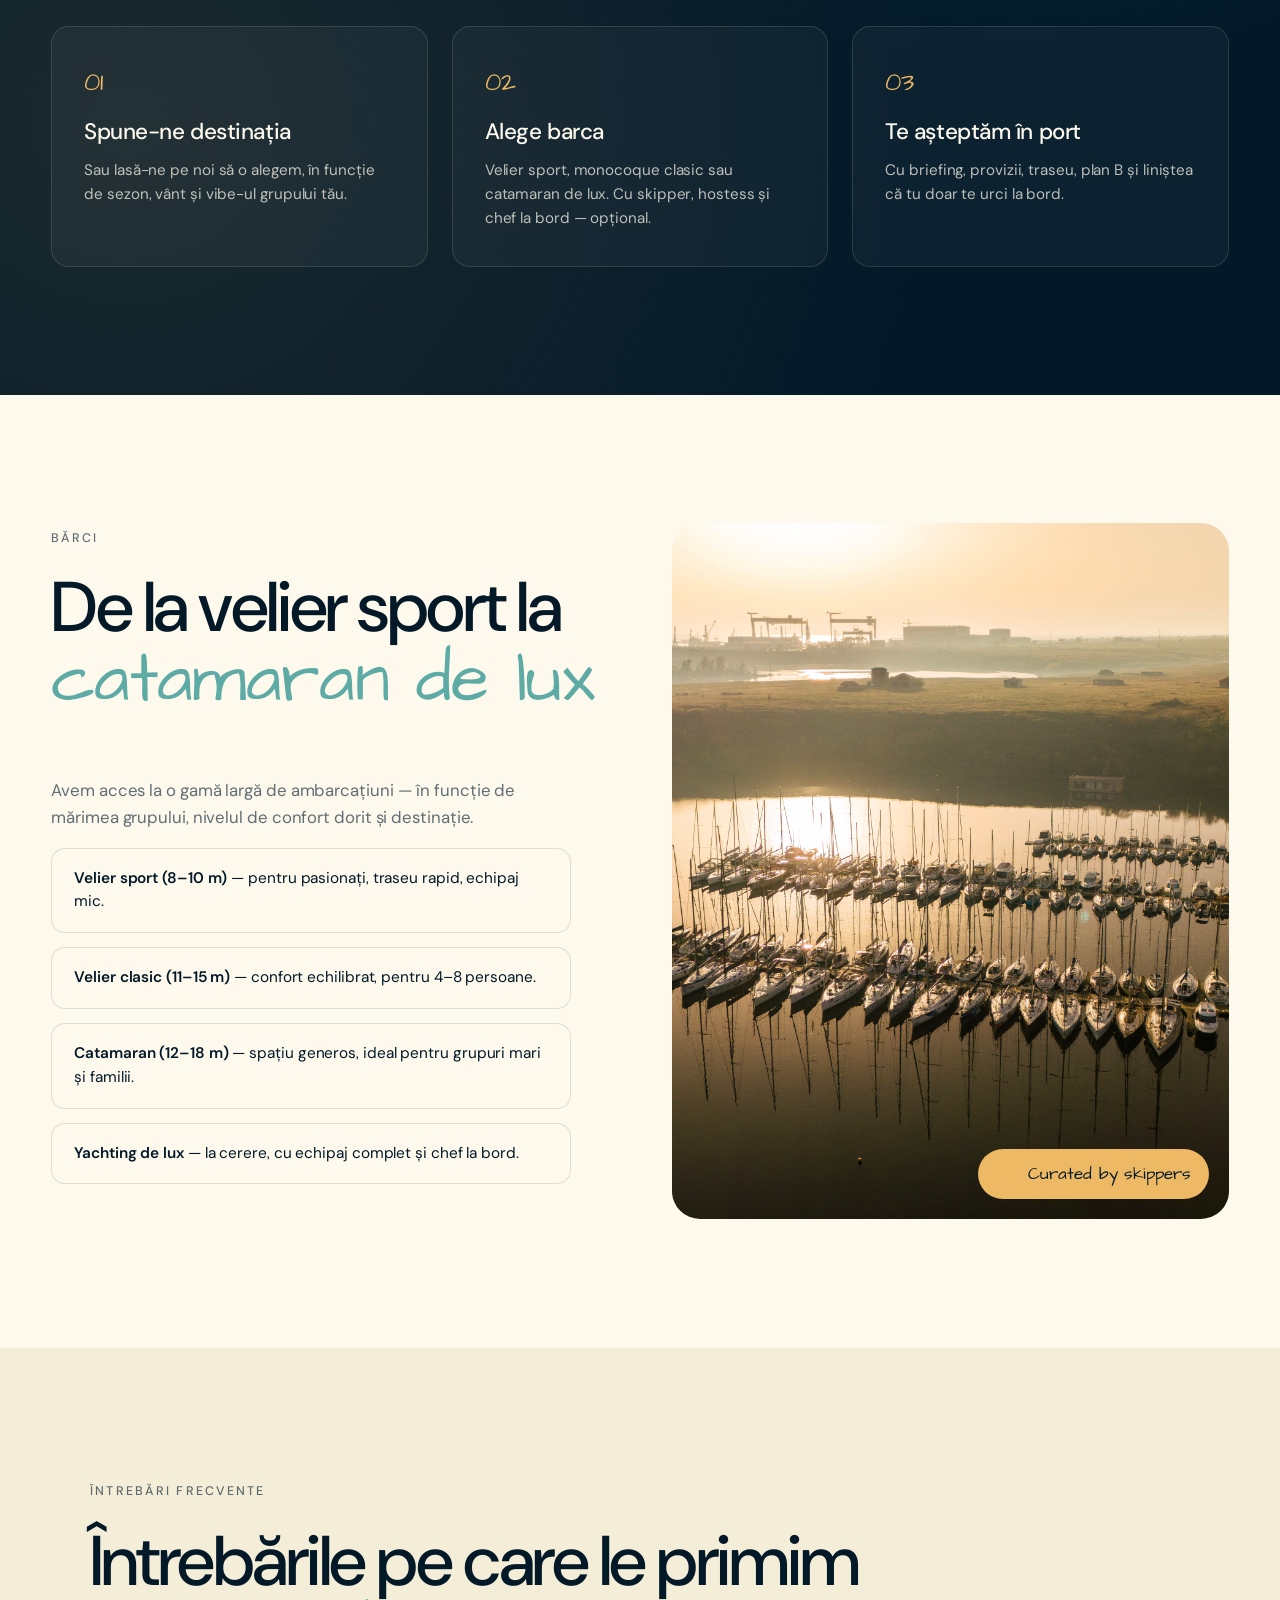
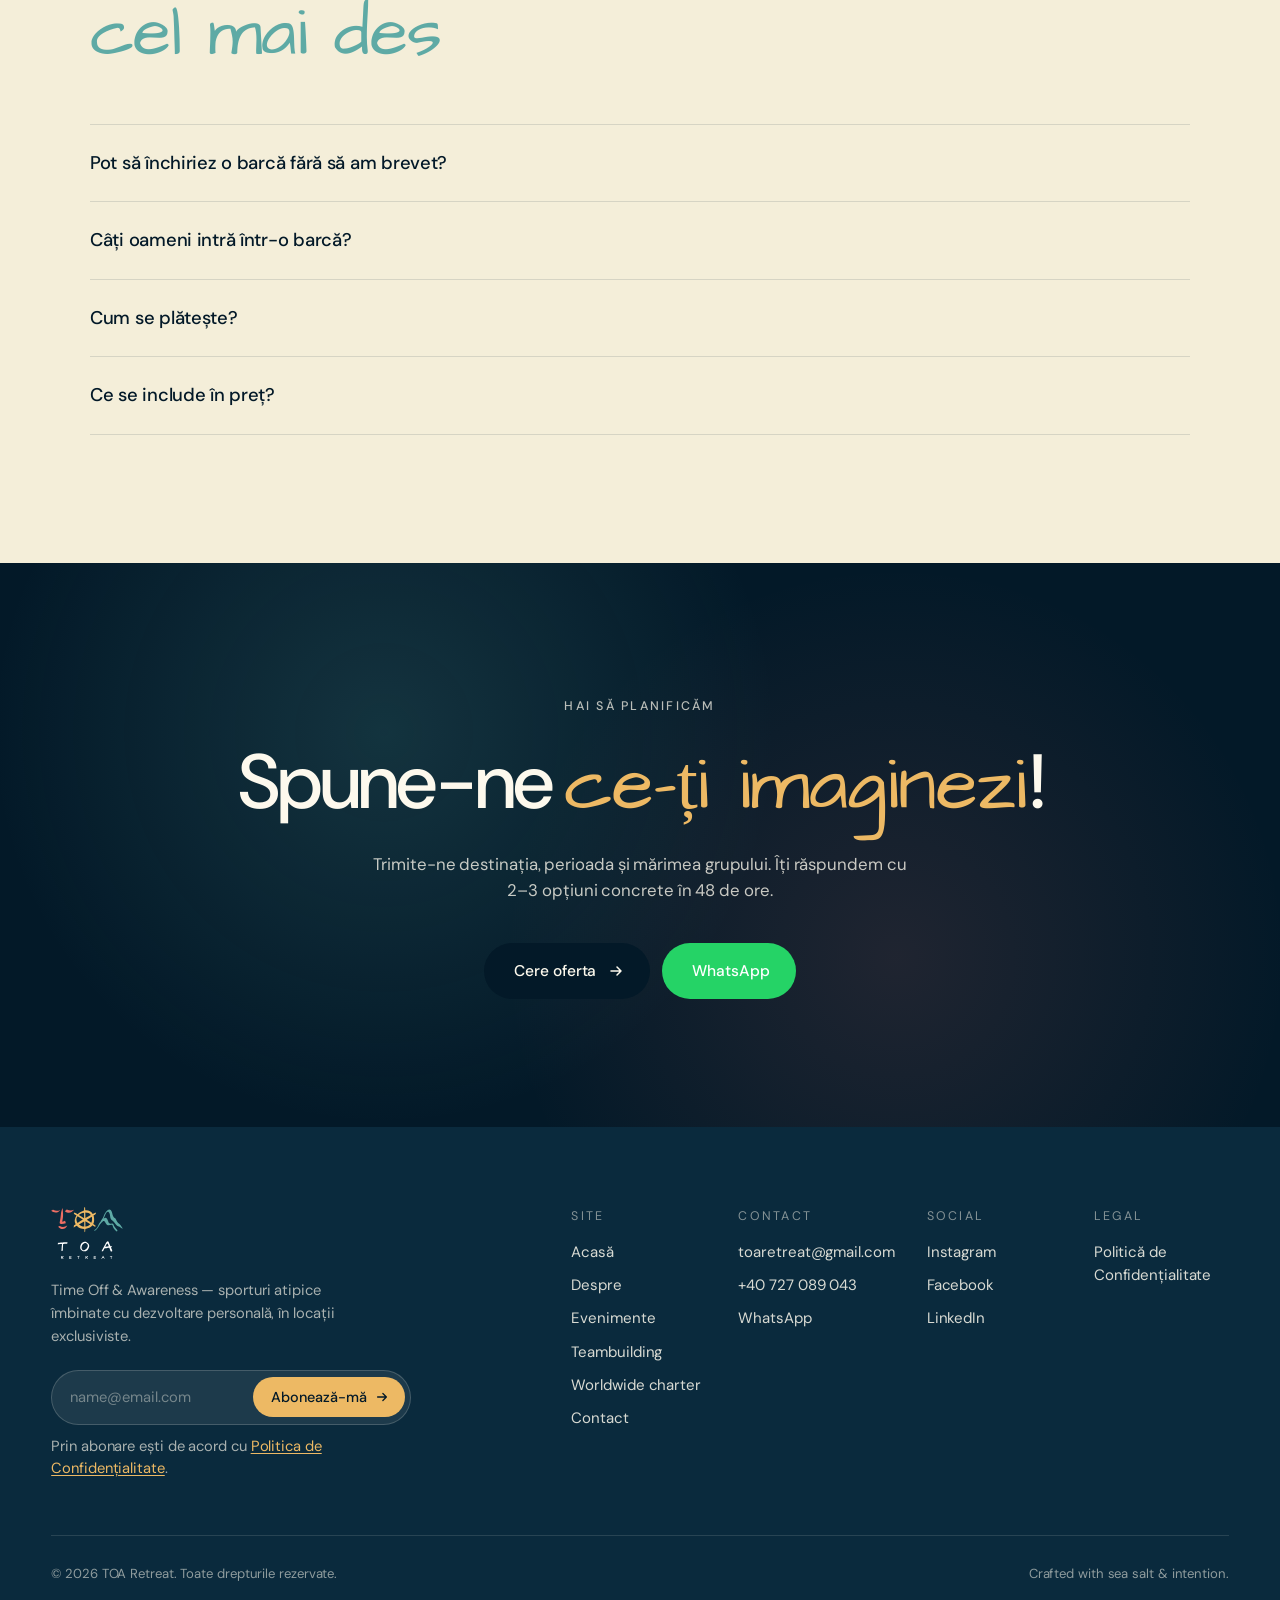
==== commit 26deda07: "cookies" ====
--- a/charter.html
+++ b/charter.html
@@ -169,6 +169,6 @@
 
   <div id="footer-mount"></div>
 
-  <script src="script.js?v=2026-05-25" defer></script>
+  <script src="script.js?v=2026-05-26" defer></script>
 </body>
 </html>
--- a/styles.css
+++ b/styles.css
@@ -12,6 +12,17 @@
   font-weight: 400;
   font-style: normal;
   font-display: swap;
+  /* acoperă tot alfabetul EXCEPT ț/Ț */
+  unicode-range: U+0000-0219, U+021C-10FFFF;
+}
+/* Fallback Caveat strict pentru ț (U+021A = Ț, U+021B = ț) */
+@font-face {
+  font-family: "Architects Daughter";
+  src: url("assets/fonts/Caveat-Regular.woff2") format("woff2");
+  font-weight: 400;
+  font-style: normal;
+  font-display: swap;
+  unicode-range: U+021A-021B;
 }
 
 /* ---------- Tokens ---------- */
@@ -934,6 +945,100 @@
 .event__cta .btn--primary { background: var(--galben); color: var(--ink); }
 .event__cta .btn--primary:hover { background: var(--bej); color: var(--ink); }
 
+/* ---------- Event pricing ---------- */
+.ev-price {
+  background: var(--bej-2);
+  padding: var(--pad-y) var(--pad);
+}
+.ev-price__inner {
+  max-width: 1100px;
+  margin: 0 auto;
+  display: grid;
+  grid-template-columns: 1fr auto;
+  grid-template-rows: 1fr auto;
+  gap: clamp(24px, 4vw, 56px) clamp(40px, 6vw, 96px);
+  align-items: start;
+}
+.ev-price__text  { grid-column: 1; grid-row: 1; }
+.ev-price__card  { grid-column: 2; grid-row: 1 / 3; align-self: center; }
+.ev-price__ctas  { grid-column: 1; grid-row: 2; }
+.ev-price__text .eyebrow { margin-bottom: 20px; display: inline-block; }
+.ev-price__text .display { margin-bottom: 20px; }
+.ev-price__text p {
+  color: var(--ink-soft);
+  font-size: 1.05rem;
+  line-height: 1.7;
+  max-width: 480px;
+  margin-bottom: 36px;
+}
+.ev-price__ctas {
+  display: flex;
+  flex-wrap: wrap;
+  gap: 12px;
+}
+.ev-price__card {
+  background: var(--bleumarin);
+  color: var(--bej);
+  border-radius: var(--radius-lg);
+  padding: 48px 52px;
+  display: flex;
+  flex-direction: column;
+  align-items: center;
+  text-align: center;
+  min-width: 260px;
+  box-shadow: var(--shadow-deep);
+}
+.ev-price__label {
+  font-size: 0.78rem;
+  font-weight: 500;
+  letter-spacing: 0.14em;
+  text-transform: uppercase;
+  color: rgba(253, 249, 237, 0.55);
+  margin-bottom: 16px;
+}
+.ev-price__amount {
+  display: flex;
+  align-items: baseline;
+  gap: 8px;
+  line-height: 1;
+  margin-bottom: 4px;
+}
+.ev-price__amount strong {
+  font-family: var(--display);
+  font-size: clamp(3.6rem, 7vw, 5.2rem);
+  font-weight: 400;
+  color: var(--galben);
+  letter-spacing: -0.02em;
+}
+.ev-price__amount span {
+  font-family: var(--display);
+  font-size: 1.6rem;
+  color: var(--galben);
+  font-weight: 400;
+}
+.ev-price__per {
+  font-size: 0.92rem;
+  color: rgba(253, 249, 237, 0.6);
+  margin-bottom: 24px;
+}
+.ev-price__note {
+  font-size: 0.78rem;
+  color: rgba(253, 249, 237, 0.4);
+  line-height: 1.5;
+  max-width: 200px;
+  border-top: 1px solid rgba(253, 249, 237, 0.1);
+  padding-top: 16px;
+}
+@media (max-width: 768px) {
+  .ev-price__inner {
+    grid-template-columns: 1fr;
+    grid-template-rows: auto;
+  }
+  .ev-price__text  { grid-column: unset; grid-row: unset; order: 1; }
+  .ev-price__card  { grid-column: unset; grid-row: unset; order: 2; width: 100%; padding: 36px 32px; }
+  .ev-price__ctas  { grid-column: unset; grid-row: unset; order: 3; }
+}
+
 /* ---------- What's included (event page) ---------- */
 .included { background: var(--bej); }
 
@@ -1825,6 +1930,16 @@
   gap: 24px;
   position: relative;
   z-index: 2;
+}
+/* 4-column variant — teambuilding Valoare section */
+.charter__grid--4 {
+  grid-template-columns: repeat(4, 1fr);
+}
+@media (max-width: 900px) {
+  .charter__grid--4 { grid-template-columns: repeat(2, 1fr); }
+}
+@media (max-width: 540px) {
+  .charter__grid--4 { grid-template-columns: 1fr; }
 }
 .charter__item {
   padding: 36px 32px;
@@ -2863,3 +2978,82 @@
   *, *::before, *::after { animation-duration: 0.01ms !important; animation-iteration-count: 1 !important; transition-duration: 0.01ms !important; }
   .hero__media video { transform: scale(1); }
 }
+
+/* ---------- Cookie consent banner ---------- */
+.cookie-banner {
+  position: fixed;
+  bottom: 0;
+  left: 0;
+  right: 0;
+  z-index: 9999;
+  background: var(--bleumarin);
+  border-top: 1px solid rgba(253, 249, 237, 0.12);
+  box-shadow: 0 -8px 40px rgba(3, 25, 40, 0.35);
+  padding: 20px var(--pad);
+  transform: translateY(100%);
+  transition: transform 0.4s cubic-bezier(0.22, 1, 0.36, 1);
+  will-change: transform;
+}
+.cookie-banner.is-visible {
+  transform: translateY(0);
+}
+.cookie-banner__inner {
+  max-width: 1100px;
+  margin: 0 auto;
+  display: flex;
+  align-items: center;
+  gap: 32px;
+  flex-wrap: wrap;
+}
+.cookie-banner__text {
+  flex: 1;
+  min-width: 260px;
+}
+.cookie-banner__text strong {
+  display: block;
+  font-family: var(--body);
+  font-size: 0.95rem;
+  font-weight: 600;
+  color: var(--bej);
+  margin-bottom: 6px;
+}
+.cookie-banner__text p {
+  font-size: 0.85rem;
+  color: rgba(253, 249, 237, 0.65);
+  line-height: 1.6;
+  margin: 0;
+}
+.cookie-banner__text a {
+  color: var(--turcoaz);
+  text-decoration: underline;
+  text-underline-offset: 2px;
+}
+.cookie-banner__actions {
+  display: flex;
+  gap: 12px;
+  flex-wrap: wrap;
+  flex-shrink: 0;
+}
+.cookie-banner__actions .btn {
+  font-size: 0.88rem;
+  padding: 10px 22px;
+}
+/* Settings link shown in footer after consent */
+.cookie-settings-link {
+  font-size: 0.8rem;
+  color: rgba(253, 249, 237, 0.45);
+  text-decoration: underline;
+  text-underline-offset: 2px;
+  cursor: pointer;
+  background: none;
+  border: none;
+  padding: 0;
+  font-family: inherit;
+}
+.cookie-settings-link:hover { color: var(--bej); }
+
+@media (max-width: 600px) {
+  .cookie-banner__inner { gap: 20px; }
+  .cookie-banner__actions { width: 100%; }
+  .cookie-banner__actions .btn { flex: 1; justify-content: center; }
+}
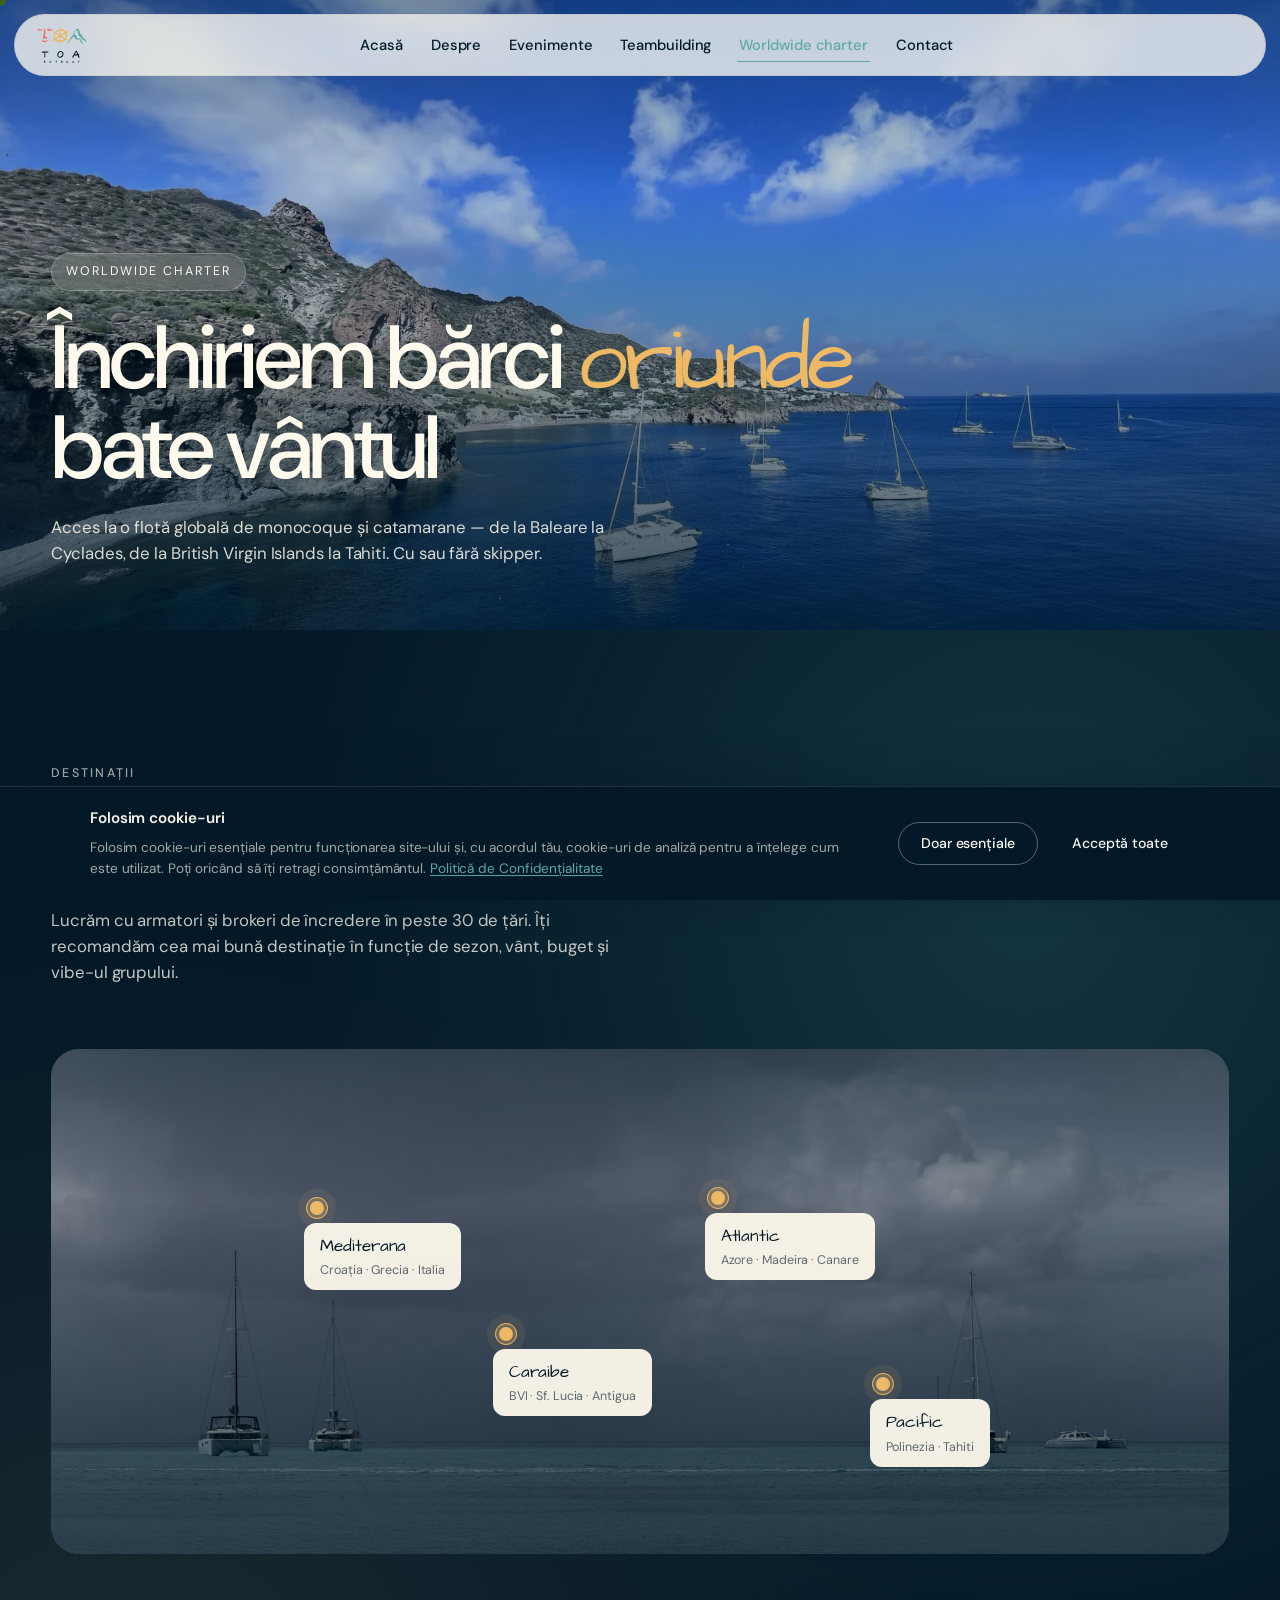
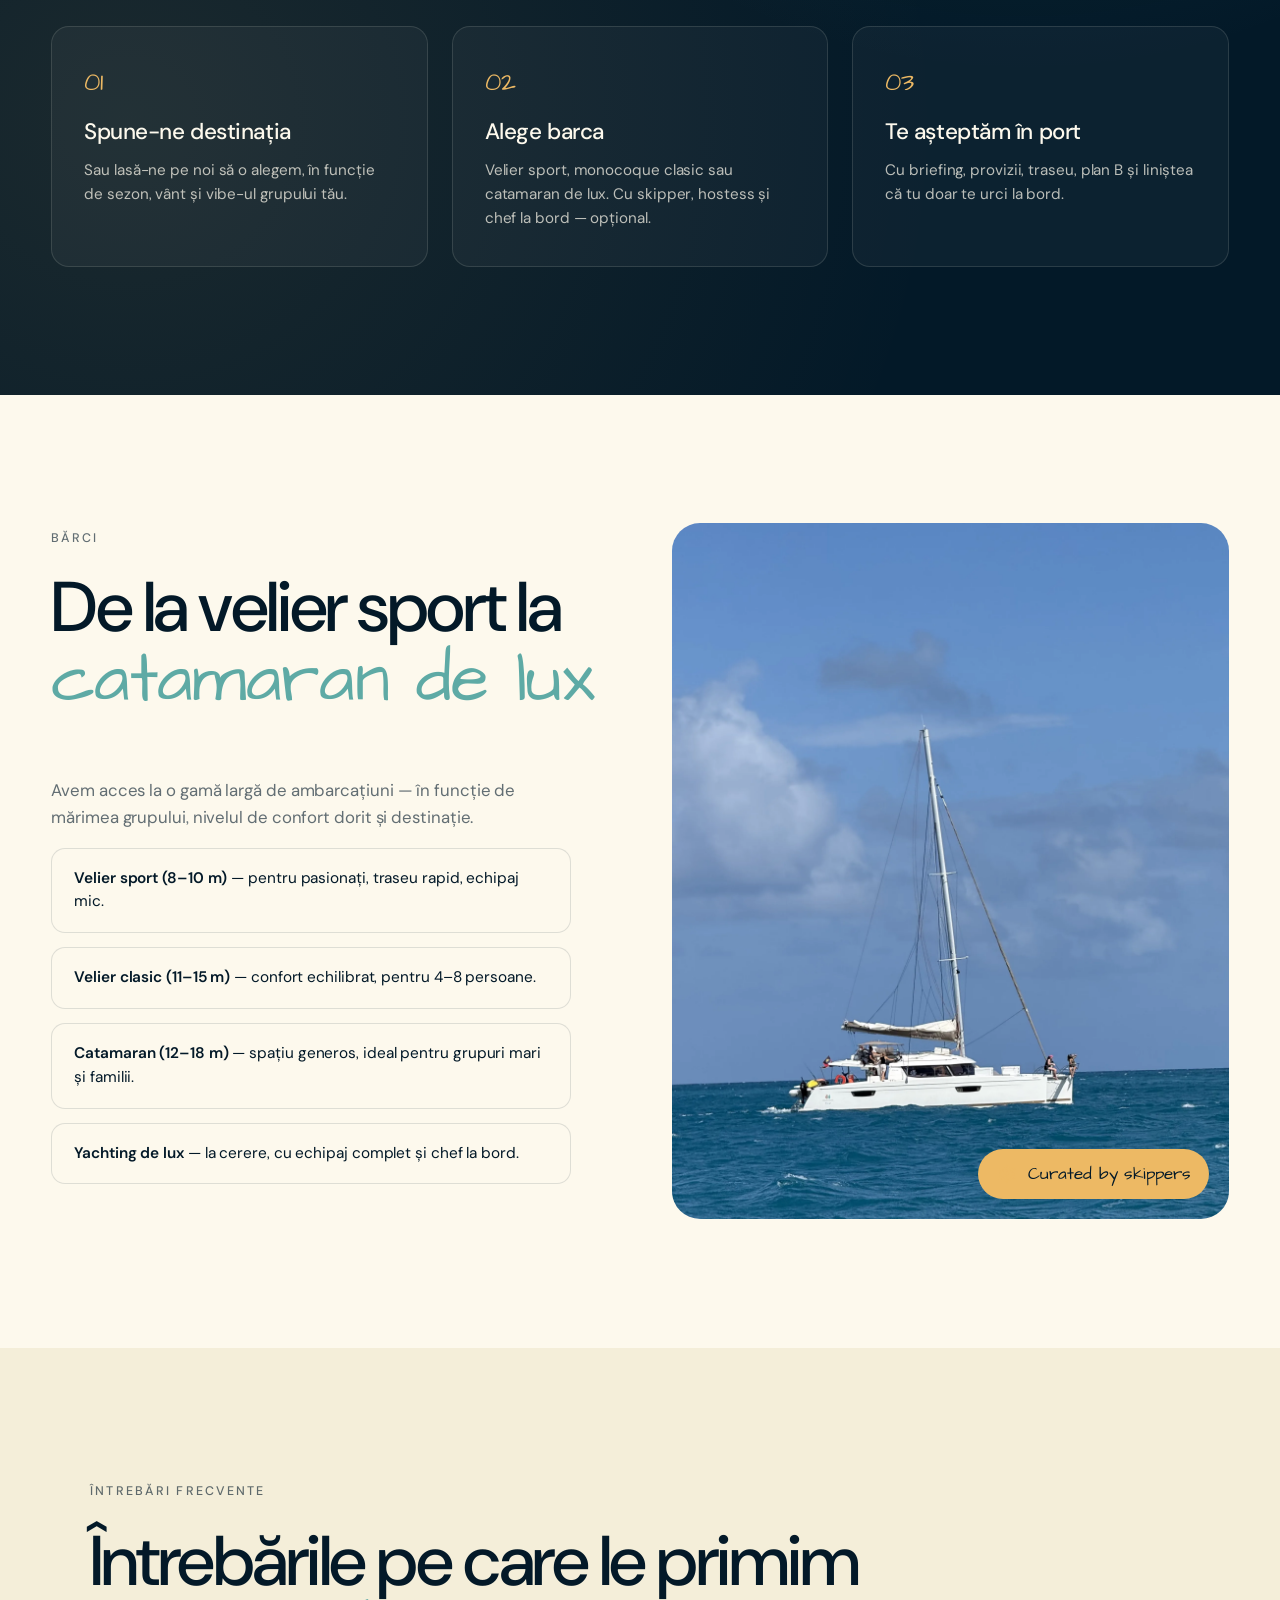
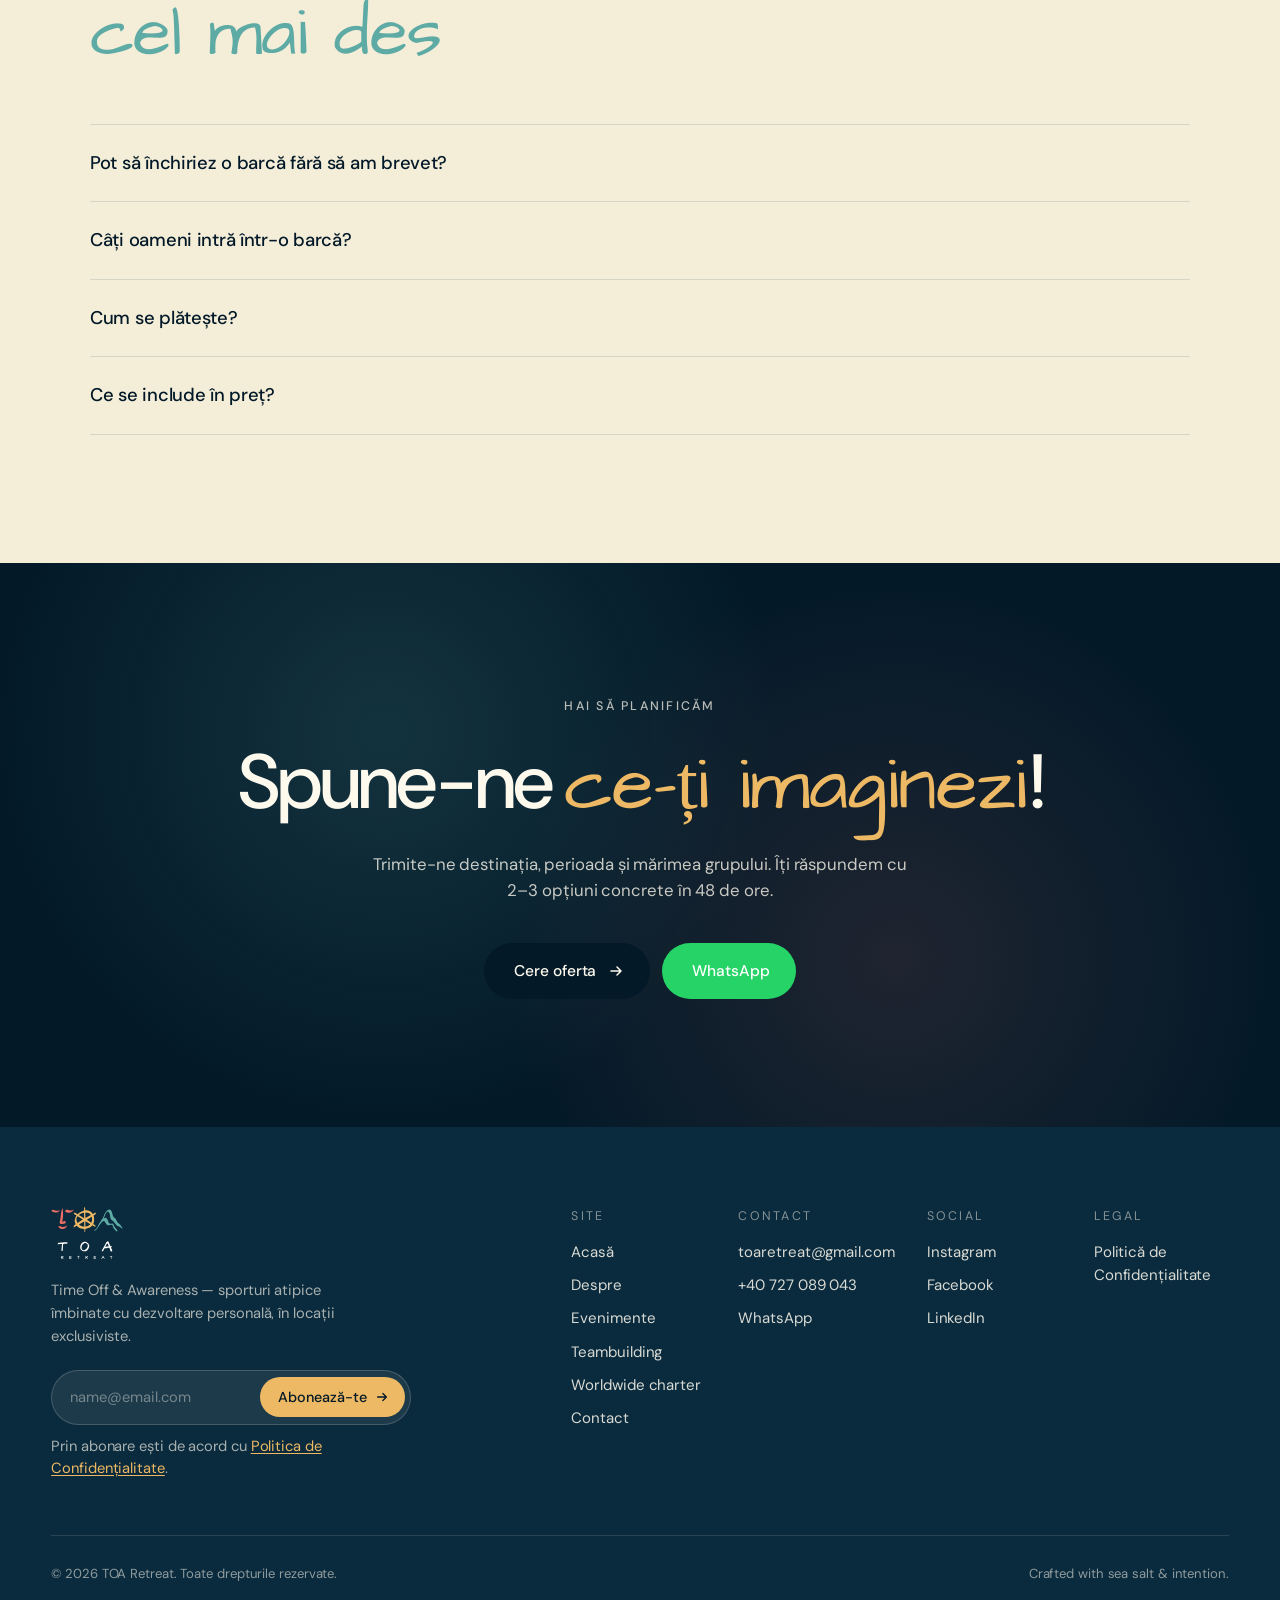
==== commit b71723c1: "SEO + photos" ====
--- a/charter.html
+++ b/charter.html
@@ -4,10 +4,72 @@
   <meta charset="utf-8" />
   <meta name="viewport" content="width=device-width, initial-scale=1, viewport-fit=cover" />
   <meta name="theme-color" content="#031928" />
-  <title>Worldwide charter — TOA Retreat</title>
-  <meta name="description" content="Închiriem velieri și catamarane oriunde bate vântul: Mediterana, Caraibe, Pacific, Atlantic. Cu sau fără skipper, pentru grupuri private." />
+  <title>Charter Veliere &amp; Catamarane Oriunde în Lume | TOA Retreat</title>
+  <meta name="description" content="Închirieri veliere și catamarane în Mediterana, Caraibe, Pacific și Atlantic. Cu sau fără skipper. Croația, Grecia, BVI, Tahiti — ofertă personalizată în 48h." />
+  <link rel="canonical" href="https://www.toaretreat.ro/charter.html" />
+  <meta property="og:type" content="website" />
+  <meta property="og:locale" content="ro_RO" />
+  <meta property="og:site_name" content="TOA Retreat" />
+  <meta property="og:title" content="Charter Veliere &amp; Catamarane Oriunde în Lume | TOA Retreat" />
+  <meta property="og:description" content="Închirieri veliere și catamarane în Mediterana, Caraibe, Pacific și Atlantic. Cu sau fără skipper. Croația, Grecia, BVI, Tahiti — ofertă personalizată în 48h." />
+  <meta property="og:url" content="https://www.toaretreat.ro/charter.html" />
+  <meta property="og:image" content="https://www.toaretreat.ro/images/deck.jpg" />
+  <meta property="og:image:width" content="1200" />
+  <meta property="og:image:height" content="630" />
+  <meta name="twitter:card" content="summary_large_image" />
+  <meta name="twitter:title" content="Charter Veliere &amp; Catamarane Oriunde în Lume | TOA Retreat" />
+  <meta name="twitter:description" content="Închirieri veliere și catamarane în Mediterana, Caraibe, Pacific și Atlantic. Cu sau fără skipper. Croația, Grecia, BVI, Tahiti — ofertă personalizată în 48h." />
+  <meta name="twitter:image" content="https://www.toaretreat.ro/images/deck.jpg" />
   <link rel="icon" href="assets/logo/TOA_Logomark_Color_Pozitiv.svg" type="image/svg+xml" />
   <link rel="stylesheet" href="styles.css" />
+  <script type="application/ld+json">
+  {
+    "@context": "https://schema.org",
+    "@type": "FAQPage",
+    "mainEntity": [
+      {
+        "@type": "Question",
+        "name": "Pot închiria un velier sau catamaran fără brevet de navigație?",
+        "acceptedAnswer": {
+          "@type": "Answer",
+          "text": "Da. Adăugăm un skipper profesionist certificat la bord, astfel că nu ai nevoie de nicio experiență anterioară în navigație. Tu te bucuri de călătorie, skipperul se ocupă de barcă."
+        }
+      },
+      {
+        "@type": "Question",
+        "name": "Câte persoane pot urca pe o barcă?",
+        "acceptedAnswer": {
+          "@type": "Answer",
+          "text": "În medie 4–10 persoane, în funcție de mărimea ambarcațiunii. Pentru grupuri mai mari organizăm flotile cu mai multe bărci."
+        }
+      },
+      {
+        "@type": "Question",
+        "name": "În ce destinații oferă TOA Retreat charter de veliere?",
+        "acceptedAnswer": {
+          "@type": "Answer",
+          "text": "Oferim charter în Mediterana (Croația, Grecia, Italia, Turcia), Caraibe (BVI, Sf. Lucia, Antigua), Pacific (Polinezia Franceză, Tahiti) și Atlantic. Contactați-ne pentru o ofertă personalizată în 48 de ore."
+        }
+      },
+      {
+        "@type": "Question",
+        "name": "Ce include prețul charterului?",
+        "acceptedAnswer": {
+          "@type": "Answer",
+          "text": "Prețul include închirierea ambarcațiunii și, la cerere, skipperul profesionist. Combustibilul, taxele de port, mâncarea și băuturile sunt de regulă separate și se stabilesc în funcție de itinerar."
+        }
+      },
+      {
+        "@type": "Question",
+        "name": "Cât durează în medie un charter cu TOA Retreat?",
+        "acceptedAnswer": {
+          "@type": "Answer",
+          "text": "Charterele standard sunt de 7 zile (săptămână nautică), dar oferim și variante de weekend sau itinerare personalizate de 3–14 zile."
+        }
+      }
+    ]
+  }
+  </script>
 </head>
 <body data-page="charter">
 
@@ -18,7 +80,7 @@
   <!-- Page hero -->
   <section class="page-hero">
     <div class="page-hero__media">
-      <img src="images/aerial.jpg" alt="Vedere aeriană cu velieri" style="object-position: center 50%;" />
+      <img src="images/webp/worldwide1.webp" alt="Flotilă de veliere și catamarane ancorate în golf — worldwide charter TOA Retreat" style="object-position: center 50%;" />
       <div class="page-hero__overlay"></div>
     </div>
     <div class="page-hero__inner">
@@ -69,7 +131,7 @@
           <span>Azore · Madeira · Canare</span>
         </div>
       </div>
-      <img src="images/aerial.jpg" alt="Vedere aeriană cu bărci pe mare" />
+      <img src="images/webp/worldwide2.webp" alt="Veliere ancorate în golf — charter internațional TOA Retreat" style="object-position: center 40%;"  loading="lazy"/>
     </div>
 
     <div class="charter__grid">
@@ -110,9 +172,9 @@
         </ul>
       </div>
       <div class="about__visual">
-        <img src="images/aerial.jpg" alt="Vedere aeriană cu velieri în port" />
+        <img src="images/webp/catamaran.webp" alt="Catamaran pe mare — charter internațional TOA Retreat"  loading="lazy"/>
         <div class="about__sticker">
-          <img src="assets/icons/TOA_IconTimona_Galben.svg" alt="" />
+          <img src="assets/icons/TOA_IconTimona_Galben.svg" alt=""  loading="lazy"/>
           <span>Curated by skippers</span>
         </div>
       </div>
@@ -167,6 +229,20 @@
     </div>
   </section>
 
+  <section id="charter-factual" aria-label="Detalii charter veliere și catamarane" style="position:absolute;width:1px;height:1px;overflow:hidden;clip:rect(0,0,0,0);white-space:nowrap;">
+    <p>
+      TOA Retreat oferă servicii de charter internațional de veliere și catamarane în destinații din întreaga lume.
+      Destinațiile disponibile includ Mediterana (Croația, Grecia, Italia, Turcia, Muntenegru), Caraibe (Insulele
+      Virgine Britanice, Sf. Lucia, Antigua, Martinica), Pacific (Polinezia Franceză, Tahiti, Insulele Cook) și
+      Atlantic. Charterele sunt disponibile cu sau fără skipper profesionist certificat. Pentru clienții fără brevet
+      de navigație se asigură skipper la bord. Ambarcațiunile disponibile includ veliere monocarenă de 10–18 metri
+      și catamarane de 12–20 metri, pentru grupuri de 2–12 persoane. Durata standard a unui charter este de 7 zile
+      (săptămână nautică), cu opțiuni de weekend sau itinerare personalizate de 3–14 zile. Ofertele personalizate
+      sunt furnizate în maximum 48 de ore de la solicitare. Contactul se face prin email la toaretreat@gmail.com
+      sau telefon/WhatsApp la +40 727 089 043.
+    </p>
+  </section>
+
   <div id="footer-mount"></div>
 
   <script src="script.js?v=2026-05-26" defer></script>
--- a/styles.css
+++ b/styles.css
@@ -1862,6 +1862,7 @@
 .charter__map img {
   width: 100%; height: 100%;
   object-fit: cover;
+  object-position: center 40%;
   filter: brightness(0.65) saturate(0.9);
 }
 .charter__map::after {
@@ -2873,7 +2874,7 @@
 }
 @media (max-width: 600px) {
   .event-hero__panel { padding: 48px 22px; }
-  .event-hero__cover { aspect-ratio: 3/2; }
+  .event-hero__cover { aspect-ratio: unset; min-height: 380px; }
 }
 
 /* Founders section */
